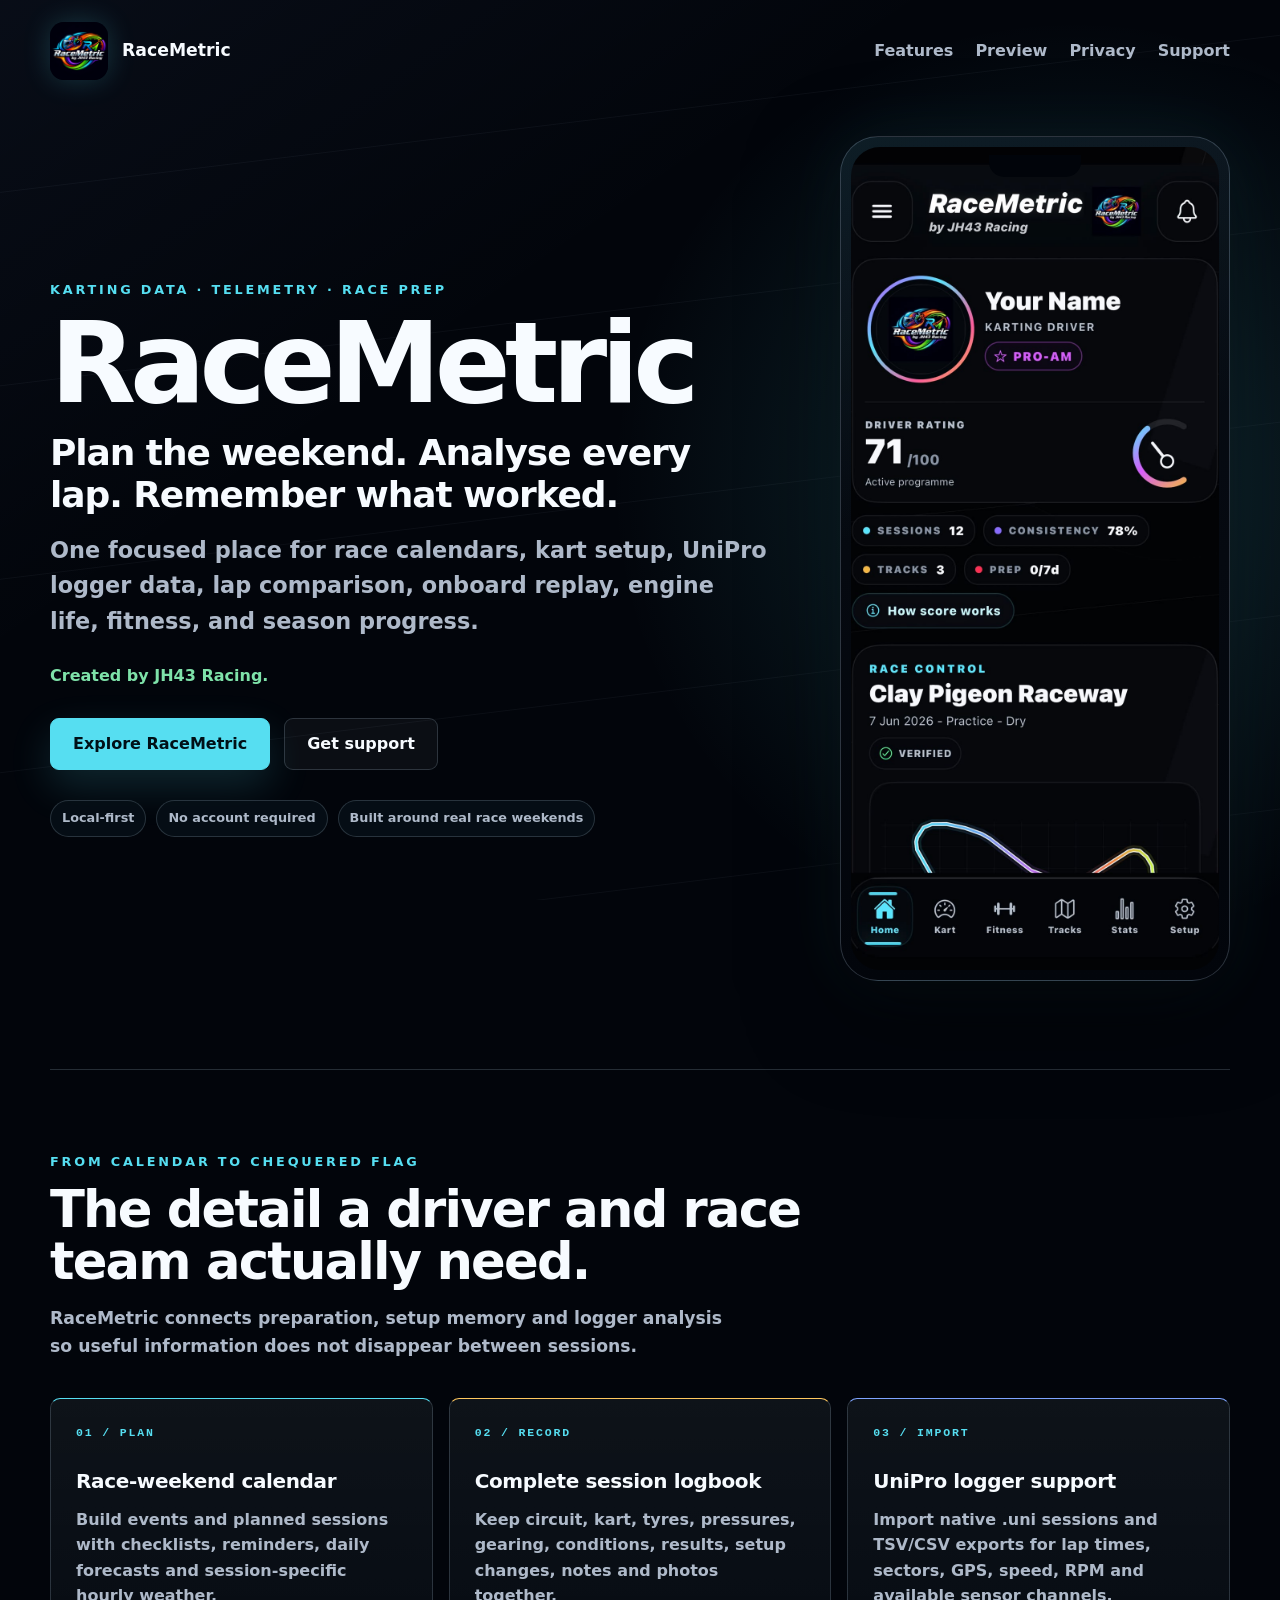
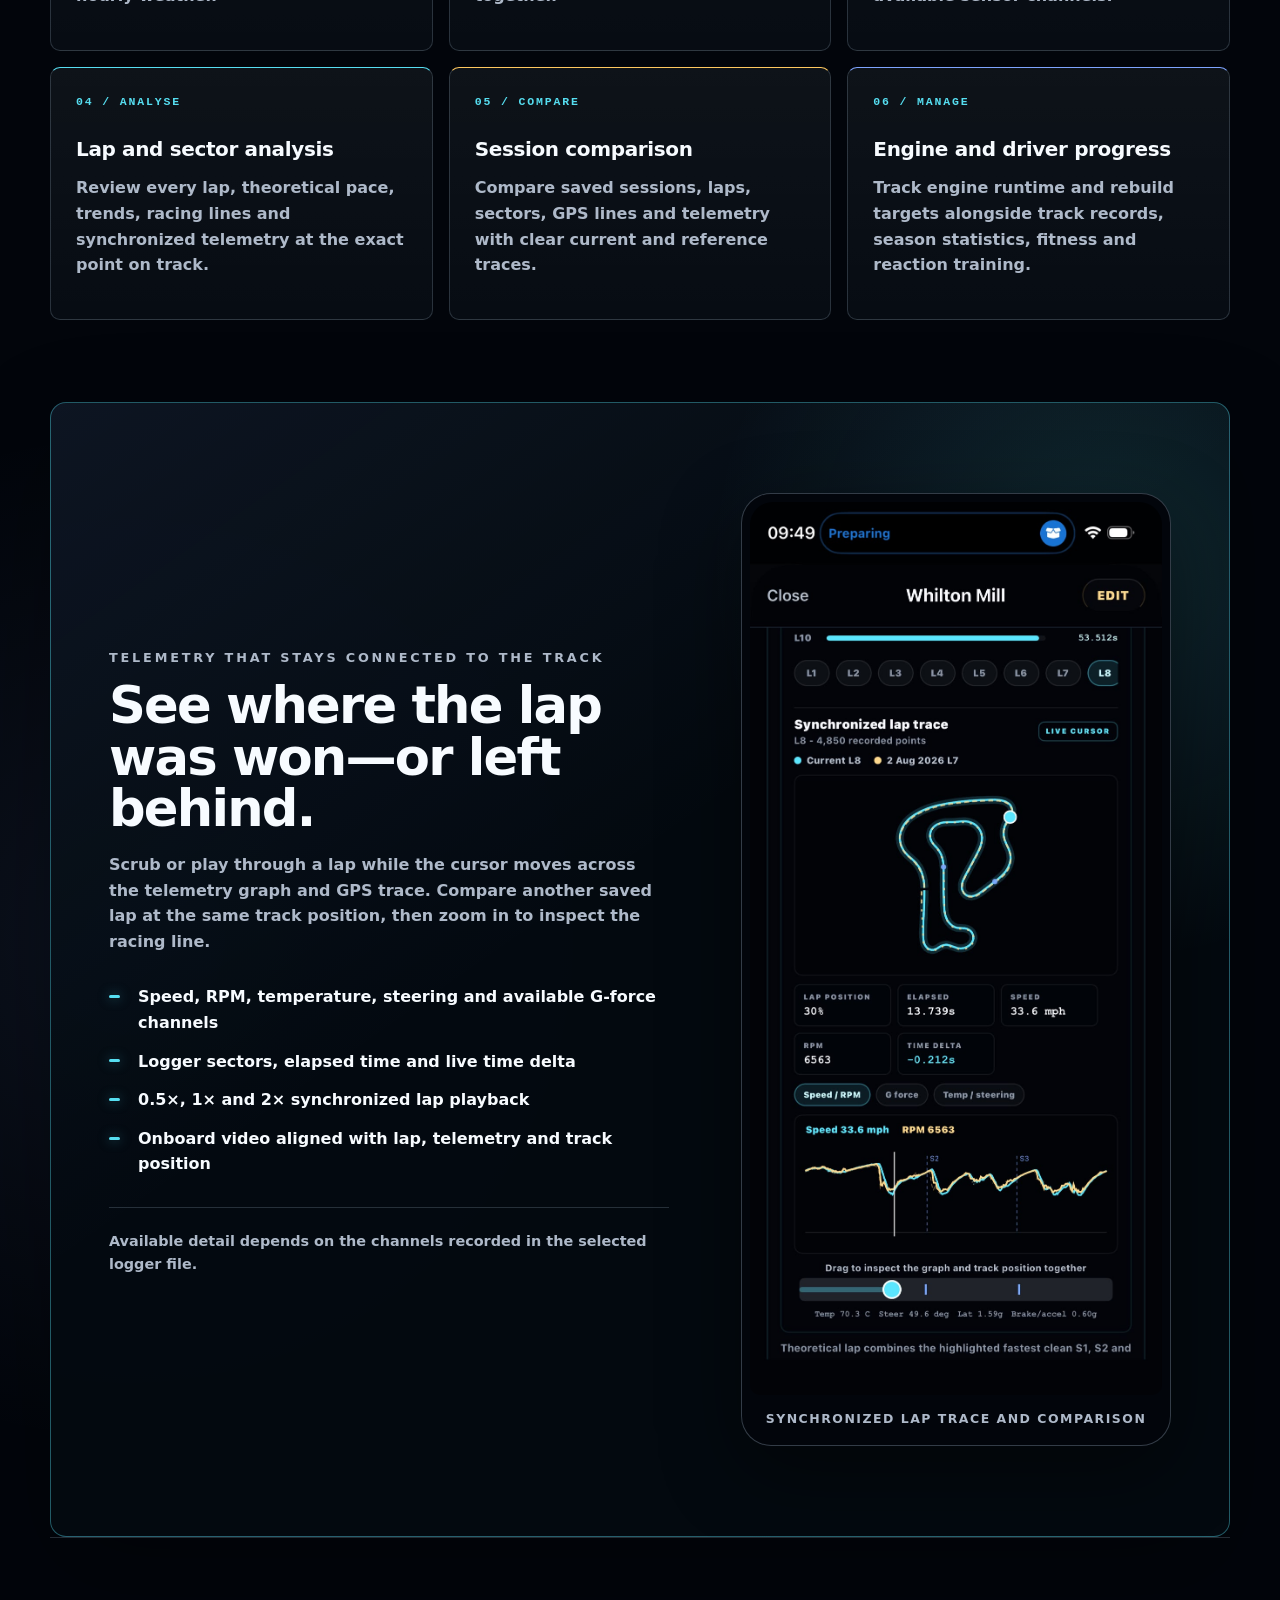
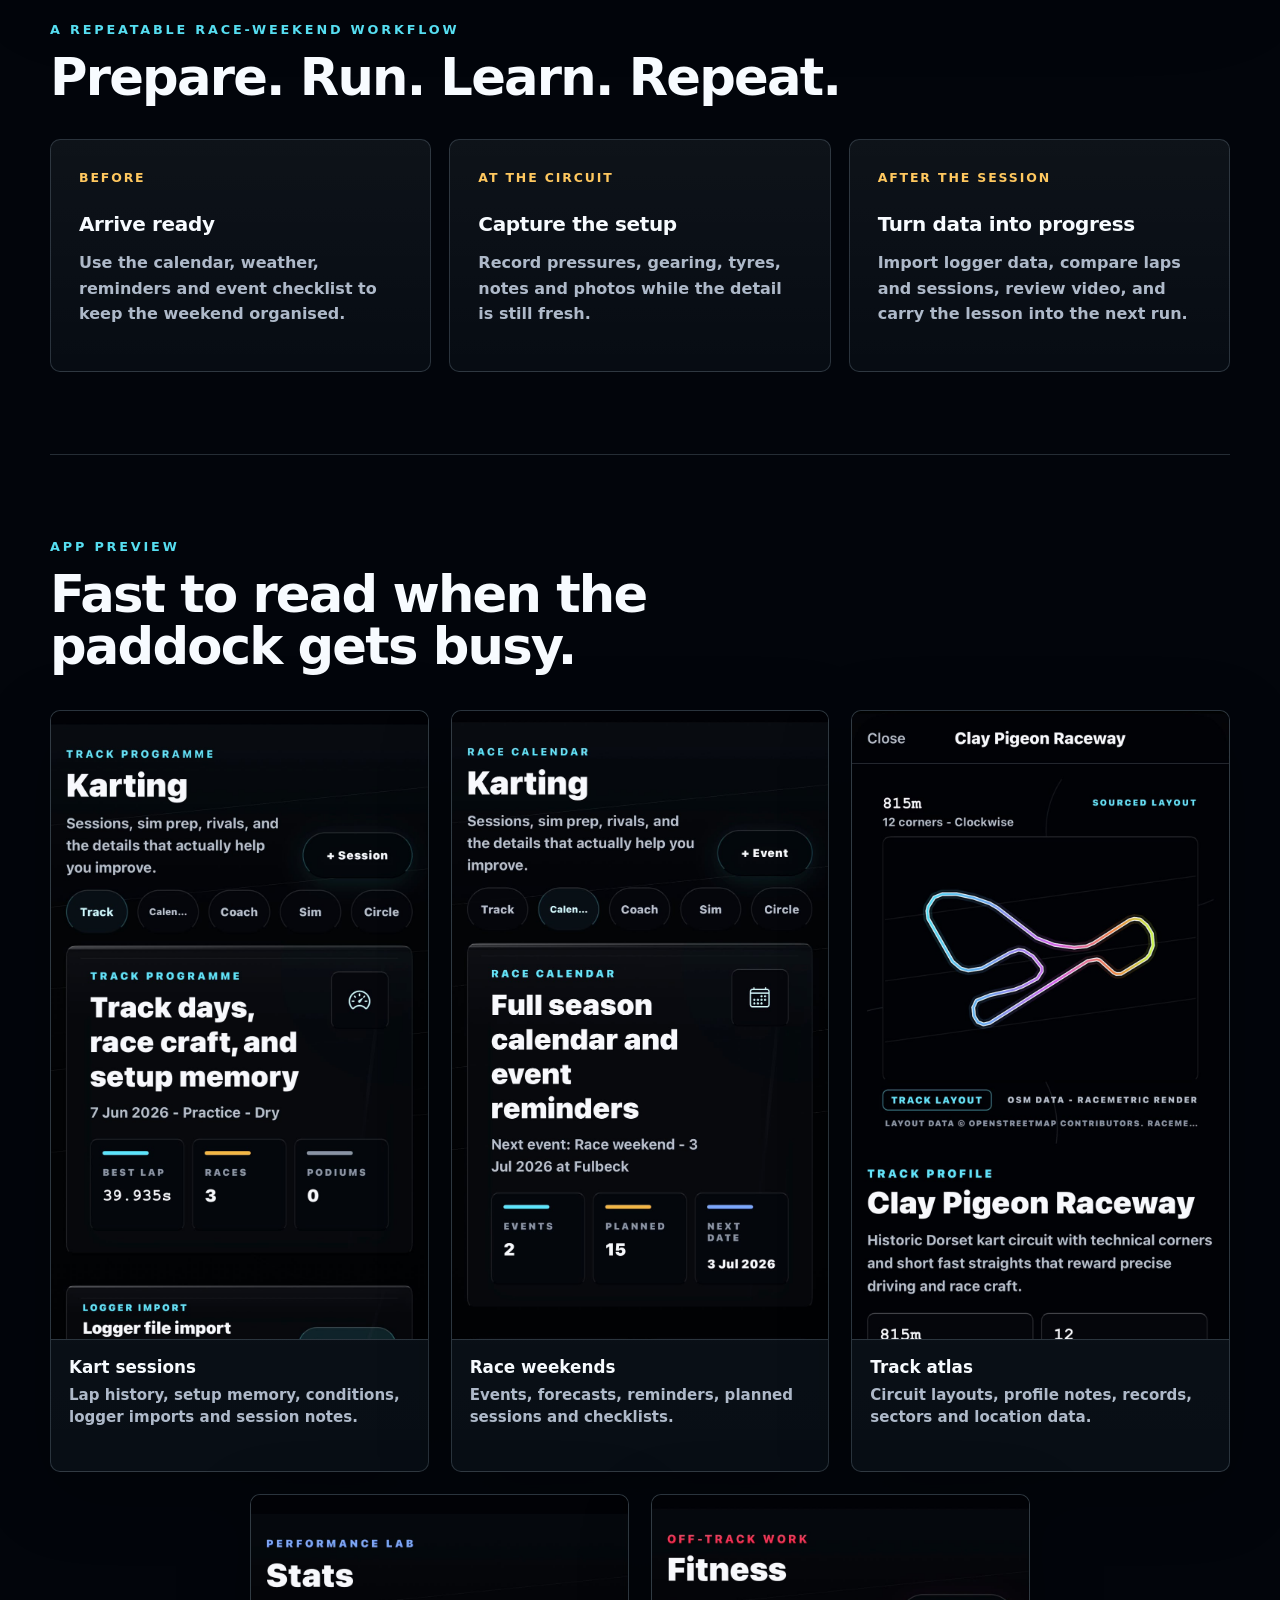
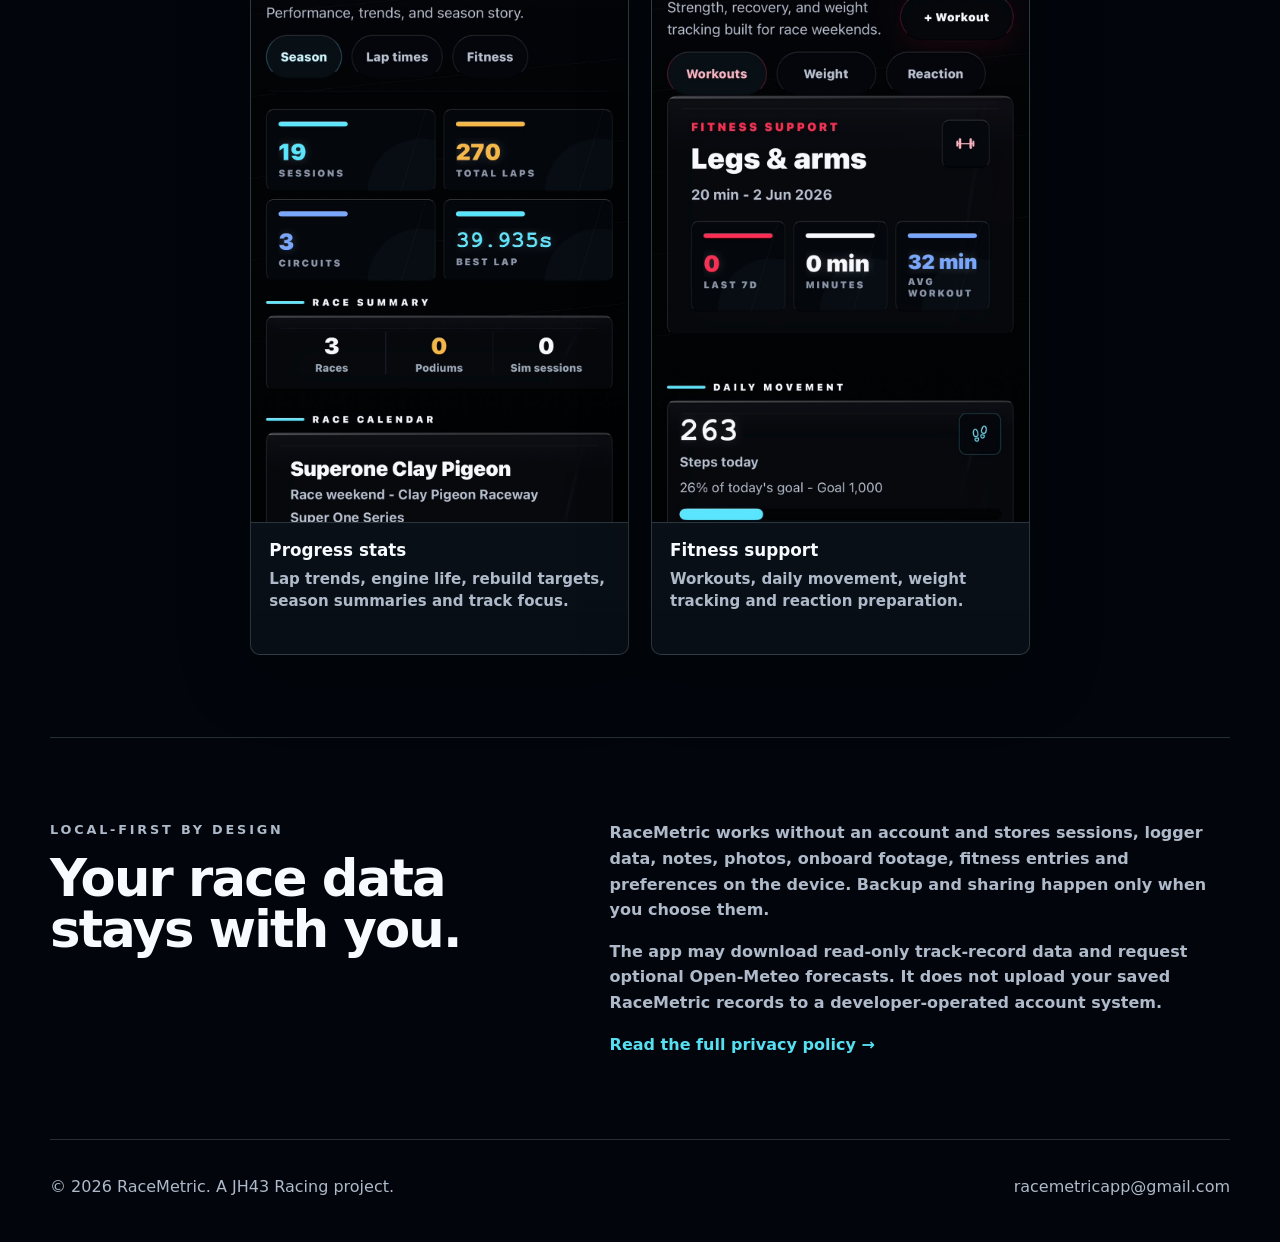
==== index.html @ 8fb219c3 "Refresh site for telemetry and race-weekend features" ====
<!doctype html>
<html lang="en">
  <head>
    <meta charset="utf-8" />
    <meta name="viewport" content="width=device-width, initial-scale=1" />
    <meta name="theme-color" content="#02050b" />
    <meta
      name="description"
      content="RaceMetric is a local-first karting app for race-weekend planning, UniPro logger imports, lap and sector analysis, telemetry comparison, onboard video, setup notes, engine life, fitness, and driver progress."
    />
    <link rel="canonical" href="https://racemetric.co.uk/" />
    <meta property="og:type" content="website" />
    <meta property="og:site_name" content="RaceMetric" />
    <meta property="og:title" content="RaceMetric | Karting data, telemetry and race prep" />
    <meta
      property="og:description"
      content="Plan the weekend, analyse every lap, and remember the setup that worked."
    />
    <meta property="og:url" content="https://racemetric.co.uk/" />
    <meta property="og:image" content="https://racemetric.co.uk/assets/racemetric-icon.png" />
    <title>RaceMetric | Karting data, telemetry and race prep</title>
    <link rel="stylesheet" href="styles.css" />
    <link rel="icon" href="assets/racemetric-icon.png" />
  </head>
  <body>
    <a class="skip-link" href="#main-content">Skip to content</a>

    <header class="site-header">
      <a class="brand" href="index.html" aria-label="RaceMetric home">
        <img src="assets/racemetric-icon.png" alt="" />
        <span>RaceMetric</span>
      </a>
      <nav aria-label="Main navigation">
        <a href="#features">Features</a>
        <a href="#app-preview">Preview</a>
        <a href="privacy.html">Privacy</a>
        <a href="support.html">Support</a>
      </nav>
    </header>

    <main id="main-content">
      <section class="hero">
        <div class="hero-copy">
          <p class="eyebrow">Karting data · telemetry · race prep</p>
          <h1>RaceMetric</h1>
          <p class="hero-statement">Plan the weekend. Analyse every lap. Remember what worked.</p>
          <p class="lead">
            One focused place for race calendars, kart setup, UniPro logger data,
            lap comparison, onboard replay, engine life, fitness, and season progress.
          </p>
          <p class="maker">Created by JH43 Racing.</p>
          <div class="actions">
            <a class="button primary" href="#features">Explore RaceMetric</a>
            <a class="button secondary" href="support.html">Get support</a>
          </div>
          <div class="hero-proof" aria-label="RaceMetric highlights">
            <span>Local-first</span>
            <span>No account required</span>
            <span>Built around real race weekends</span>
          </div>
        </div>
        <figure class="hero-phone" aria-label="RaceMetric app preview">
          <img
            src="assets/screenshots/home-dashboard.png"
            alt="RaceMetric home dashboard showing driver rating, preparation status, and latest session"
          />
        </figure>
      </section>

      <section class="content-band" id="features">
        <div class="section-heading">
          <p class="eyebrow">From calendar to chequered flag</p>
          <h2>The detail a driver and race team actually need.</h2>
          <p class="section-intro">
            RaceMetric connects preparation, setup memory and logger analysis so useful information
            does not disappear between sessions.
          </p>
        </div>
        <div class="feature-grid">
          <article>
            <p class="feature-number">01 / PLAN</p>
            <h3>Race-weekend calendar</h3>
            <p>Build events and planned sessions with checklists, reminders, daily forecasts and session-specific hourly weather.</p>
          </article>
          <article>
            <p class="feature-number">02 / RECORD</p>
            <h3>Complete session logbook</h3>
            <p>Keep circuit, kart, tyres, pressures, gearing, conditions, results, setup changes, notes and photos together.</p>
          </article>
          <article>
            <p class="feature-number">03 / IMPORT</p>
            <h3>UniPro logger support</h3>
            <p>Import native .uni sessions and TSV/CSV exports for lap times, sectors, GPS, speed, RPM and available sensor channels.</p>
          </article>
          <article>
            <p class="feature-number">04 / ANALYSE</p>
            <h3>Lap and sector analysis</h3>
            <p>Review every lap, theoretical pace, trends, racing lines and synchronized telemetry at the exact point on track.</p>
          </article>
          <article>
            <p class="feature-number">05 / COMPARE</p>
            <h3>Session comparison</h3>
            <p>Compare saved sessions, laps, sectors, GPS lines and telemetry with clear current and reference traces.</p>
          </article>
          <article>
            <p class="feature-number">06 / MANAGE</p>
            <h3>Engine and driver progress</h3>
            <p>Track engine runtime and rebuild targets alongside track records, season statistics, fitness and reaction training.</p>
          </article>
        </div>
      </section>

      <section class="analysis-band" aria-labelledby="analysis-title">
        <div class="analysis-copy">
          <p class="eyebrow">Telemetry that stays connected to the track</p>
          <h2 id="analysis-title">See where the lap was won—or left behind.</h2>
          <p>
            Scrub or play through a lap while the cursor moves across the telemetry graph and GPS trace.
            Compare another saved lap at the same track position, then zoom in to inspect the racing line.
          </p>
          <ul class="check-list">
            <li>Speed, RPM, temperature, steering and available G-force channels</li>
            <li>Logger sectors, elapsed time and live time delta</li>
            <li>0.5×, 1× and 2× synchronized lap playback</li>
            <li>Onboard video aligned with lap, telemetry and track position</li>
          </ul>
          <p class="availability-note">Available detail depends on the channels recorded in the selected logger file.</p>
        </div>
        <figure class="analysis-screen">
          <img
            src="assets/screenshots/session-telemetry.png"
            alt="RaceMetric synchronized lap comparison showing GPS racing lines, live track cursors, speed, RPM and time delta"
            loading="lazy"
          />
          <figcaption>Synchronized lap trace and comparison</figcaption>
        </figure>
      </section>

      <section class="workflow-band" aria-labelledby="workflow-title">
        <div class="section-heading">
          <p class="eyebrow">A repeatable race-weekend workflow</p>
          <h2 id="workflow-title">Prepare. Run. Learn. Repeat.</h2>
        </div>
        <div class="workflow-grid">
          <article>
            <span>Before</span>
            <h3>Arrive ready</h3>
            <p>Use the calendar, weather, reminders and event checklist to keep the weekend organised.</p>
          </article>
          <article>
            <span>At the circuit</span>
            <h3>Capture the setup</h3>
            <p>Record pressures, gearing, tyres, notes and photos while the detail is still fresh.</p>
          </article>
          <article>
            <span>After the session</span>
            <h3>Turn data into progress</h3>
            <p>Import logger data, compare laps and sessions, review video, and carry the lesson into the next run.</p>
          </article>
        </div>
      </section>

      <section class="screens-band" id="app-preview" aria-labelledby="screens-title">
        <div class="section-heading">
          <p class="eyebrow">App preview</p>
          <h2 id="screens-title">Fast to read when the paddock gets busy.</h2>
        </div>
        <div class="screen-gallery">
          <figure class="screen-card">
            <img
              src="assets/screenshots/karting-track-programme.png"
              alt="Karting session dashboard with best lap, race count, podiums, and logger import"
              loading="lazy"
            />
            <figcaption>
              <b>Kart sessions</b>
              <span>Lap history, setup memory, conditions, logger imports and session notes.</span>
            </figcaption>
          </figure>
          <figure class="screen-card">
            <img
              src="assets/screenshots/race-calendar.png"
              alt="Race calendar dashboard with event reminders, weather and planned sessions"
              loading="lazy"
            />
            <figcaption>
              <b>Race weekends</b>
              <span>Events, forecasts, reminders, planned sessions and checklists.</span>
            </figcaption>
          </figure>
          <figure class="screen-card">
            <img
              src="assets/screenshots/track-profile-clay-pigeon.png"
              alt="Circuit profile with sourced track layout and track notes"
              loading="lazy"
            />
            <figcaption>
              <b>Track atlas</b>
              <span>Circuit layouts, profile notes, records, sectors and location data.</span>
            </figcaption>
          </figure>
          <figure class="screen-card">
            <img
              src="assets/screenshots/stats-lap-times.png"
              alt="Lap time statistics screen with trend chart and recent sessions"
              loading="lazy"
            />
            <figcaption>
              <b>Progress stats</b>
              <span>Lap trends, engine life, rebuild targets, season summaries and track focus.</span>
            </figcaption>
          </figure>
          <figure class="screen-card">
            <img
              src="assets/screenshots/fitness-workouts.png"
              alt="Fitness dashboard with workout summary, daily movement, and training log"
              loading="lazy"
            />
            <figcaption>
              <b>Fitness support</b>
              <span>Workouts, daily movement, weight tracking and reaction preparation.</span>
            </figcaption>
          </figure>
        </div>
      </section>

      <section class="plain-section local-first">
        <div>
          <p class="eyebrow">Local-first by design</p>
          <h2>Your race data stays with you.</h2>
        </div>
        <div>
          <p>
            RaceMetric works without an account and stores sessions, logger data, notes, photos,
            onboard footage, fitness entries and preferences on the device. Backup and sharing happen only when you choose them.
          </p>
          <p>
            The app may download read-only track-record data and request optional Open-Meteo forecasts.
            It does not upload your saved RaceMetric records to a developer-operated account system.
          </p>
          <a class="text-link" href="privacy.html">Read the full privacy policy →</a>
        </div>
      </section>
    </main>

    <footer class="site-footer">
      <span>&copy; 2026 RaceMetric. A JH43 Racing project.</span>
      <span><a href="mailto:racemetricapp@gmail.com">racemetricapp@gmail.com</a></span>
    </footer>
  </body>
</html>
---- styles.css ----
:root {
  color-scheme: dark;
  --bg: #02050b;
  --panel: #071018;
  --panel-2: #0b1420;
  --line: rgba(180, 202, 225, 0.2);
  --line-strong: rgba(86, 222, 241, 0.38);
  --text: #f7fbff;
  --muted: #aeb9c9;
  --cyan: #56def1;
  --blue: #7ea4ff;
  --amber: #ffc85f;
  --green: #7ee2a9;
  --page: min(1180px, calc(100% - 40px));
}

* {
  box-sizing: border-box;
}

html {
  scroll-behavior: smooth;
}

body {
  margin: 0;
  min-height: 100vh;
  background:
    radial-gradient(circle at 84% 8%, rgba(86, 222, 241, 0.16), transparent 29rem),
    radial-gradient(circle at 10% 42%, rgba(126, 164, 255, 0.08), transparent 32rem),
    linear-gradient(145deg, rgba(126, 164, 255, 0.05), transparent 34rem),
    var(--bg);
  color: var(--text);
  font-family: Inter, ui-sans-serif, system-ui, -apple-system, BlinkMacSystemFont, "Segoe UI", sans-serif;
  line-height: 1.6;
}

body::before {
  position: fixed;
  inset: 0;
  z-index: -1;
  background: repeating-linear-gradient(
    173deg,
    transparent 0,
    transparent 190px,
    rgba(174, 185, 201, 0.055) 191px,
    transparent 192px
  );
  content: "";
  pointer-events: none;
}

a {
  color: inherit;
}

img {
  max-width: 100%;
}

.skip-link {
  position: fixed;
  top: 12px;
  left: 12px;
  z-index: 20;
  padding: 10px 14px;
  border-radius: 6px;
  background: var(--cyan);
  color: #001017;
  font-weight: 900;
  text-decoration: none;
  transform: translateY(-160%);
}

.skip-link:focus {
  transform: translateY(0);
}

.site-header,
.site-footer {
  width: var(--page);
  margin: 0 auto;
  display: flex;
  align-items: center;
  justify-content: space-between;
  gap: 20px;
}

.site-header {
  padding: 22px 0;
}

.site-footer {
  padding: 34px 0 42px;
  color: var(--muted);
  border-top: 1px solid var(--line);
}

.brand {
  display: inline-flex;
  align-items: center;
  gap: 14px;
  text-decoration: none;
  font-size: 1.08rem;
  font-weight: 900;
}

.brand img {
  width: 58px;
  height: 58px;
  border-radius: 14px;
  box-shadow: 0 0 28px rgba(86, 222, 241, 0.2);
}

nav {
  display: flex;
  align-items: center;
  gap: 22px;
  color: var(--muted);
  font-weight: 800;
}

nav a,
.site-footer a {
  text-decoration: none;
}

nav a:hover,
.site-footer a:hover,
.text-link:hover {
  color: var(--cyan);
}

a:focus-visible,
button:focus-visible {
  outline: 3px solid var(--amber);
  outline-offset: 4px;
}

.hero {
  width: var(--page);
  min-height: calc(100vh - 124px);
  margin: 0 auto;
  display: grid;
  grid-template-columns: minmax(0, 1fr) minmax(320px, 390px);
  gap: 64px;
  align-items: center;
  padding: 34px 0 88px;
}

.hero-copy {
  max-width: 730px;
}

.eyebrow {
  margin: 0 0 12px;
  color: var(--cyan);
  font-size: 0.8rem;
  font-weight: 900;
  letter-spacing: 0.22em;
  text-transform: uppercase;
}

h1,
h2,
h3,
p {
  margin-top: 0;
}

h1 {
  margin-bottom: 18px;
  font-size: clamp(4rem, 9vw, 7rem);
  line-height: 0.9;
  letter-spacing: -0.055em;
}

h2 {
  margin-bottom: 18px;
  font-size: clamp(2rem, 4vw, 3.4rem);
  line-height: 1;
  letter-spacing: -0.035em;
}

h3 {
  margin-bottom: 10px;
  font-size: 1.25rem;
  letter-spacing: -0.018em;
}

.hero-statement {
  max-width: 700px;
  margin-bottom: 16px;
  color: var(--text);
  font-size: clamp(1.5rem, 3vw, 2.25rem);
  font-weight: 900;
  line-height: 1.18;
  letter-spacing: -0.03em;
}

.lead,
.section-intro {
  color: var(--muted);
  font-weight: 700;
}

.lead {
  max-width: 720px;
  font-size: clamp(1.1rem, 2vw, 1.4rem);
}

.section-intro {
  max-width: 700px;
  font-size: 1.08rem;
}

.maker {
  color: var(--green);
  font-weight: 900;
}

.actions {
  display: flex;
  flex-wrap: wrap;
  gap: 14px;
  margin-top: 30px;
}

.button {
  display: inline-flex;
  align-items: center;
  justify-content: center;
  min-height: 52px;
  padding: 0 22px;
  border: 1px solid var(--line);
  border-radius: 9px;
  font-weight: 900;
  text-decoration: none;
  transition: transform 150ms ease, border-color 150ms ease, background 150ms ease;
}

.button:hover {
  transform: translateY(-2px);
}

.button.primary {
  border-color: var(--cyan);
  background: var(--cyan);
  color: #001017;
  box-shadow: 0 16px 42px rgba(86, 222, 241, 0.16);
}

.button.secondary {
  background: rgba(255, 255, 255, 0.04);
  color: var(--text);
}

.hero-proof {
  display: flex;
  flex-wrap: wrap;
  gap: 10px;
  margin-top: 30px;
}

.hero-proof span {
  padding: 7px 11px;
  border: 1px solid var(--line);
  border-radius: 999px;
  background: rgba(7, 16, 24, 0.82);
  color: var(--muted);
  font-size: 0.8rem;
  font-weight: 850;
}

.hero-phone {
  position: relative;
  width: 100%;
  margin: 0;
  aspect-ratio: 9 / 19.5;
  overflow: hidden;
  border: 1px solid rgba(180, 202, 225, 0.24);
  border-radius: 38px;
  background:
    linear-gradient(160deg, rgba(86, 222, 241, 0.08), transparent 42%),
    linear-gradient(180deg, #080d15, #02050b);
  padding: 10px;
  box-shadow: 0 30px 90px rgba(0, 0, 0, 0.5), 0 0 70px rgba(86, 222, 241, 0.08);
}

.hero-phone::before {
  position: absolute;
  top: 18px;
  left: 50%;
  z-index: 2;
  width: 92px;
  height: 22px;
  border-radius: 0 0 15px 15px;
  background: #01040a;
  content: "";
  transform: translateX(-50%);
}

.hero-phone img {
  width: 100%;
  height: 100%;
  display: block;
  border-radius: 29px;
  object-fit: cover;
  object-position: top center;
}

.content-band,
.analysis-band,
.workflow-band,
.plain-section,
.policy-page,
.screens-band {
  width: var(--page);
  margin: 0 auto;
}

.content-band,
.workflow-band,
.screens-band {
  padding: 82px 0;
  border-top: 1px solid var(--line);
}

.section-heading {
  max-width: 820px;
}

.feature-grid {
  display: grid;
  grid-template-columns: repeat(3, minmax(0, 1fr));
  gap: 16px;
  margin-top: 38px;
}

.feature-grid article,
.workflow-grid article {
  border: 1px solid var(--line);
  border-radius: 10px;
  background:
    linear-gradient(180deg, rgba(255, 255, 255, 0.045), rgba(255, 255, 255, 0.014)),
    rgba(4, 10, 17, 0.86);
}

.feature-grid article {
  min-height: 240px;
  padding: 25px;
}

.feature-grid article:nth-child(3n + 1) {
  border-top-color: var(--cyan);
}

.feature-grid article:nth-child(3n + 2) {
  border-top-color: var(--amber);
}

.feature-grid article:nth-child(3n) {
  border-top-color: var(--blue);
}

.feature-number {
  margin-bottom: 22px;
  color: var(--cyan);
  font-family: ui-monospace, SFMono-Regular, Menlo, Consolas, monospace;
  font-size: 0.72rem;
  font-weight: 900;
  letter-spacing: 0.16em;
}

.feature-grid p:not(.feature-number),
.plain-section p,
.text-section p,
.text-section li,
.workflow-grid p,
.analysis-copy > p {
  color: var(--muted);
  font-weight: 650;
}

.analysis-band {
  display: grid;
  grid-template-columns: minmax(0, 1fr) minmax(320px, 430px);
  gap: 72px;
  align-items: center;
  padding: 90px 58px;
  border: 1px solid var(--line-strong);
  border-radius: 16px;
  background:
    radial-gradient(circle at 90% 14%, rgba(86, 222, 241, 0.14), transparent 25rem),
    linear-gradient(145deg, rgba(126, 164, 255, 0.08), transparent 45%),
    rgba(4, 10, 17, 0.93);
  box-shadow: 0 35px 100px rgba(0, 0, 0, 0.3);
}

.analysis-copy h2 {
  max-width: 650px;
}

.check-list {
  display: grid;
  gap: 13px;
  margin: 30px 0;
  padding: 0;
  list-style: none;
}

.check-list li {
  position: relative;
  padding-left: 29px;
  color: var(--text);
  font-weight: 780;
}

.check-list li::before {
  position: absolute;
  top: 0.68em;
  left: 0;
  width: 11px;
  height: 3px;
  border-radius: 3px;
  background: var(--cyan);
  box-shadow: 0 0 12px rgba(86, 222, 241, 0.5);
  content: "";
}

.availability-note {
  padding-top: 22px;
  border-top: 1px solid var(--line);
  font-size: 0.9rem;
}

.analysis-screen {
  margin: 0;
  overflow: hidden;
  border: 1px solid rgba(180, 202, 225, 0.28);
  border-radius: 30px;
  background: #02050b;
  padding: 8px;
  box-shadow: 0 25px 80px rgba(0, 0, 0, 0.46);
}

.analysis-screen img {
  width: 100%;
  display: block;
  border-radius: 23px 23px 10px 10px;
}

.analysis-screen figcaption {
  padding: 14px 12px 8px;
  color: var(--muted);
  font-size: 0.78rem;
  font-weight: 850;
  letter-spacing: 0.12em;
  text-align: center;
  text-transform: uppercase;
}

.workflow-grid {
  display: grid;
  grid-template-columns: repeat(3, minmax(0, 1fr));
  gap: 18px;
  margin-top: 36px;
}

.workflow-grid article {
  padding: 28px;
}

.workflow-grid span {
  display: block;
  margin-bottom: 20px;
  color: var(--amber);
  font-size: 0.78rem;
  font-weight: 900;
  letter-spacing: 0.15em;
  text-transform: uppercase;
}

.screen-gallery {
  display: grid;
  grid-template-columns: repeat(6, minmax(0, 1fr));
  gap: 22px;
  margin-top: 38px;
}

.screen-card {
  grid-column: span 2;
  min-width: 0;
  margin: 0;
  overflow: hidden;
  border: 1px solid var(--line);
  border-radius: 10px;
  background:
    linear-gradient(180deg, rgba(255, 255, 255, 0.055), rgba(255, 255, 255, 0.018)),
    rgba(4, 10, 17, 0.9);
  box-shadow: 0 20px 70px rgba(0, 0, 0, 0.28);
}

.screen-card:nth-child(4) {
  grid-column: 2 / span 2;
}

.screen-card:nth-child(5) {
  grid-column: 4 / span 2;
}

.screen-card img {
  width: 100%;
  display: block;
  aspect-ratio: 9 / 15;
  object-fit: cover;
  object-position: top center;
}

.screen-card figcaption {
  min-height: 132px;
  padding: 18px;
  border-top: 1px solid var(--line);
}

.screen-card b,
.screen-card span {
  display: block;
}

.screen-card b {
  margin-bottom: 8px;
  color: var(--text);
  font-size: 1.05rem;
  line-height: 1.15;
}

.screen-card span {
  color: var(--muted);
  font-size: 0.94rem;
  font-weight: 650;
  line-height: 1.45;
}

.plain-section {
  display: grid;
  grid-template-columns: minmax(0, 0.9fr) minmax(0, 1.1fr);
  gap: 52px;
  align-items: start;
  padding: 82px 0;
  border-top: 1px solid var(--line);
}

.text-link {
  color: var(--cyan);
  font-weight: 900;
  text-decoration: none;
}

.policy-page {
  padding: 48px 0 78px;
}

.page-title {
  max-width: 850px;
  margin-bottom: 42px;
}

.policy-page h1 {
  font-size: clamp(3rem, 7vw, 5.8rem);
}

.text-section {
  max-width: 880px;
  padding: 30px 0;
  border-top: 1px solid var(--line);
}

.text-section h2 {
  font-size: clamp(1.8rem, 3vw, 2.5rem);
}

.text-section h3 {
  margin-top: 26px;
}

.text-section a {
  color: var(--cyan);
  font-weight: 900;
}

ul {
  padding-left: 1.3rem;
}

@media (max-width: 980px) {
  .hero,
  .analysis-band,
  .plain-section {
    grid-template-columns: 1fr;
  }

  .hero {
    min-height: auto;
    padding-top: 48px;
  }

  .hero-phone,
  .analysis-screen {
    width: min(410px, 100%);
    justify-self: center;
  }

  .analysis-band {
    gap: 42px;
    padding: 64px 44px;
  }

  .feature-grid {
    grid-template-columns: repeat(2, minmax(0, 1fr));
  }

  .screen-gallery {
    grid-template-columns: repeat(2, minmax(0, 1fr));
  }

  .screen-card,
  .screen-card:nth-child(4),
  .screen-card:nth-child(5) {
    grid-column: auto;
  }
}

@media (max-width: 760px) {
  .site-header {
    align-items: flex-start;
  }

  nav {
    flex-wrap: wrap;
    justify-content: flex-end;
    gap: 10px 16px;
  }

  .workflow-grid {
    grid-template-columns: 1fr;
  }
}

@media (max-width: 620px) {
  :root {
    --page: min(100% - 28px, 1120px);
  }

  .site-header,
  .site-footer,
  .actions {
    align-items: flex-start;
    flex-direction: column;
  }

  nav {
    width: 100%;
    justify-content: space-between;
    font-size: 0.9rem;
  }

  .hero {
    gap: 42px;
    padding-bottom: 64px;
  }

  h1 {
    font-size: clamp(3.6rem, 19vw, 5rem);
  }

  .hero-statement {
    font-size: 1.55rem;
  }

  .button {
    width: 100%;
  }

  .hero-proof {
    display: grid;
    align-items: start;
  }

  .hero-proof span {
    width: fit-content;
  }

  .content-band,
  .workflow-band,
  .screens-band,
  .plain-section {
    padding: 64px 0;
  }

  .analysis-band {
    width: 100%;
    padding: 62px 22px;
    border-right: 0;
    border-left: 0;
    border-radius: 0;
  }

  .feature-grid,
  .screen-gallery {
    grid-template-columns: 1fr;
  }

  .feature-grid article {
    min-height: 0;
  }

  .screen-card {
    max-width: 420px;
  }
}

@media (prefers-reduced-motion: reduce) {
  html {
    scroll-behavior: auto;
  }

  .button {
    transition: none;
  }
}
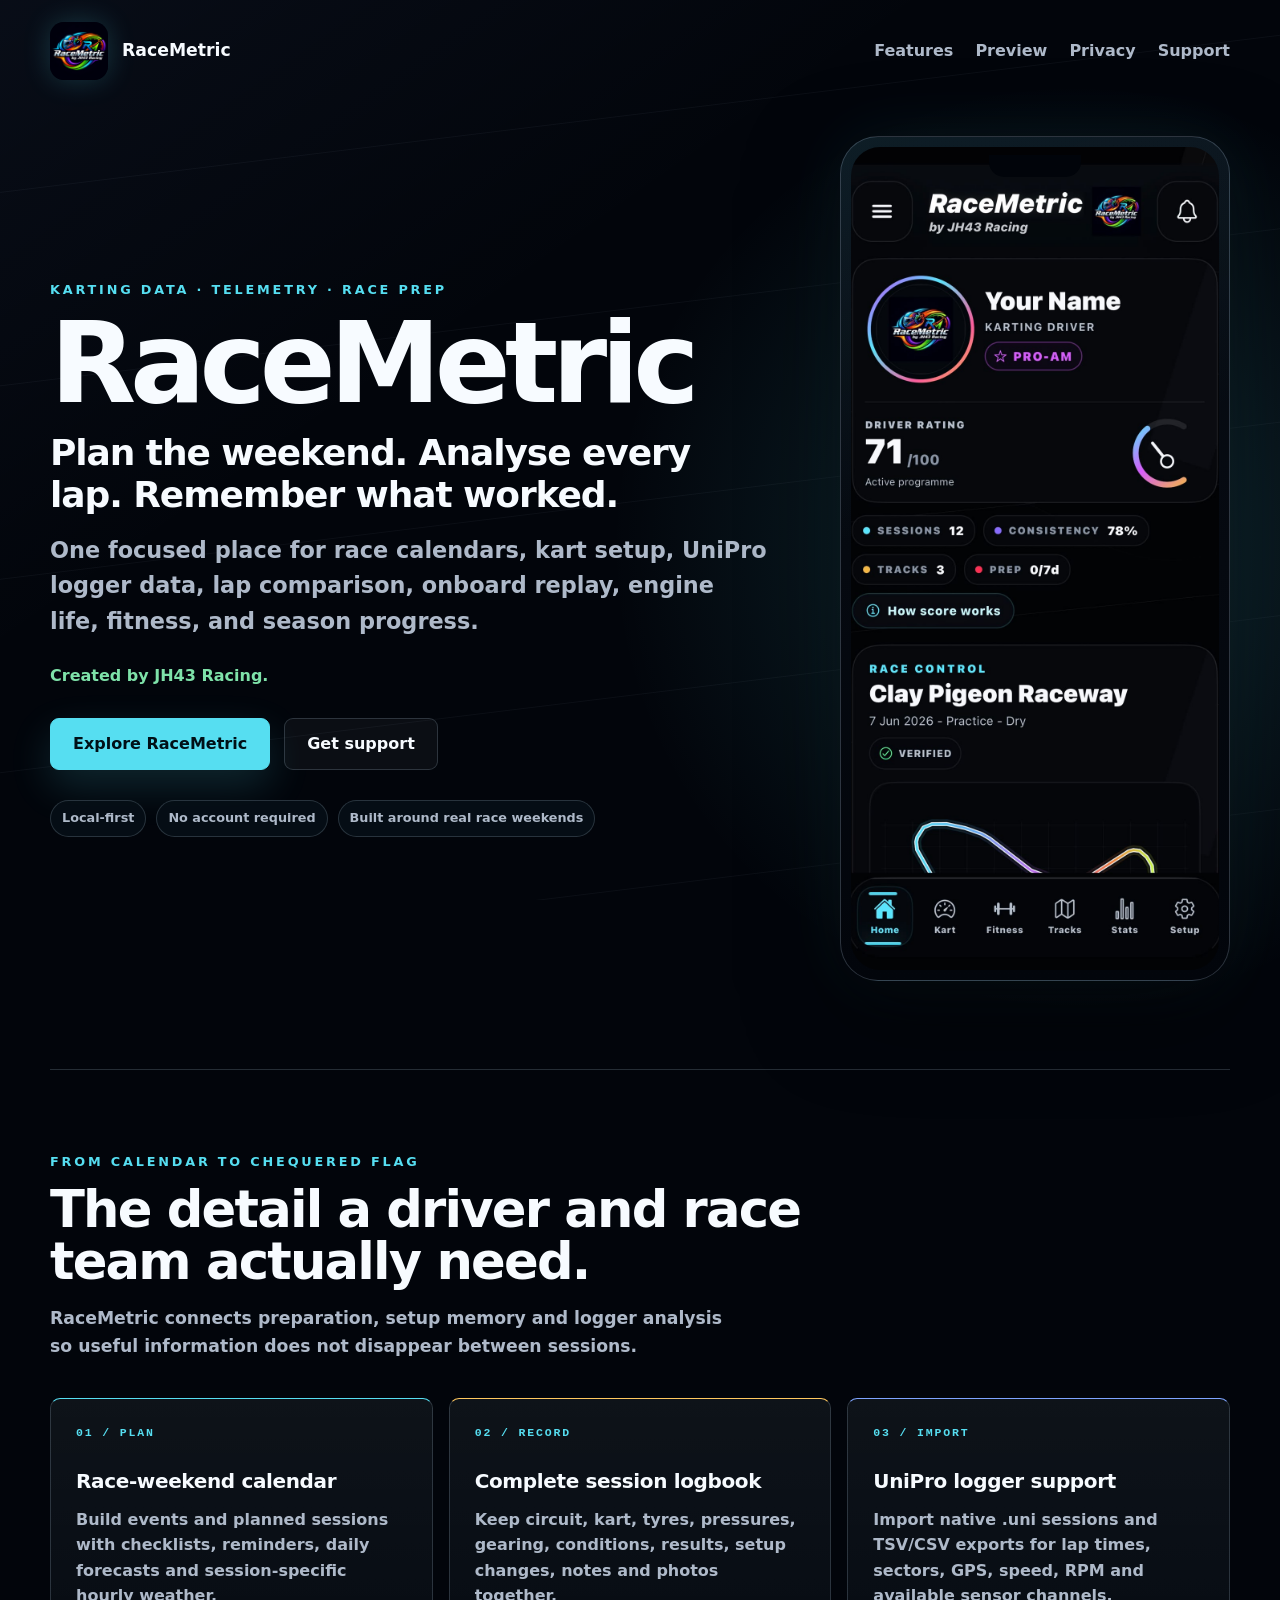
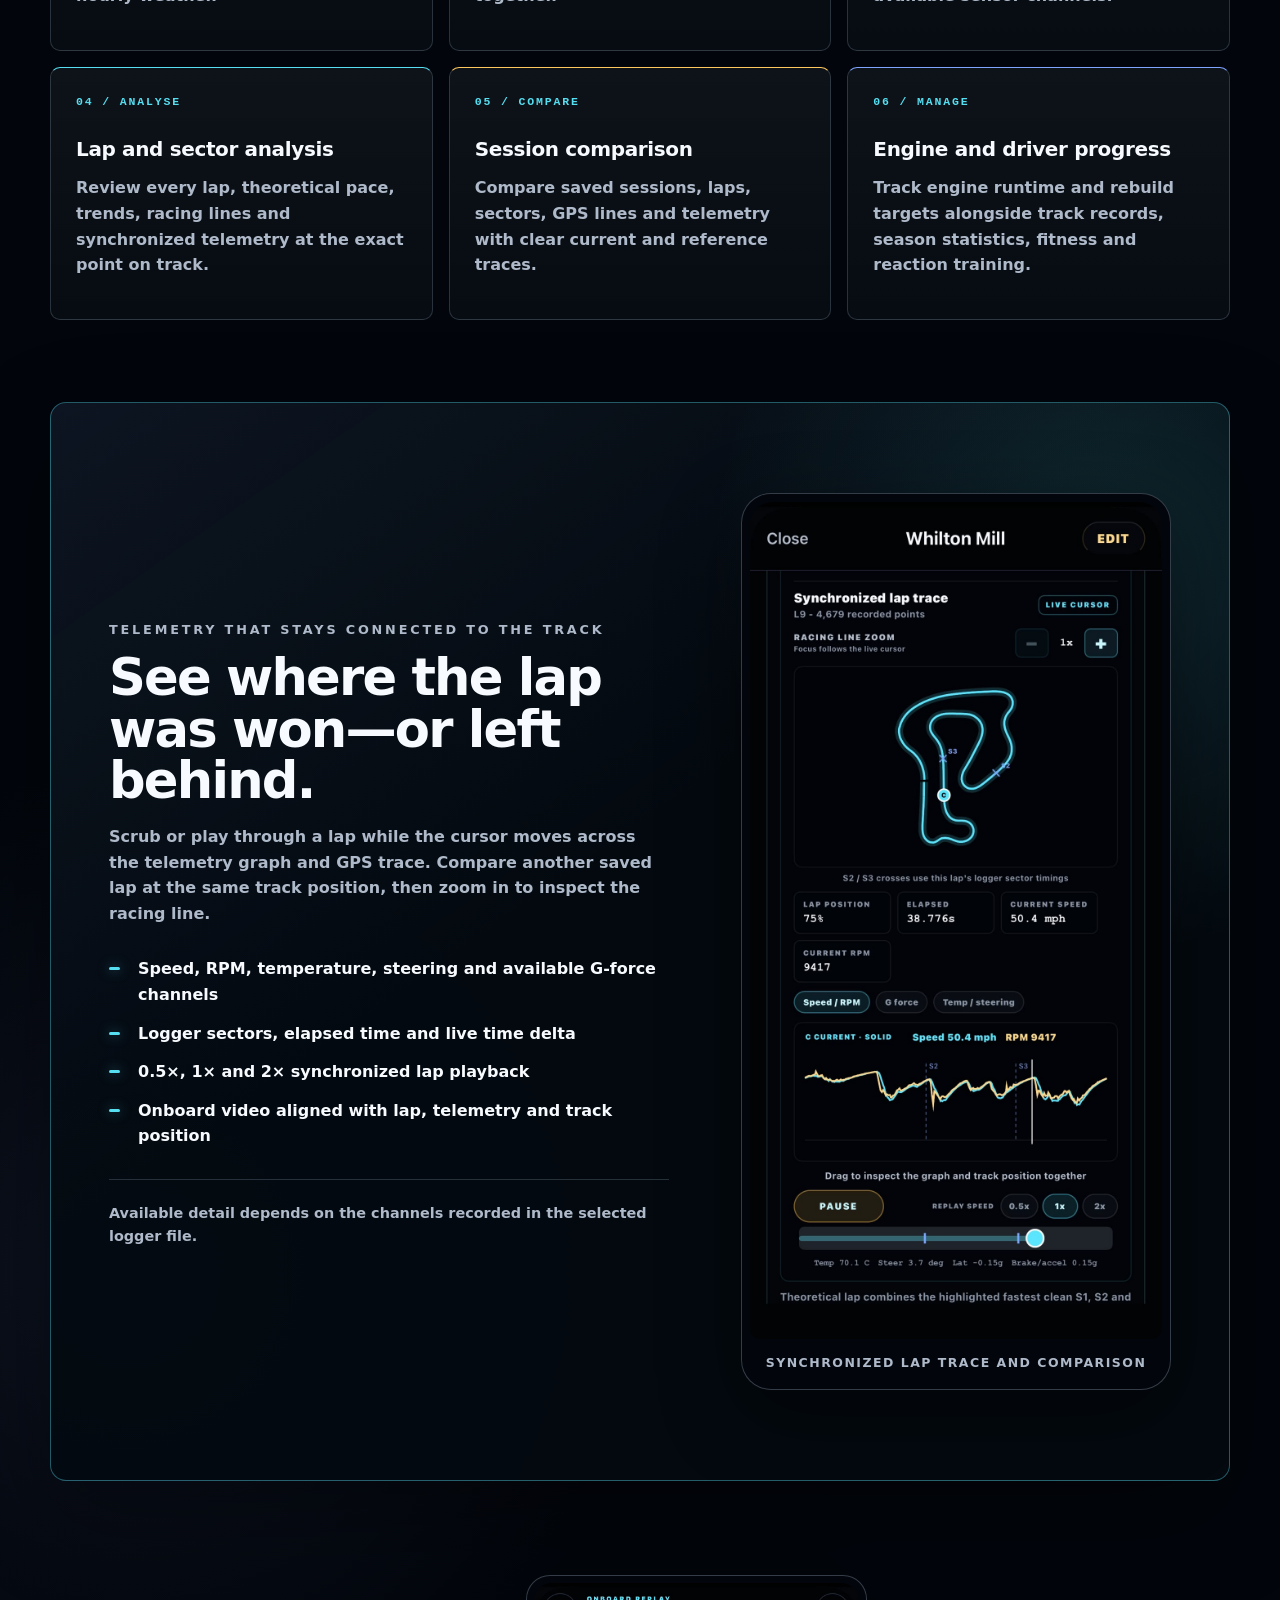
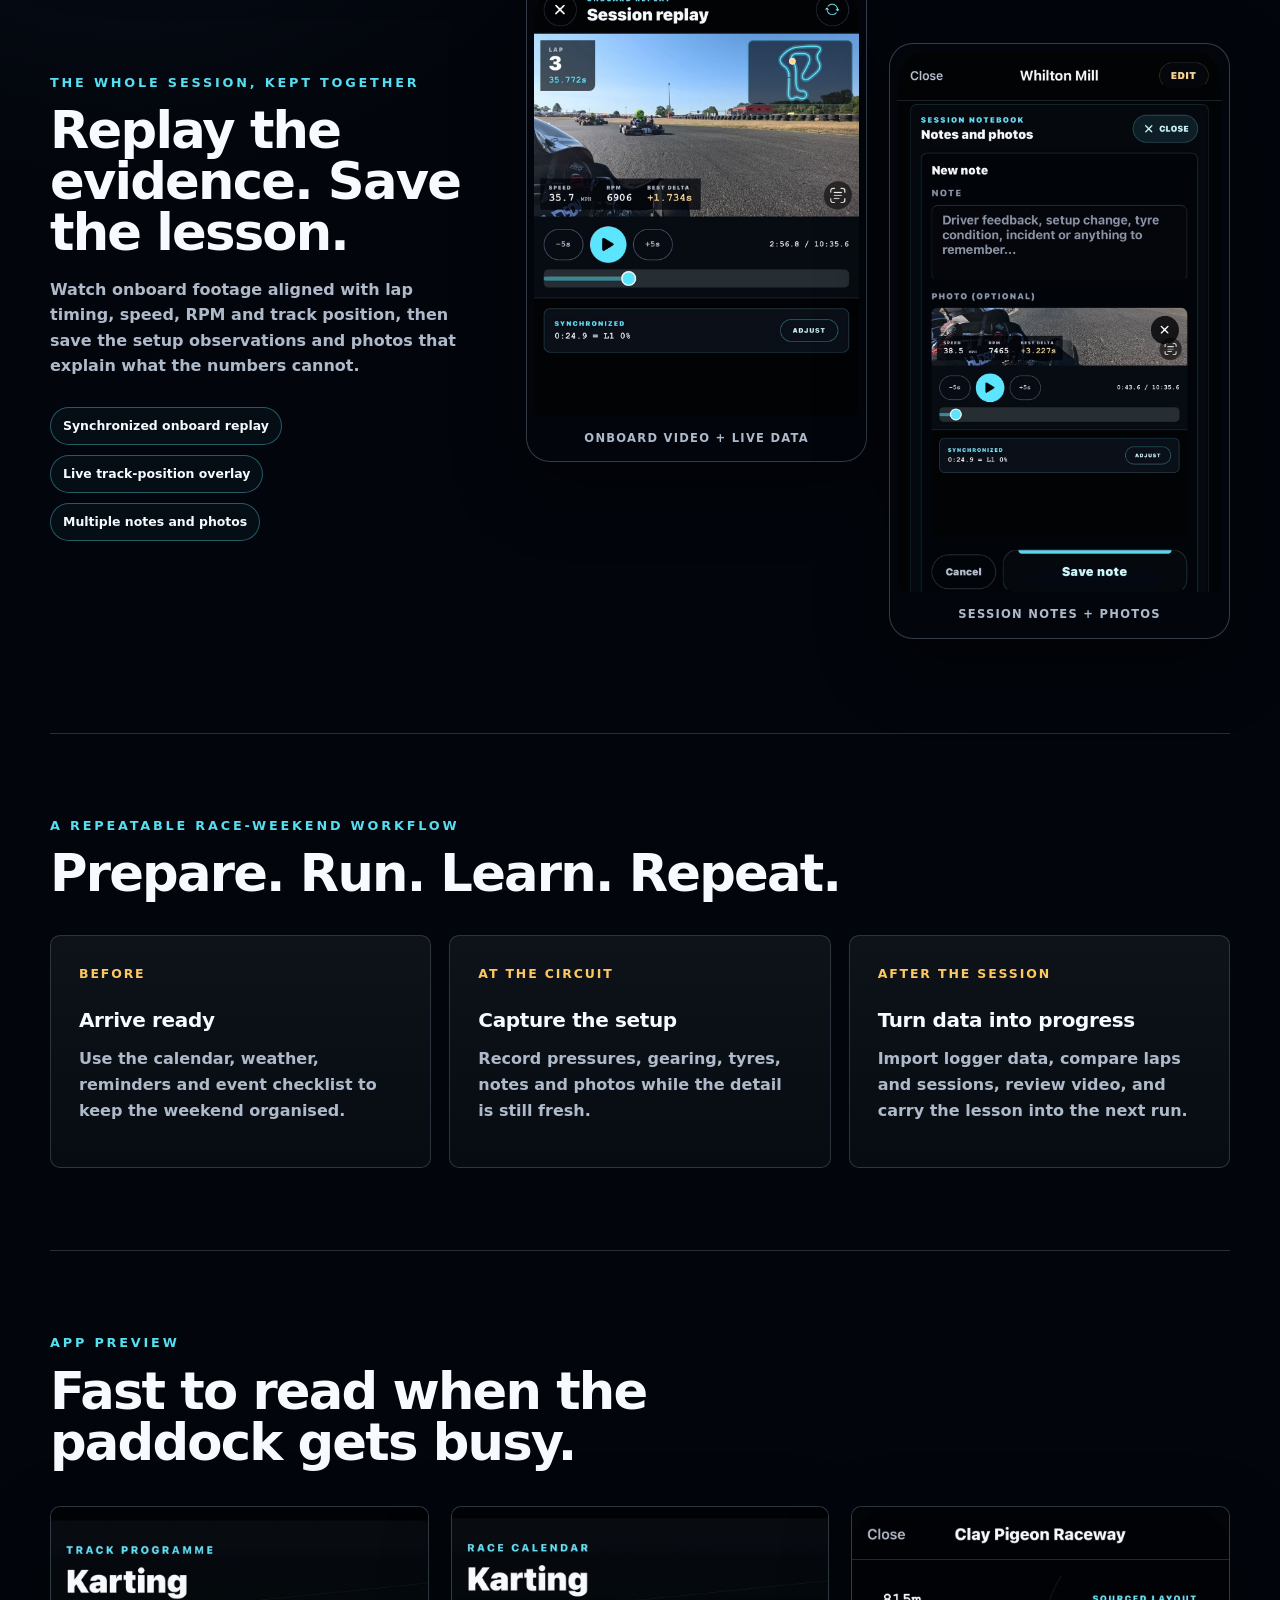
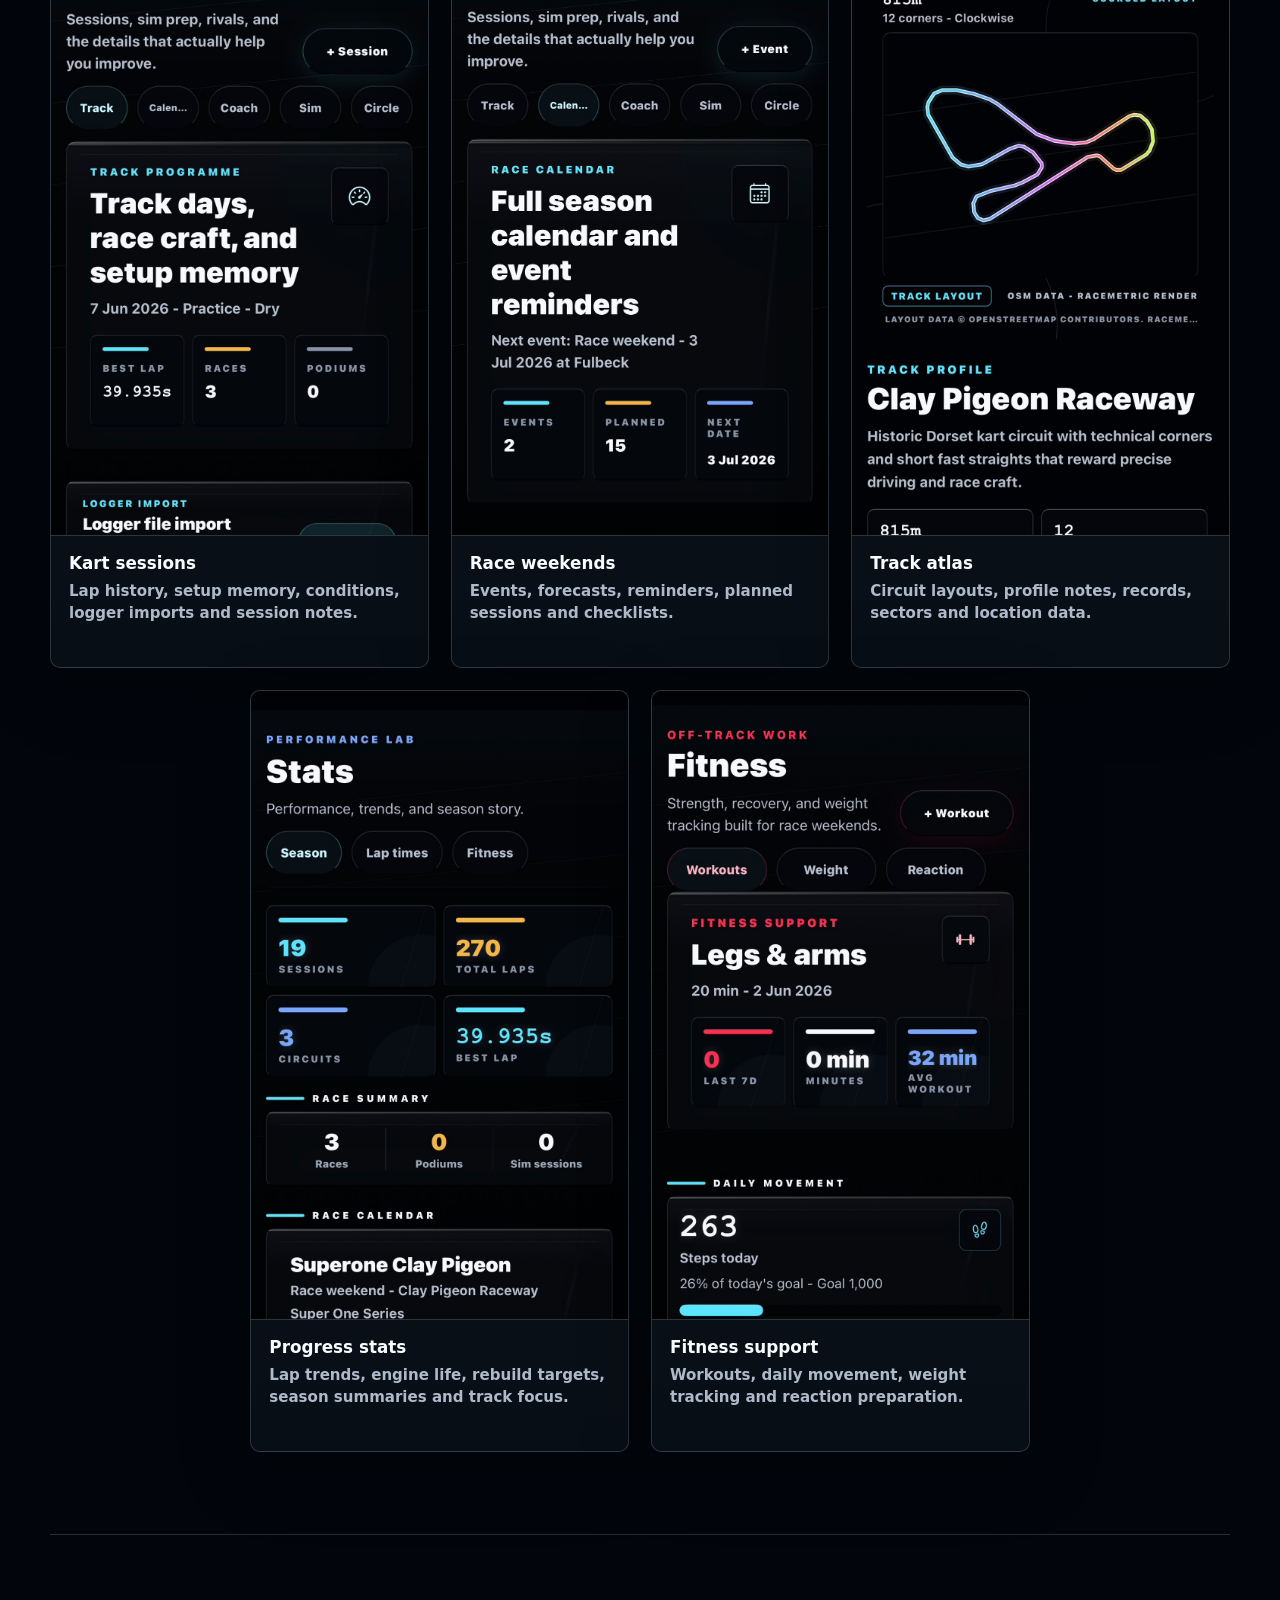
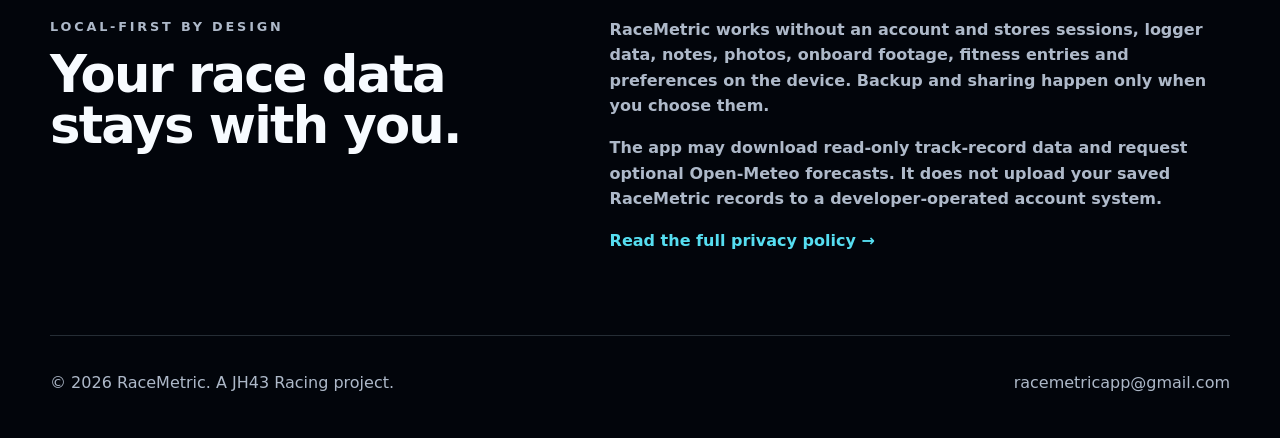
==== commit c76964d7: "Refresh telemetry and replay previews" ====
--- a/index.html
+++ b/index.html
@@ -136,6 +136,40 @@
         </figure>
       </section>
 
+      <section class="review-band" aria-labelledby="review-title">
+        <div class="review-copy">
+          <p class="eyebrow">The whole session, kept together</p>
+          <h2 id="review-title">Replay the evidence. Save the lesson.</h2>
+          <p>
+            Watch onboard footage aligned with lap timing, speed, RPM and track position,
+            then save the setup observations and photos that explain what the numbers cannot.
+          </p>
+          <div class="review-points" aria-label="Session review highlights">
+            <span>Synchronized onboard replay</span>
+            <span>Live track-position overlay</span>
+            <span>Multiple notes and photos</span>
+          </div>
+        </div>
+        <div class="review-screens" aria-label="RaceMetric session review previews">
+          <figure class="review-screen review-screen-replay">
+            <img
+              src="assets/screenshots/onboard-session-replay.png"
+              alt="RaceMetric onboard session replay showing video, lap time, track position, speed, RPM and best-lap delta"
+              loading="lazy"
+            />
+            <figcaption>Onboard video + live data</figcaption>
+          </figure>
+          <figure class="review-screen review-screen-offset">
+            <img
+              src="assets/screenshots/session-notebook.png"
+              alt="RaceMetric session notebook for adding driver feedback, setup notes and an optional photo"
+              loading="lazy"
+            />
+            <figcaption>Session notes + photos</figcaption>
+          </figure>
+        </div>
+      </section>
+
       <section class="workflow-band" aria-labelledby="workflow-title">
         <div class="section-heading">
           <p class="eyebrow">A repeatable race-weekend workflow</p>
--- a/styles.css
+++ b/styles.css
@@ -311,6 +311,7 @@
 
 .content-band,
 .analysis-band,
+.review-band,
 .workflow-band,
 .plain-section,
 .policy-page,
@@ -460,6 +461,85 @@
   text-transform: uppercase;
 }
 
+.review-band {
+  display: grid;
+  grid-template-columns: minmax(260px, 0.75fr) minmax(0, 1.25fr);
+  gap: 54px;
+  align-items: center;
+  padding: 94px 0;
+}
+
+.review-copy {
+  max-width: 470px;
+}
+
+.review-copy > p:not(.eyebrow) {
+  color: var(--muted);
+  font-weight: 650;
+}
+
+.review-points {
+  display: flex;
+  flex-wrap: wrap;
+  gap: 10px;
+  margin-top: 28px;
+}
+
+.review-points span {
+  padding: 8px 12px;
+  border: 1px solid var(--line-strong);
+  border-radius: 999px;
+  background: rgba(7, 16, 24, 0.82);
+  color: var(--text);
+  font-size: 0.78rem;
+  font-weight: 850;
+}
+
+.review-screens {
+  display: grid;
+  grid-template-columns: repeat(2, minmax(0, 1fr));
+  gap: 22px;
+  align-items: start;
+}
+
+.review-screen {
+  min-width: 0;
+  margin: 0;
+  overflow: hidden;
+  border: 1px solid rgba(180, 202, 225, 0.28);
+  border-radius: 24px;
+  background: #02050b;
+  padding: 7px;
+  box-shadow: 0 24px 70px rgba(0, 0, 0, 0.42);
+}
+
+.review-screen-offset {
+  margin-top: 68px;
+}
+
+.review-screen img {
+  width: 100%;
+  display: block;
+  aspect-ratio: 9 / 15;
+  border-radius: 18px 18px 7px 7px;
+  object-fit: cover;
+  object-position: top center;
+}
+
+.review-screen-replay img {
+  aspect-ratio: 3 / 4;
+}
+
+.review-screen figcaption {
+  padding: 13px 8px 7px;
+  color: var(--muted);
+  font-size: 0.72rem;
+  font-weight: 850;
+  letter-spacing: 0.11em;
+  text-align: center;
+  text-transform: uppercase;
+}
+
 .workflow-grid {
   display: grid;
   grid-template-columns: repeat(3, minmax(0, 1fr));
@@ -596,6 +676,7 @@
 @media (max-width: 980px) {
   .hero,
   .analysis-band,
+  .review-band,
   .plain-section {
     grid-template-columns: 1fr;
   }
@@ -614,6 +695,19 @@
   .analysis-band {
     gap: 42px;
     padding: 64px 44px;
+  }
+
+  .review-band {
+    gap: 44px;
+  }
+
+  .review-copy {
+    max-width: 720px;
+  }
+
+  .review-screens {
+    width: min(720px, 100%);
+    justify-self: center;
   }
 
   .feature-grid {
@@ -692,6 +786,7 @@
   }
 
   .content-band,
+  .review-band,
   .workflow-band,
   .screens-band,
   .plain-section {
@@ -706,6 +801,30 @@
     border-radius: 0;
   }
 
+  .review-screens {
+    width: min(320px, 100%);
+    grid-template-columns: 1fr;
+    gap: 18px;
+  }
+
+  .review-screen {
+    border-radius: 17px;
+    padding: 5px;
+  }
+
+  .review-screen-offset {
+    margin-top: 0;
+  }
+
+  .review-screen img {
+    border-radius: 12px 12px 5px 5px;
+  }
+
+  .review-screen figcaption {
+    font-size: 0.62rem;
+    letter-spacing: 0.08em;
+  }
+
   .feature-grid,
   .screen-gallery {
     grid-template-columns: 1fr;
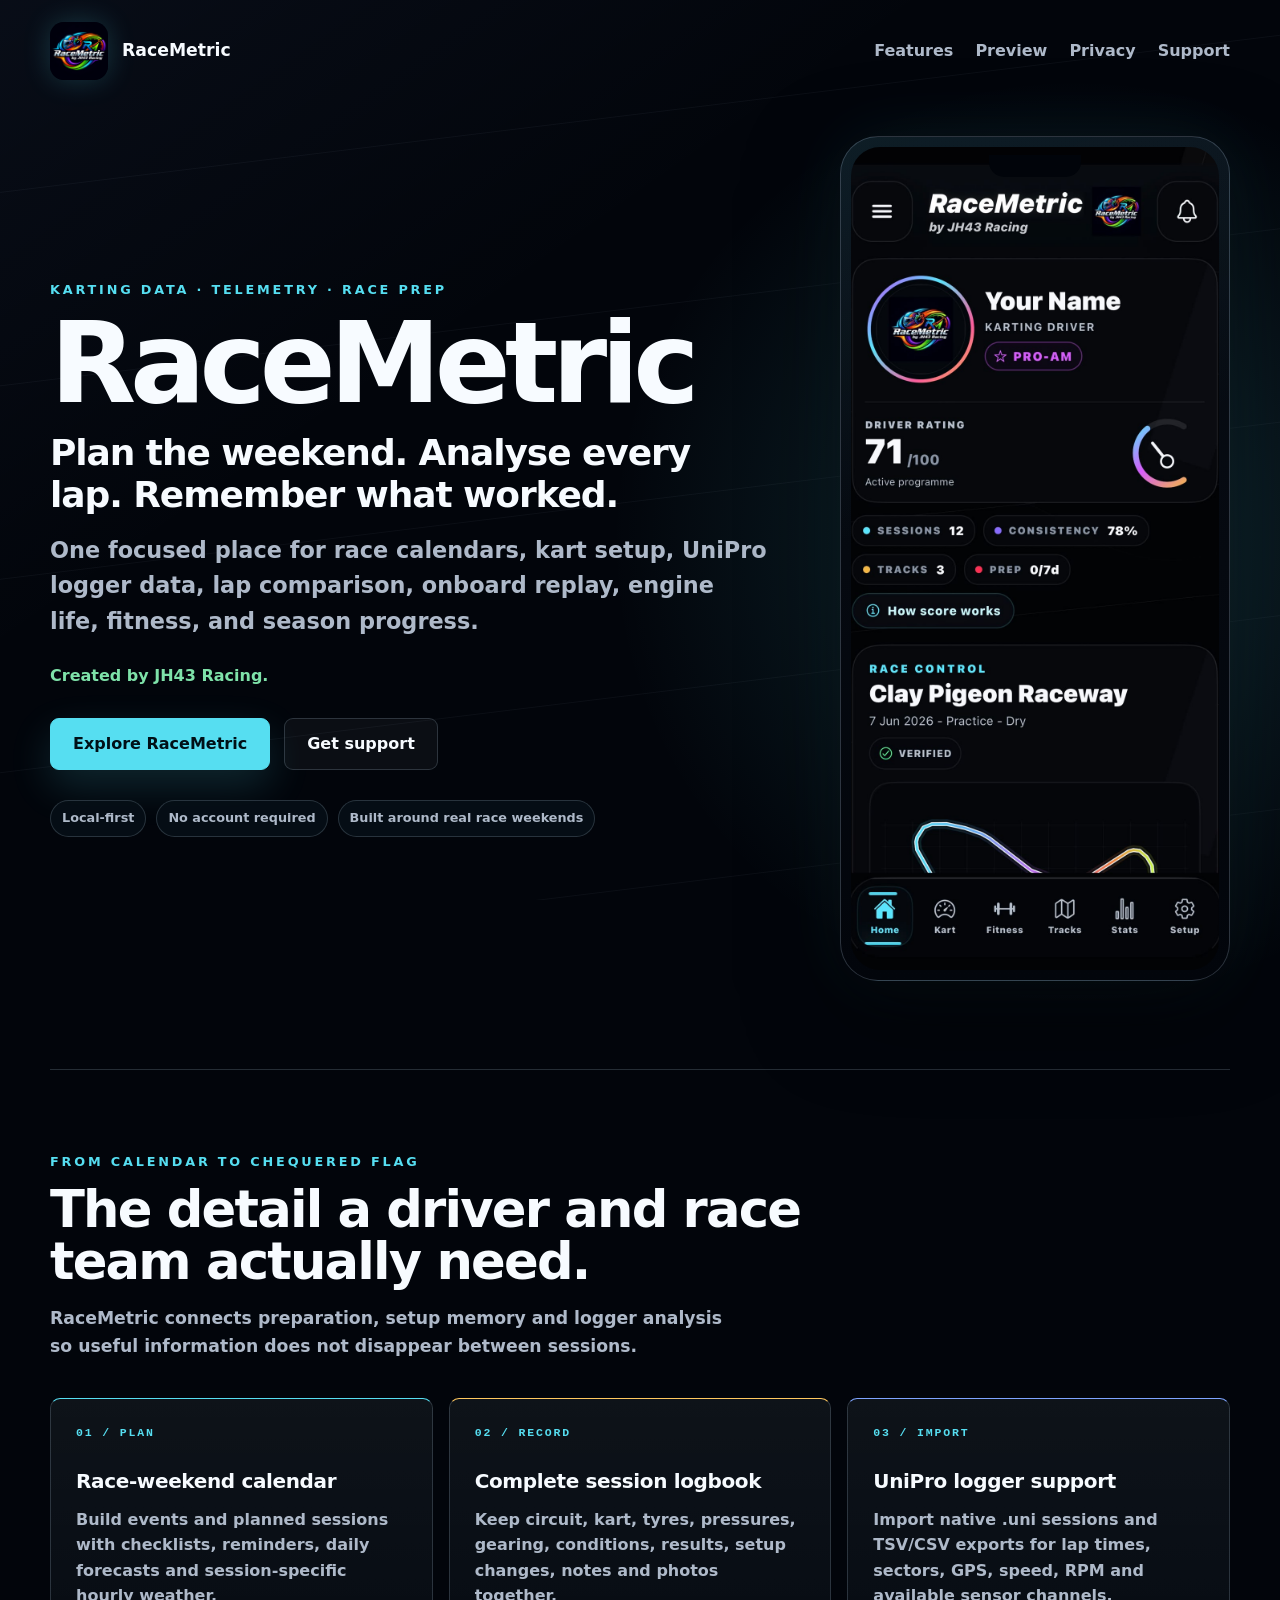
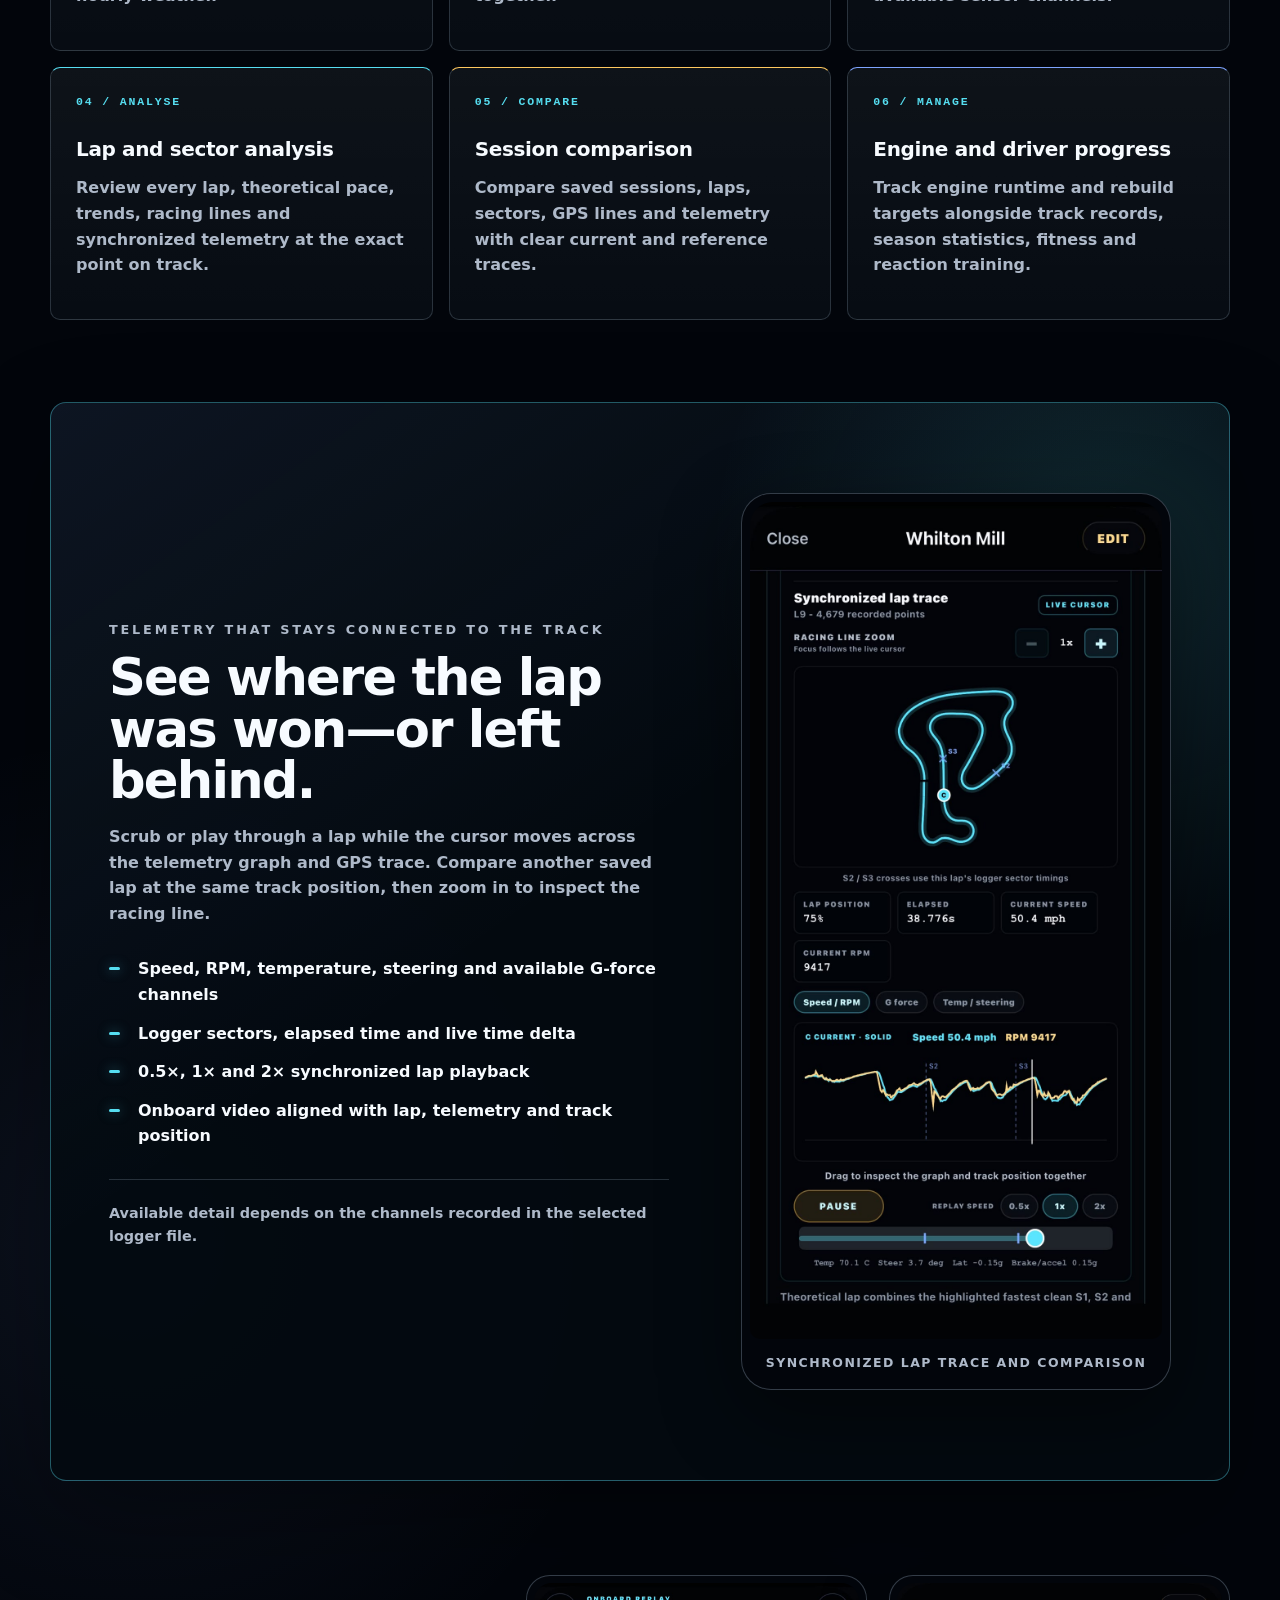
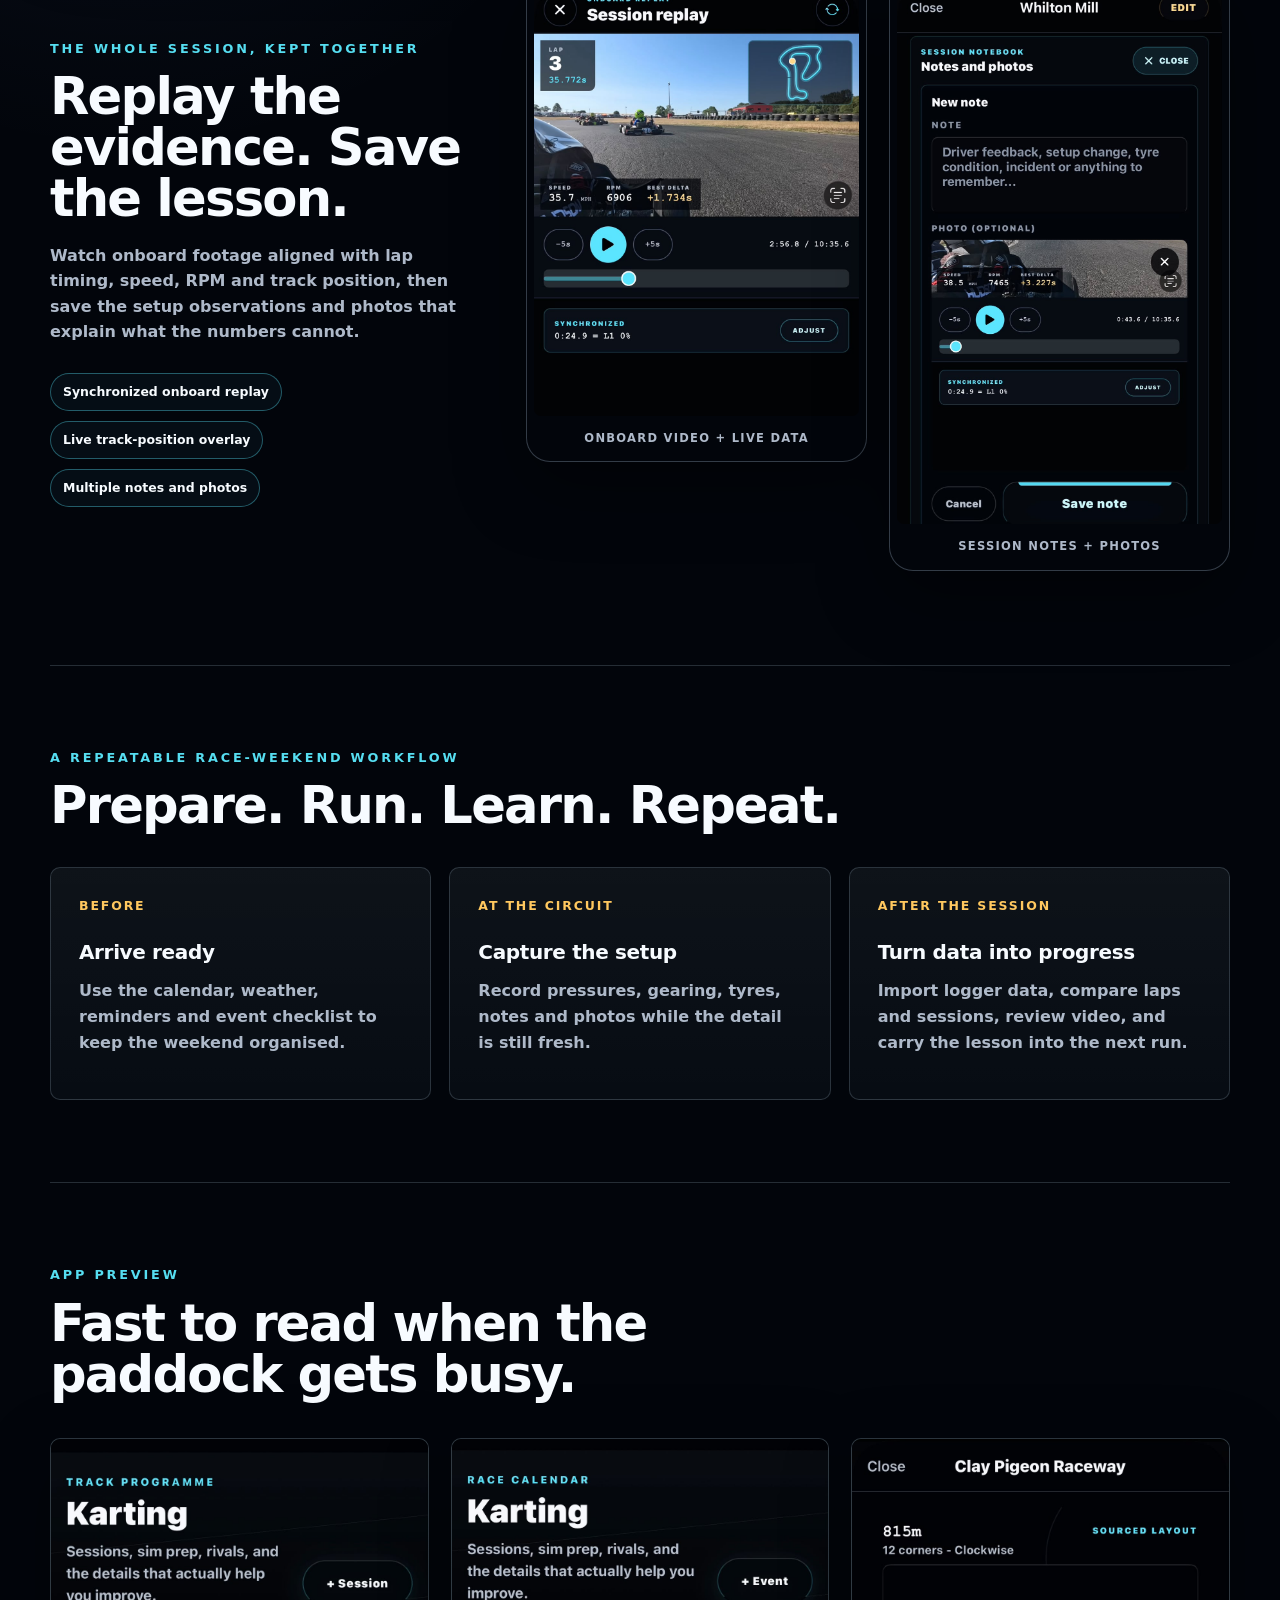
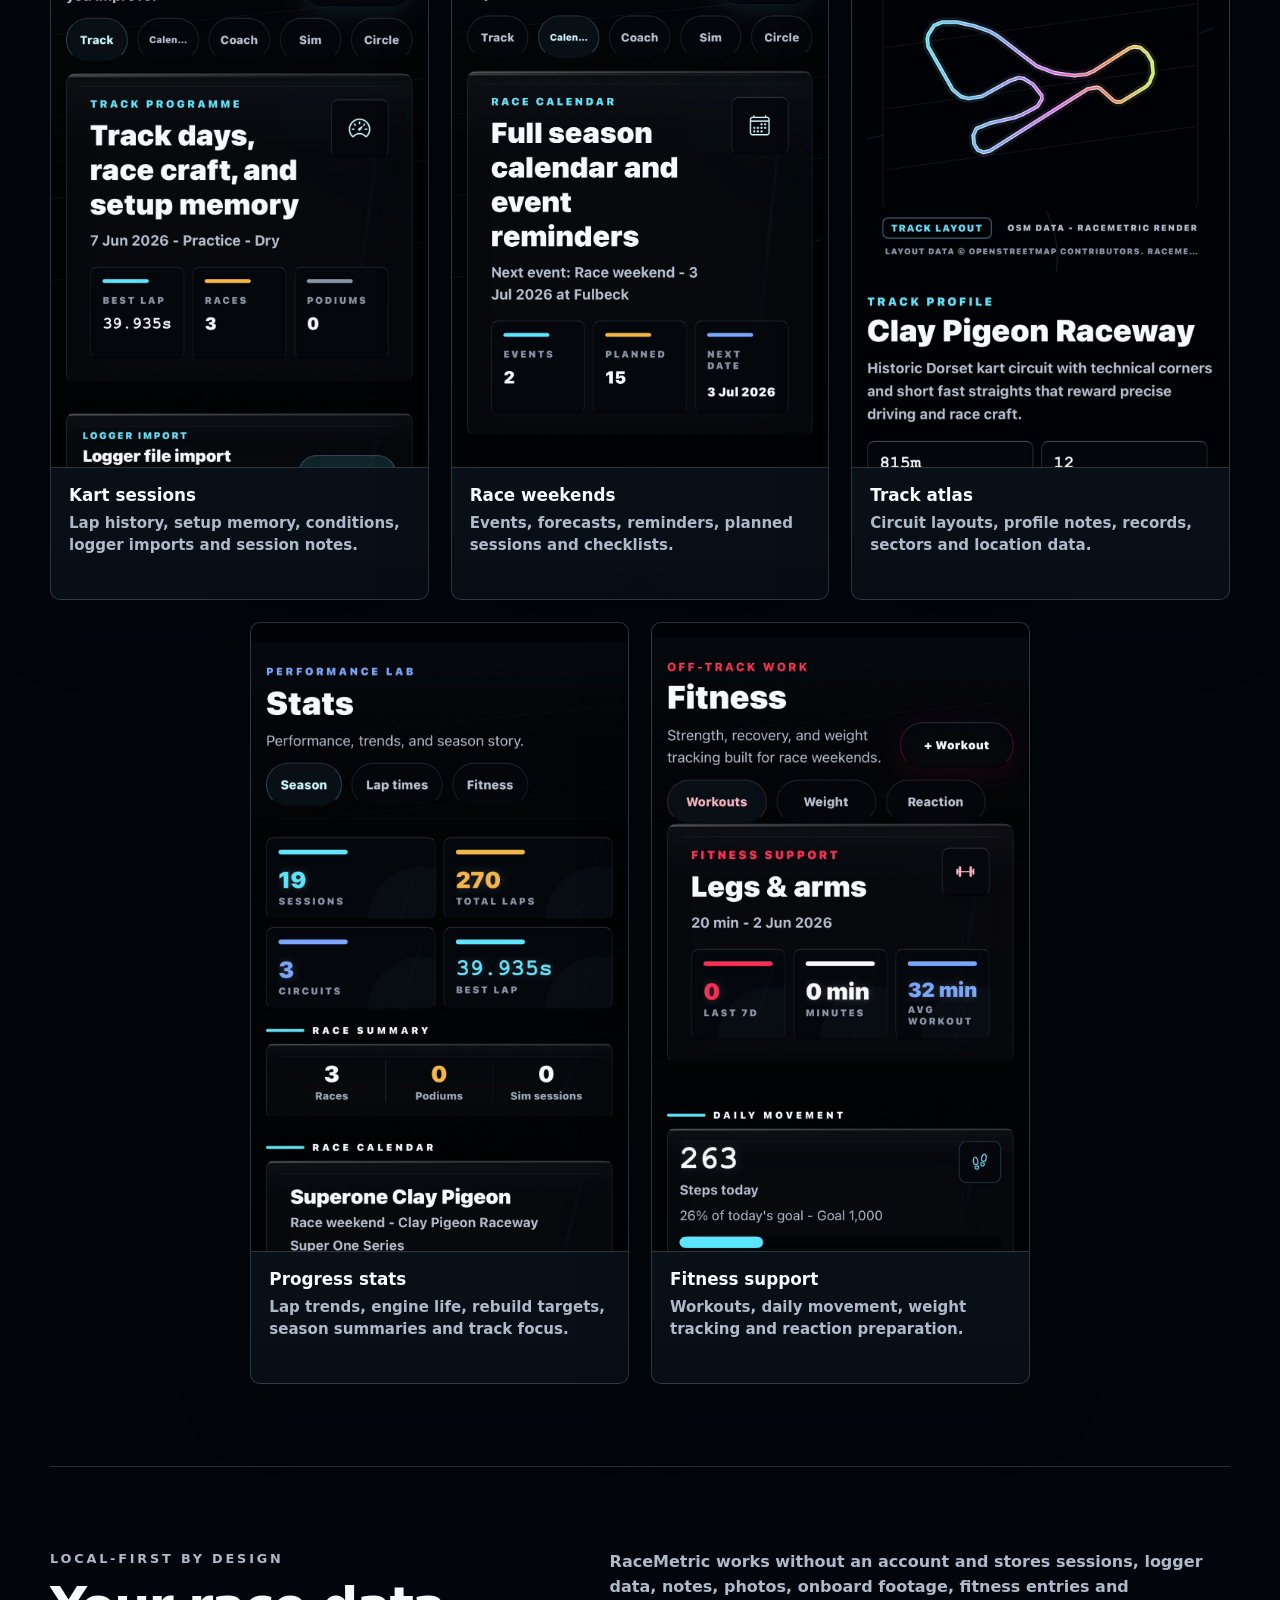
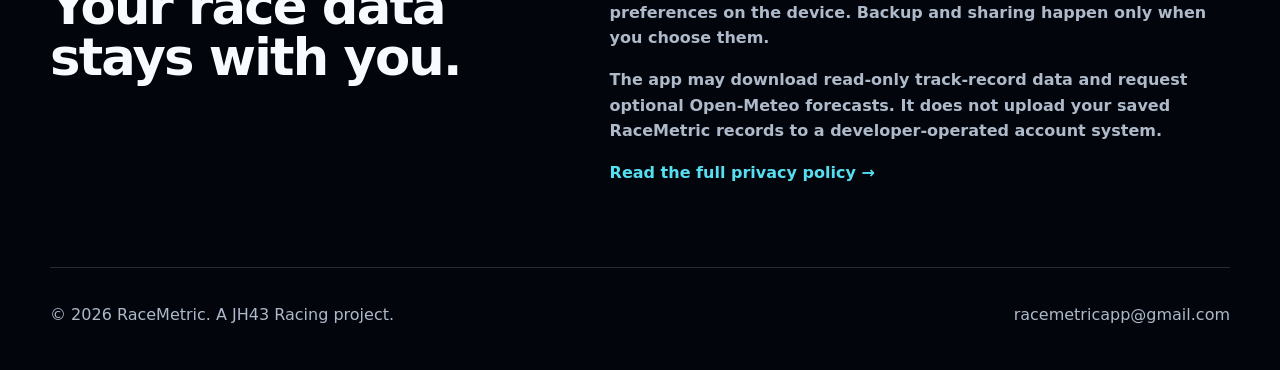
==== commit cbab6063: "Refresh website stylesheet cache" ====
--- a/index.html
+++ b/index.html
@@ -19,7 +19,7 @@
     <meta property="og:url" content="https://racemetric.co.uk/" />
     <meta property="og:image" content="https://racemetric.co.uk/assets/racemetric-icon.png" />
     <title>RaceMetric | Karting data, telemetry and race prep</title>
-    <link rel="stylesheet" href="styles.css" />
+    <link rel="stylesheet" href="styles.css?v=20260817-2" />
     <link rel="icon" href="assets/racemetric-icon.png" />
   </head>
   <body>
--- a/styles.css
+++ b/styles.css
@@ -514,7 +514,7 @@
 }
 
 .review-screen-offset {
-  margin-top: 68px;
+  margin-top: 0;
 }
 
 .review-screen img {
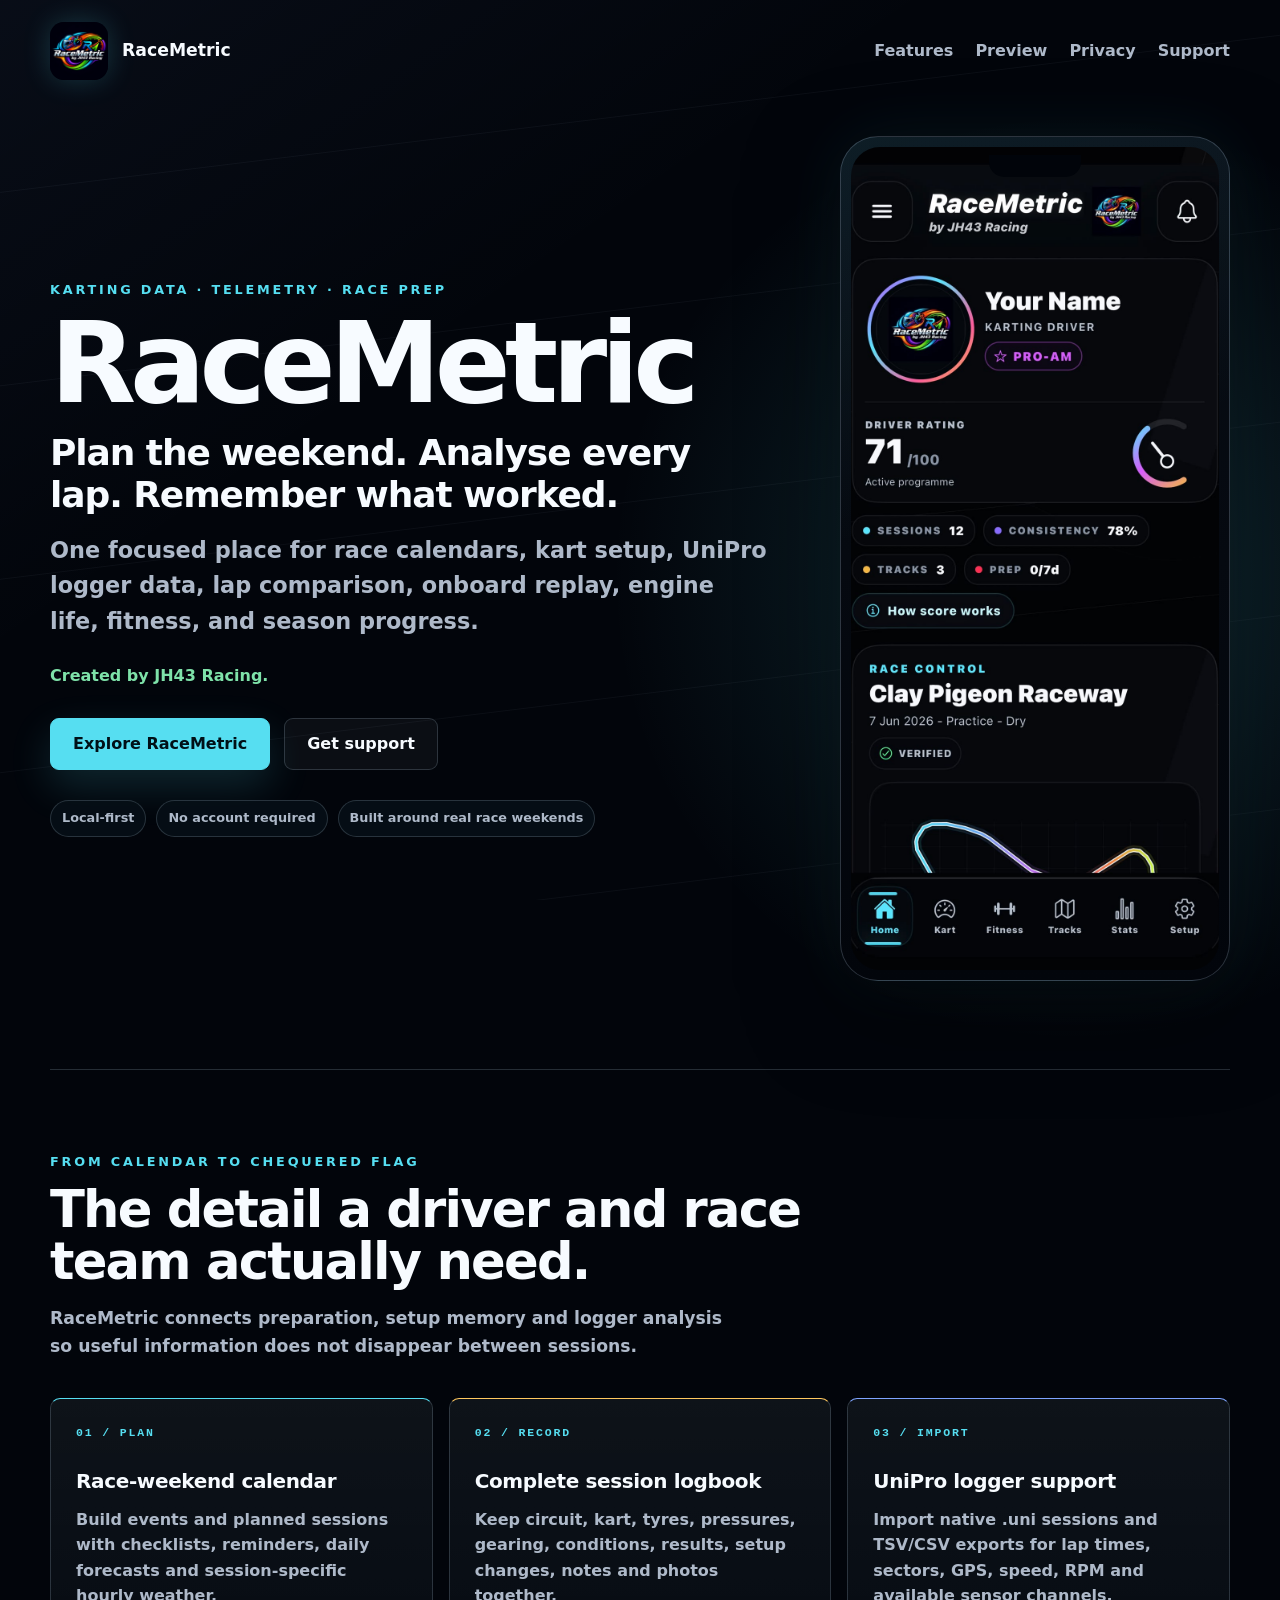
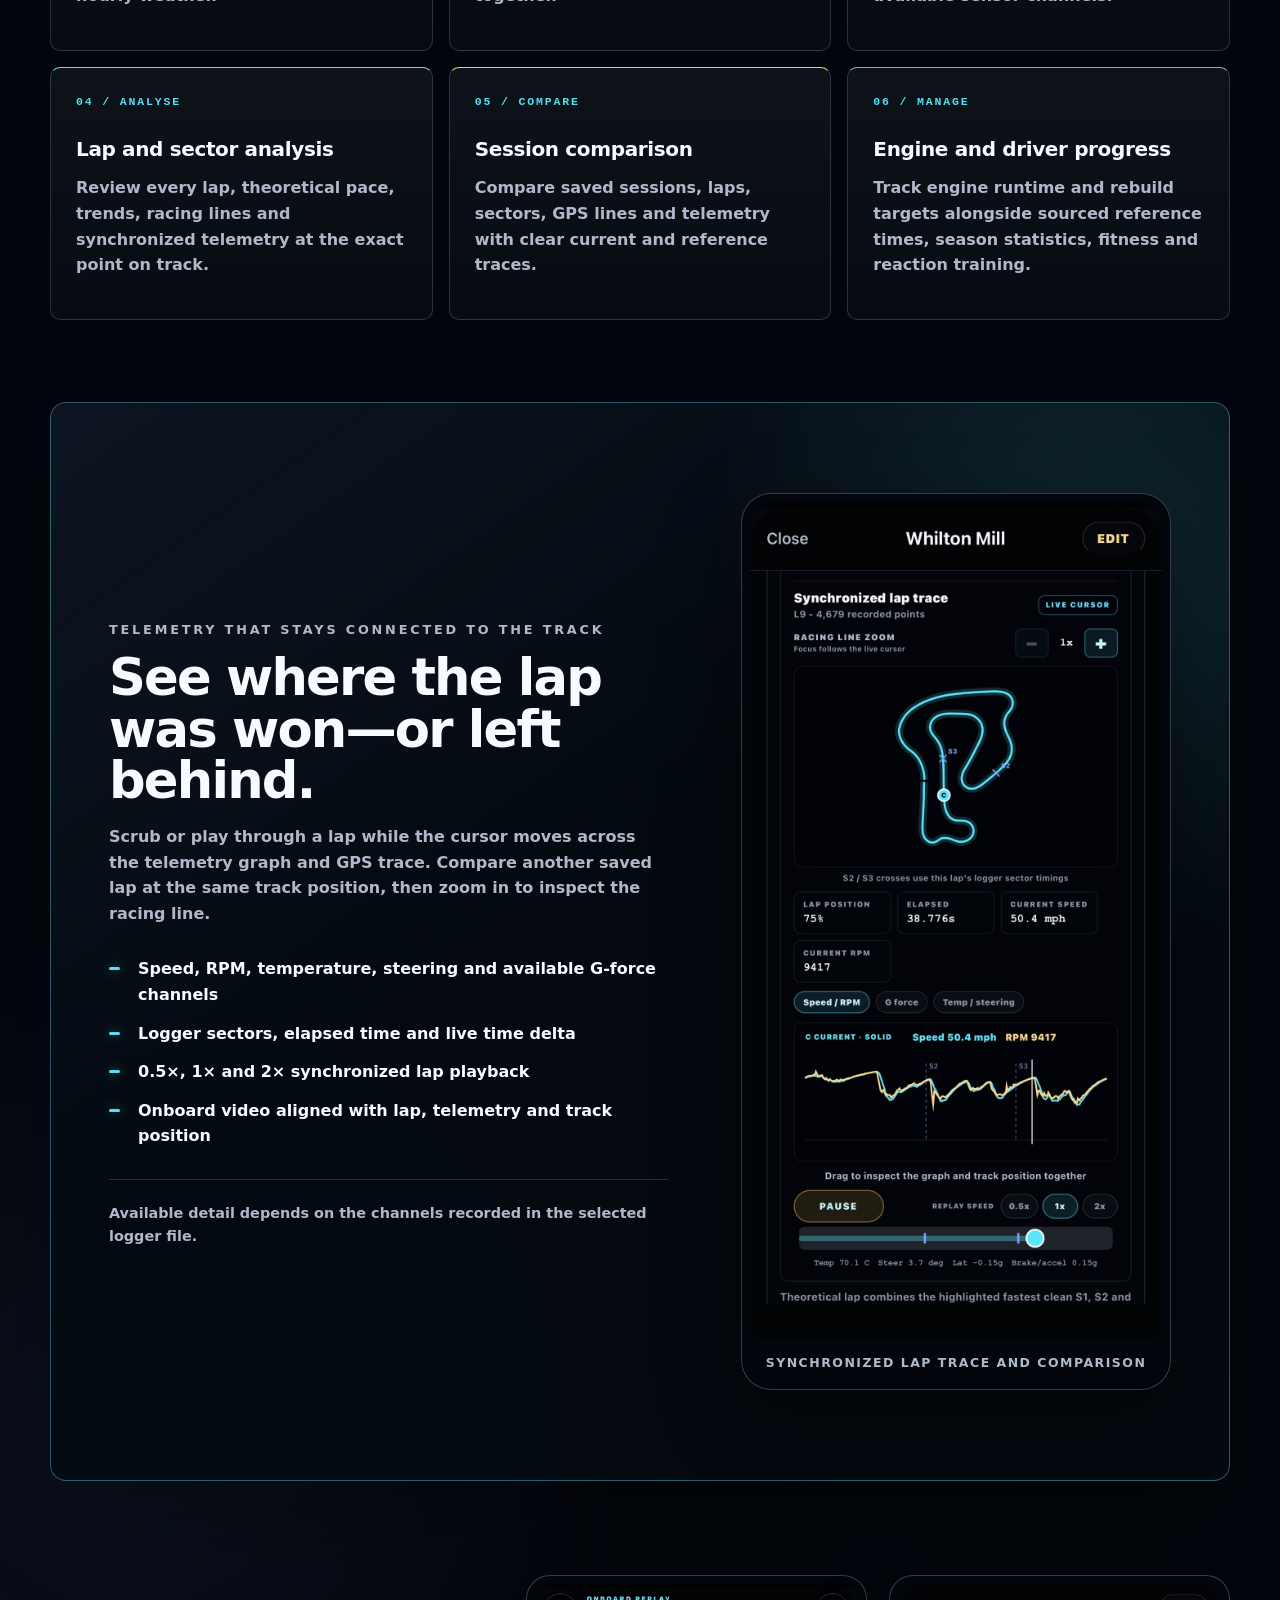
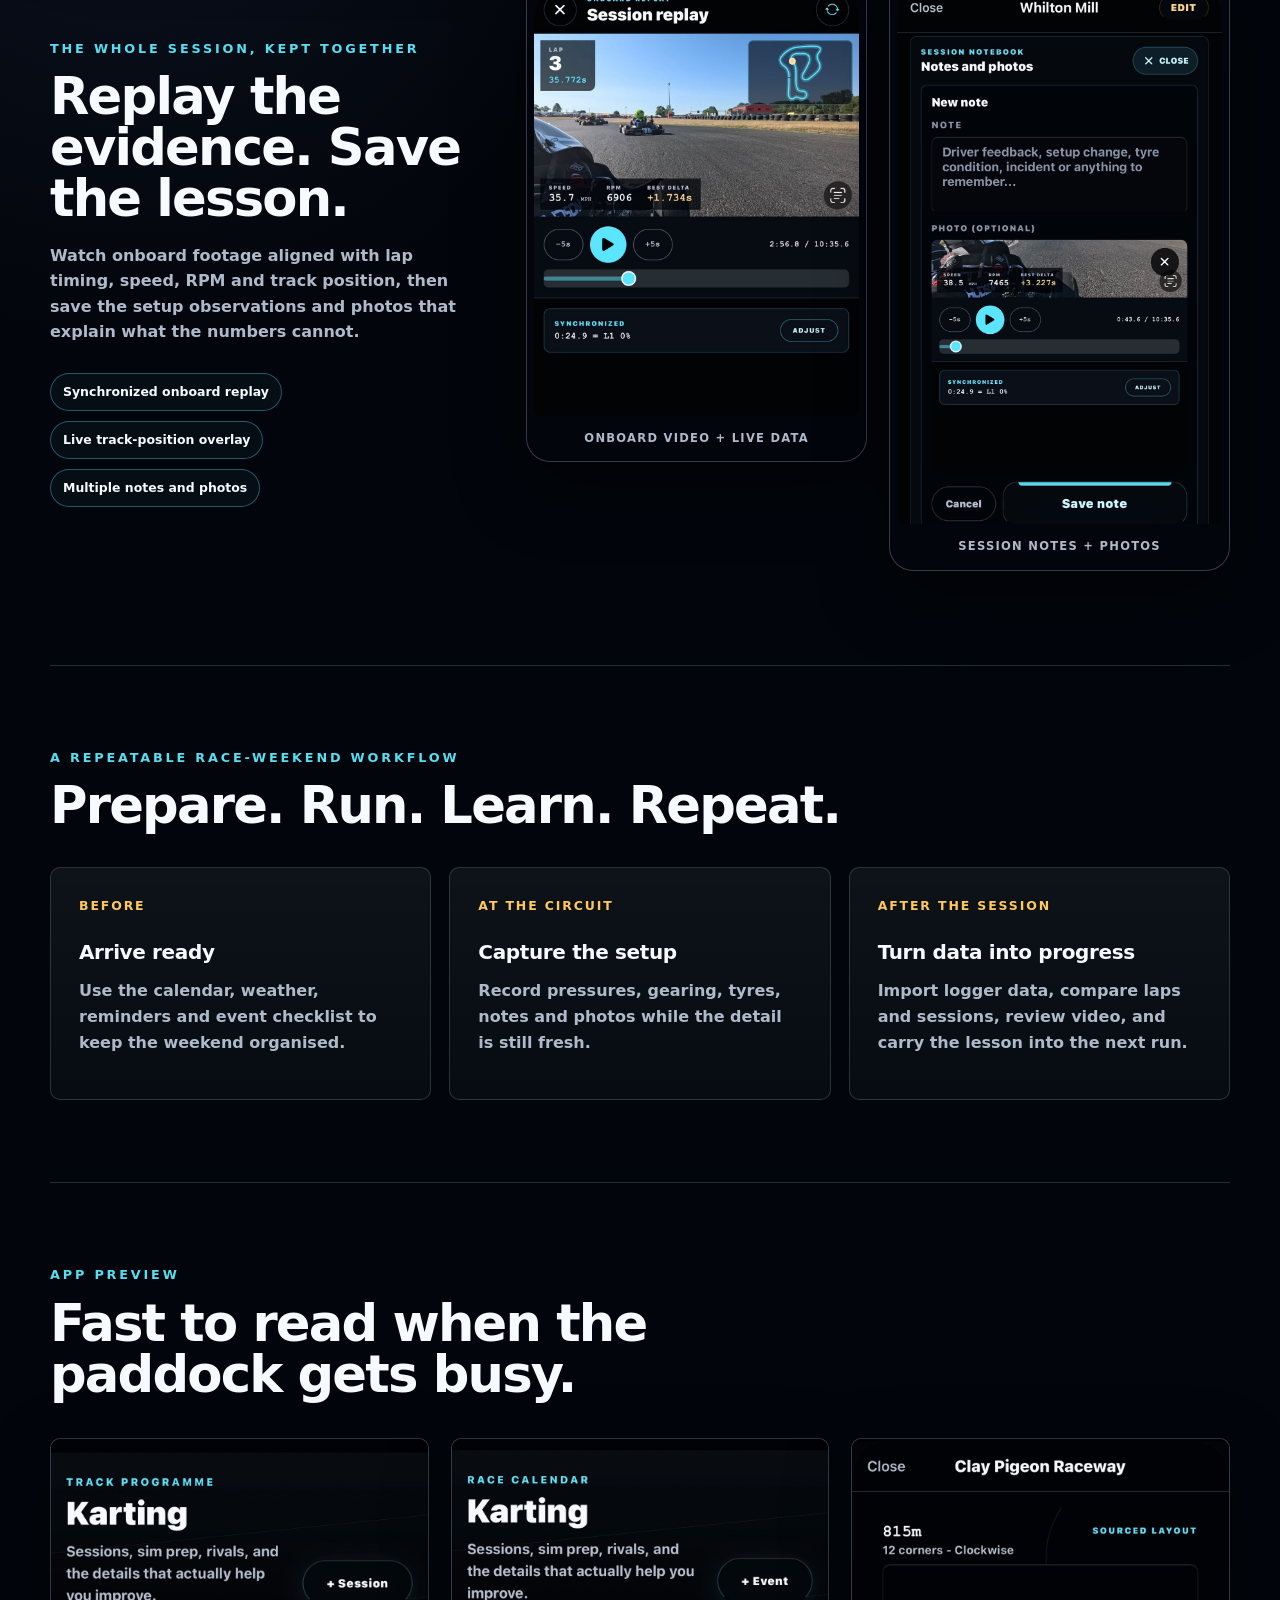
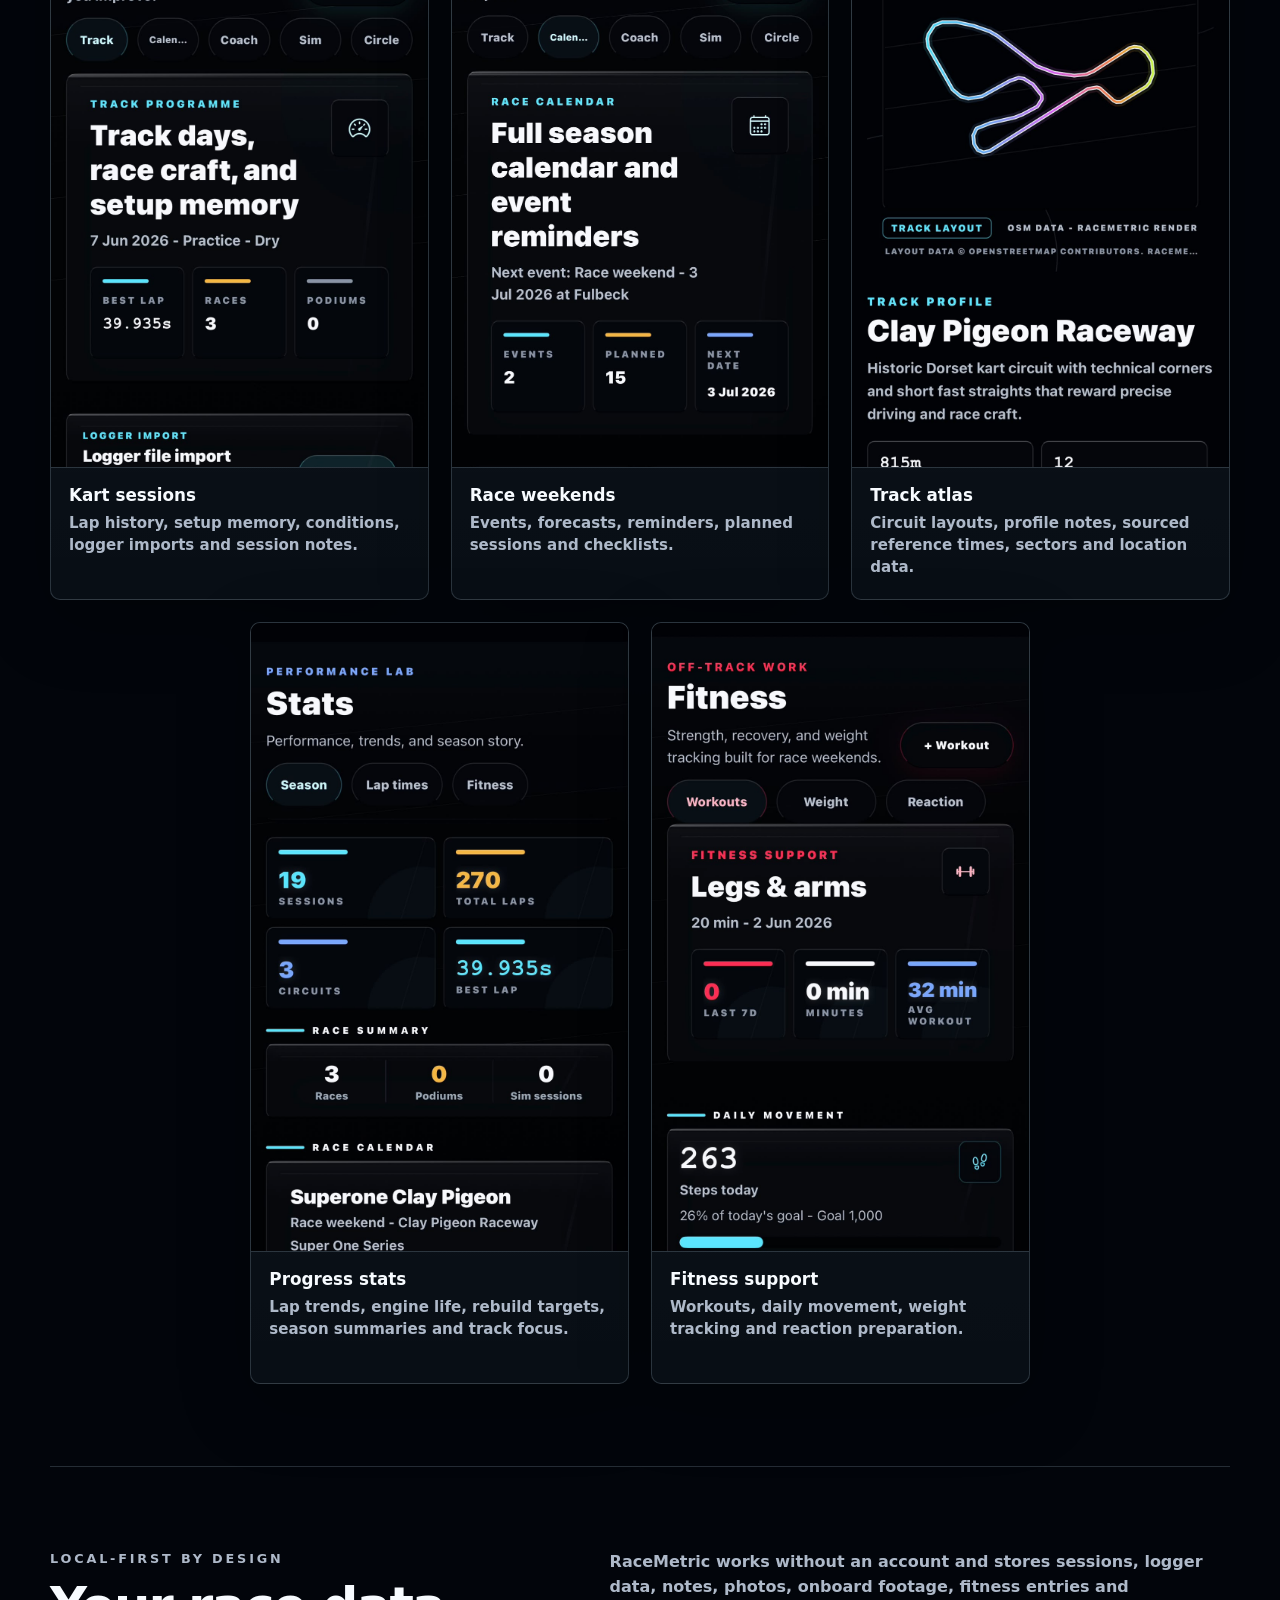
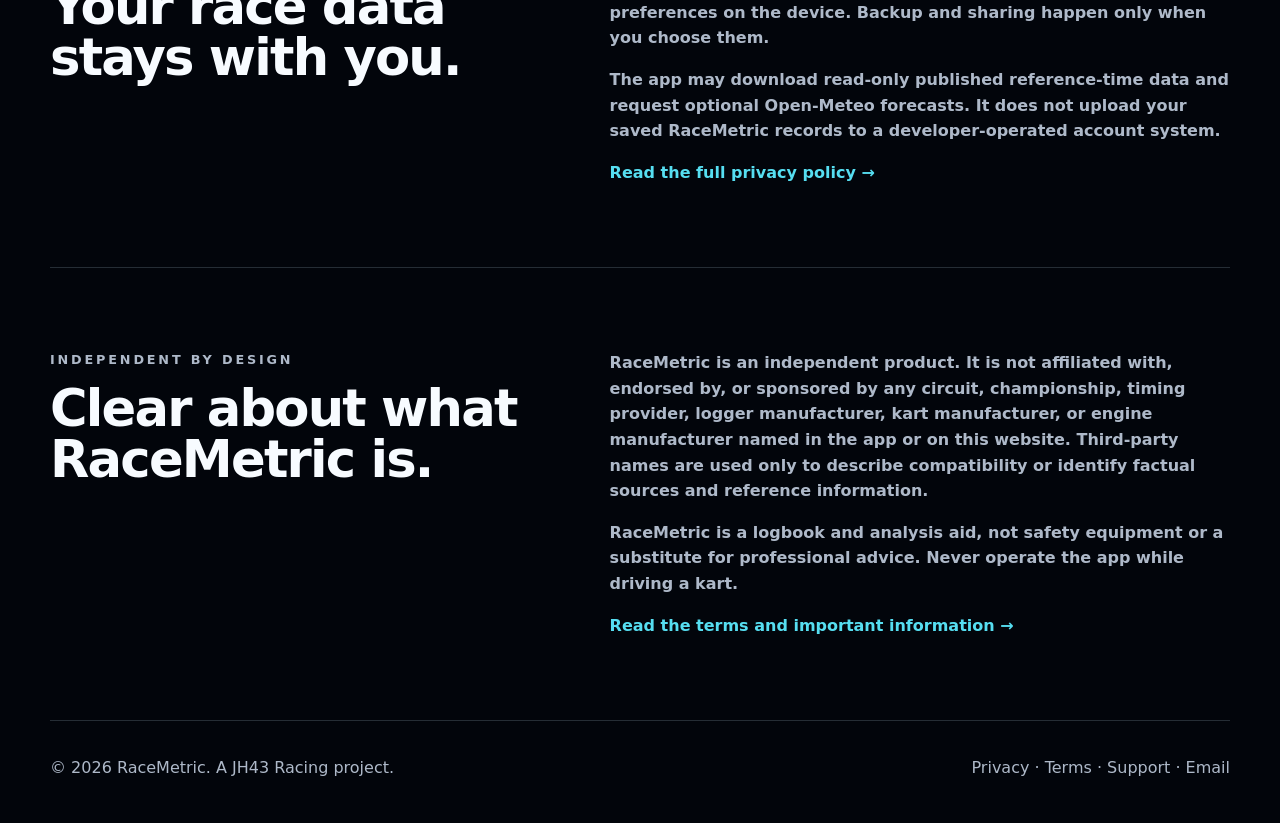
==== commit 9e773a24: "Add website compliance and safety pages" ====
--- a/index.html
+++ b/index.html
@@ -105,7 +105,7 @@
           <article>
             <p class="feature-number">06 / MANAGE</p>
             <h3>Engine and driver progress</h3>
-            <p>Track engine runtime and rebuild targets alongside track records, season statistics, fitness and reaction training.</p>
+            <p>Track engine runtime and rebuild targets alongside sourced reference times, season statistics, fitness and reaction training.</p>
           </article>
         </div>
       </section>
@@ -230,7 +230,7 @@
             />
             <figcaption>
               <b>Track atlas</b>
-              <span>Circuit layouts, profile notes, records, sectors and location data.</span>
+              <span>Circuit layouts, profile notes, sourced reference times, sectors and location data.</span>
             </figcaption>
           </figure>
           <figure class="screen-card">
@@ -269,17 +269,37 @@
             onboard footage, fitness entries and preferences on the device. Backup and sharing happen only when you choose them.
           </p>
           <p>
-            The app may download read-only track-record data and request optional Open-Meteo forecasts.
+            The app may download read-only published reference-time data and request optional Open-Meteo forecasts.
             It does not upload your saved RaceMetric records to a developer-operated account system.
           </p>
           <a class="text-link" href="privacy.html">Read the full privacy policy →</a>
+        </div>
+      </section>
+
+      <section class="plain-section independence-notice" aria-labelledby="independence-title">
+        <div>
+          <p class="eyebrow">Independent by design</p>
+          <h2 id="independence-title">Clear about what RaceMetric is.</h2>
+        </div>
+        <div>
+          <p>
+            RaceMetric is an independent product. It is not affiliated with, endorsed by, or sponsored by any
+            circuit, championship, timing provider, logger manufacturer, kart manufacturer, or engine manufacturer
+            named in the app or on this website. Third-party names are used only to describe compatibility or
+            identify factual sources and reference information.
+          </p>
+          <p>
+            RaceMetric is a logbook and analysis aid, not safety equipment or a substitute for professional advice.
+            Never operate the app while driving a kart.
+          </p>
+          <a class="text-link" href="terms.html">Read the terms and important information →</a>
         </div>
       </section>
     </main>
 
     <footer class="site-footer">
       <span>&copy; 2026 RaceMetric. A JH43 Racing project.</span>
-      <span><a href="mailto:racemetricapp@gmail.com">racemetricapp@gmail.com</a></span>
+      <span><a href="privacy.html">Privacy</a> · <a href="terms.html">Terms</a> · <a href="support.html">Support</a> · <a href="mailto:racemetricapp@gmail.com">Email</a></span>
     </footer>
   </body>
 </html>
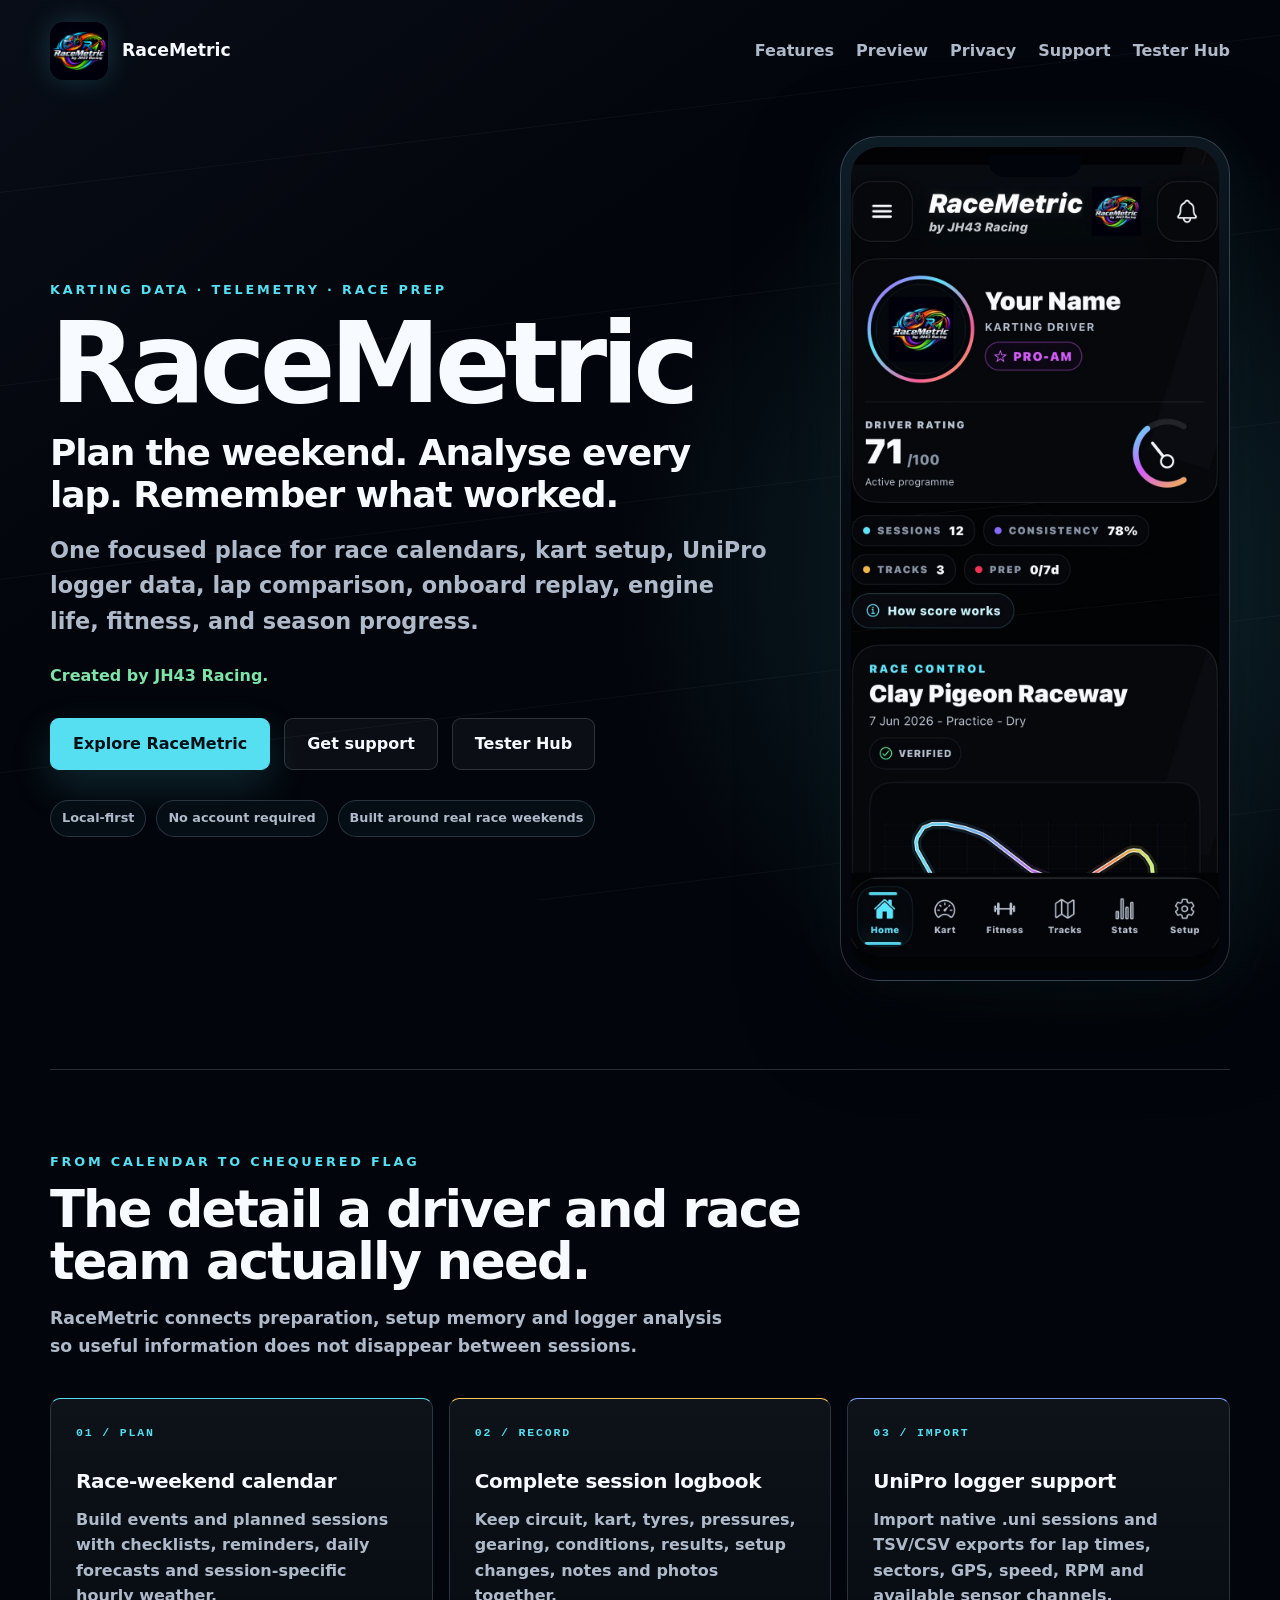
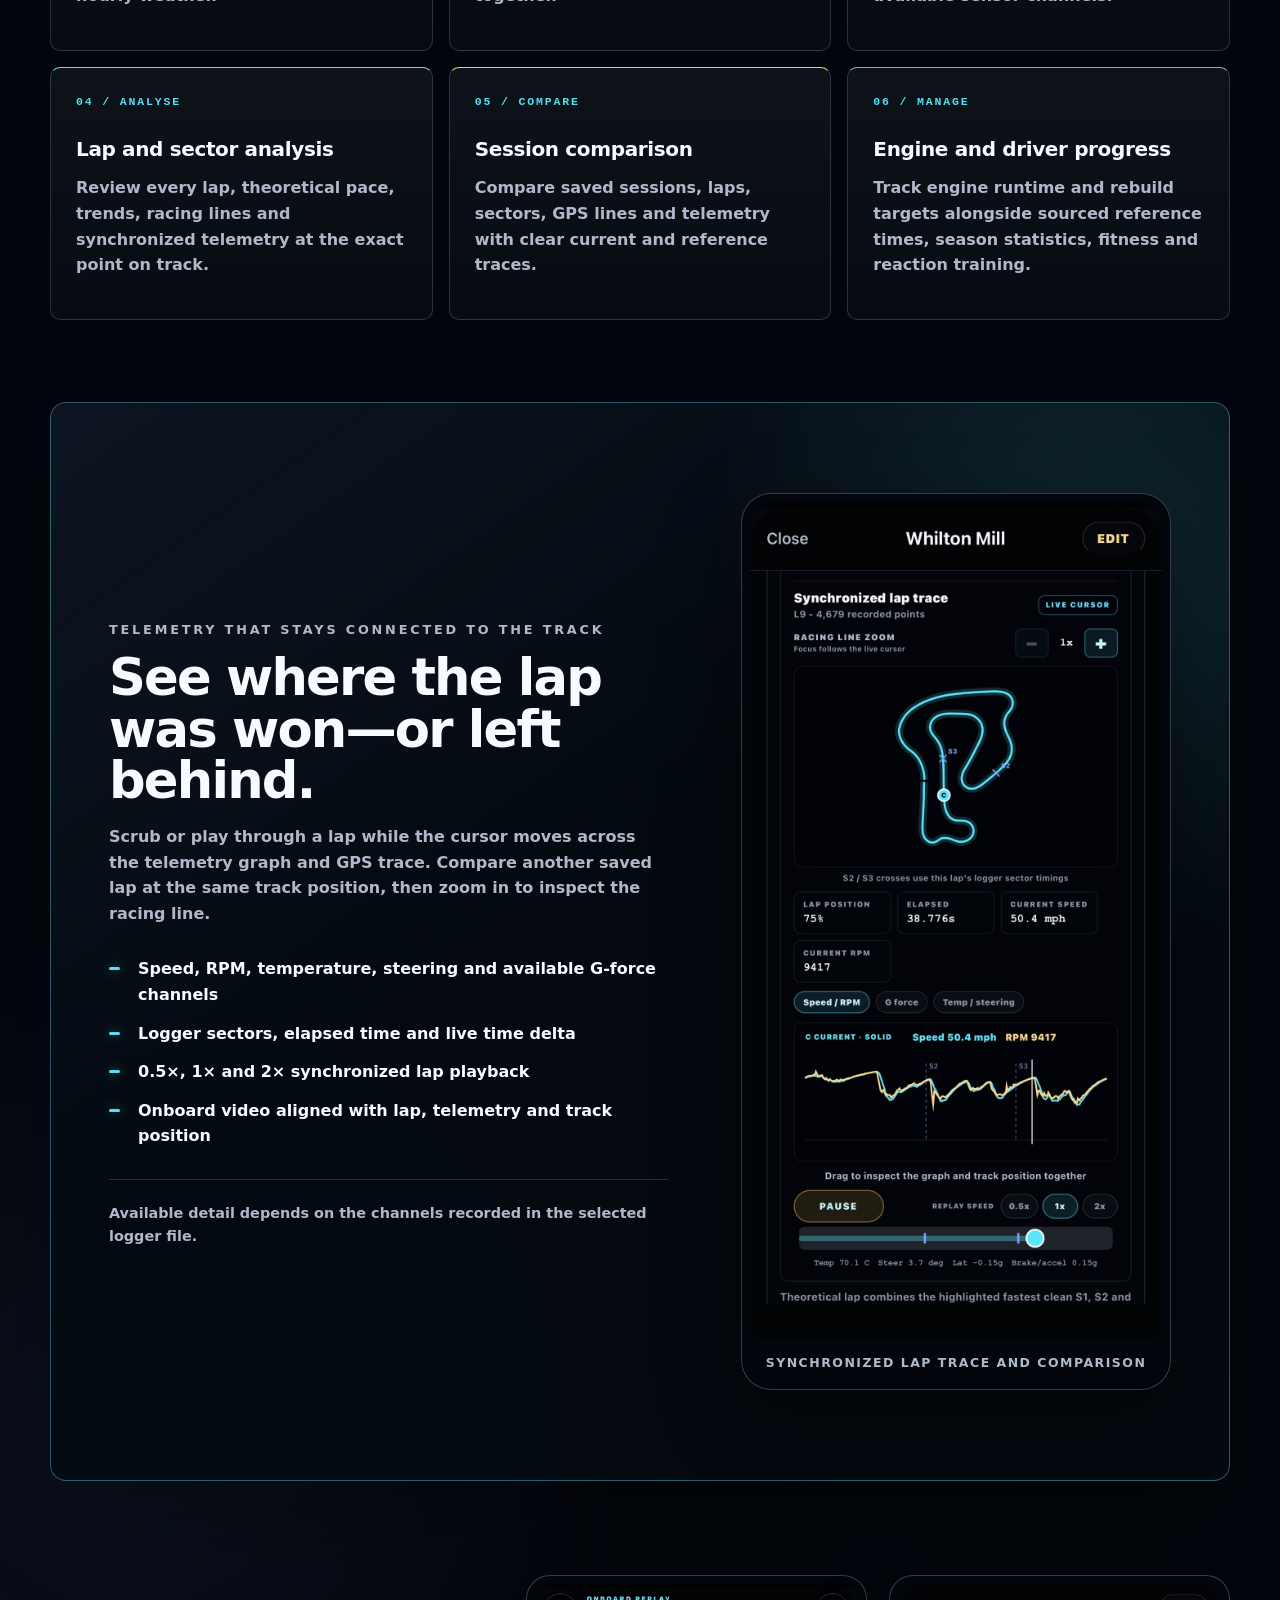
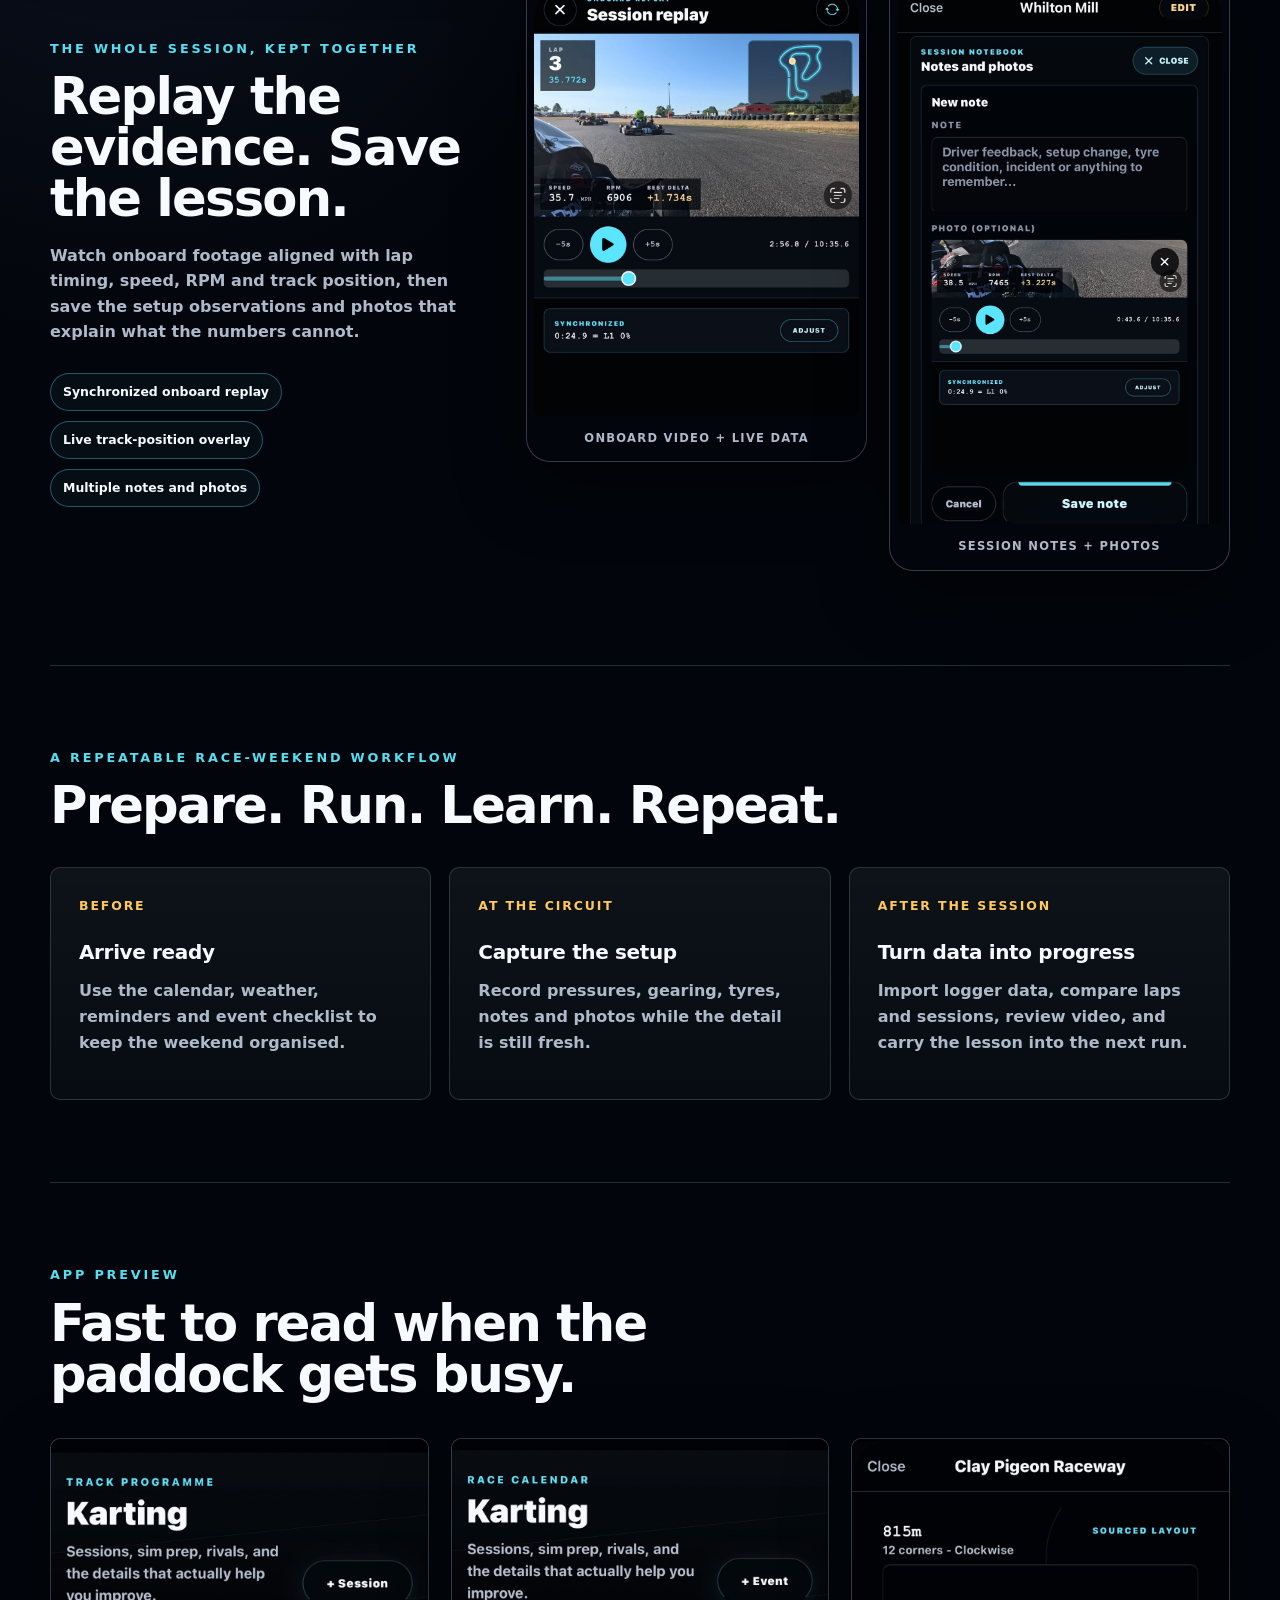
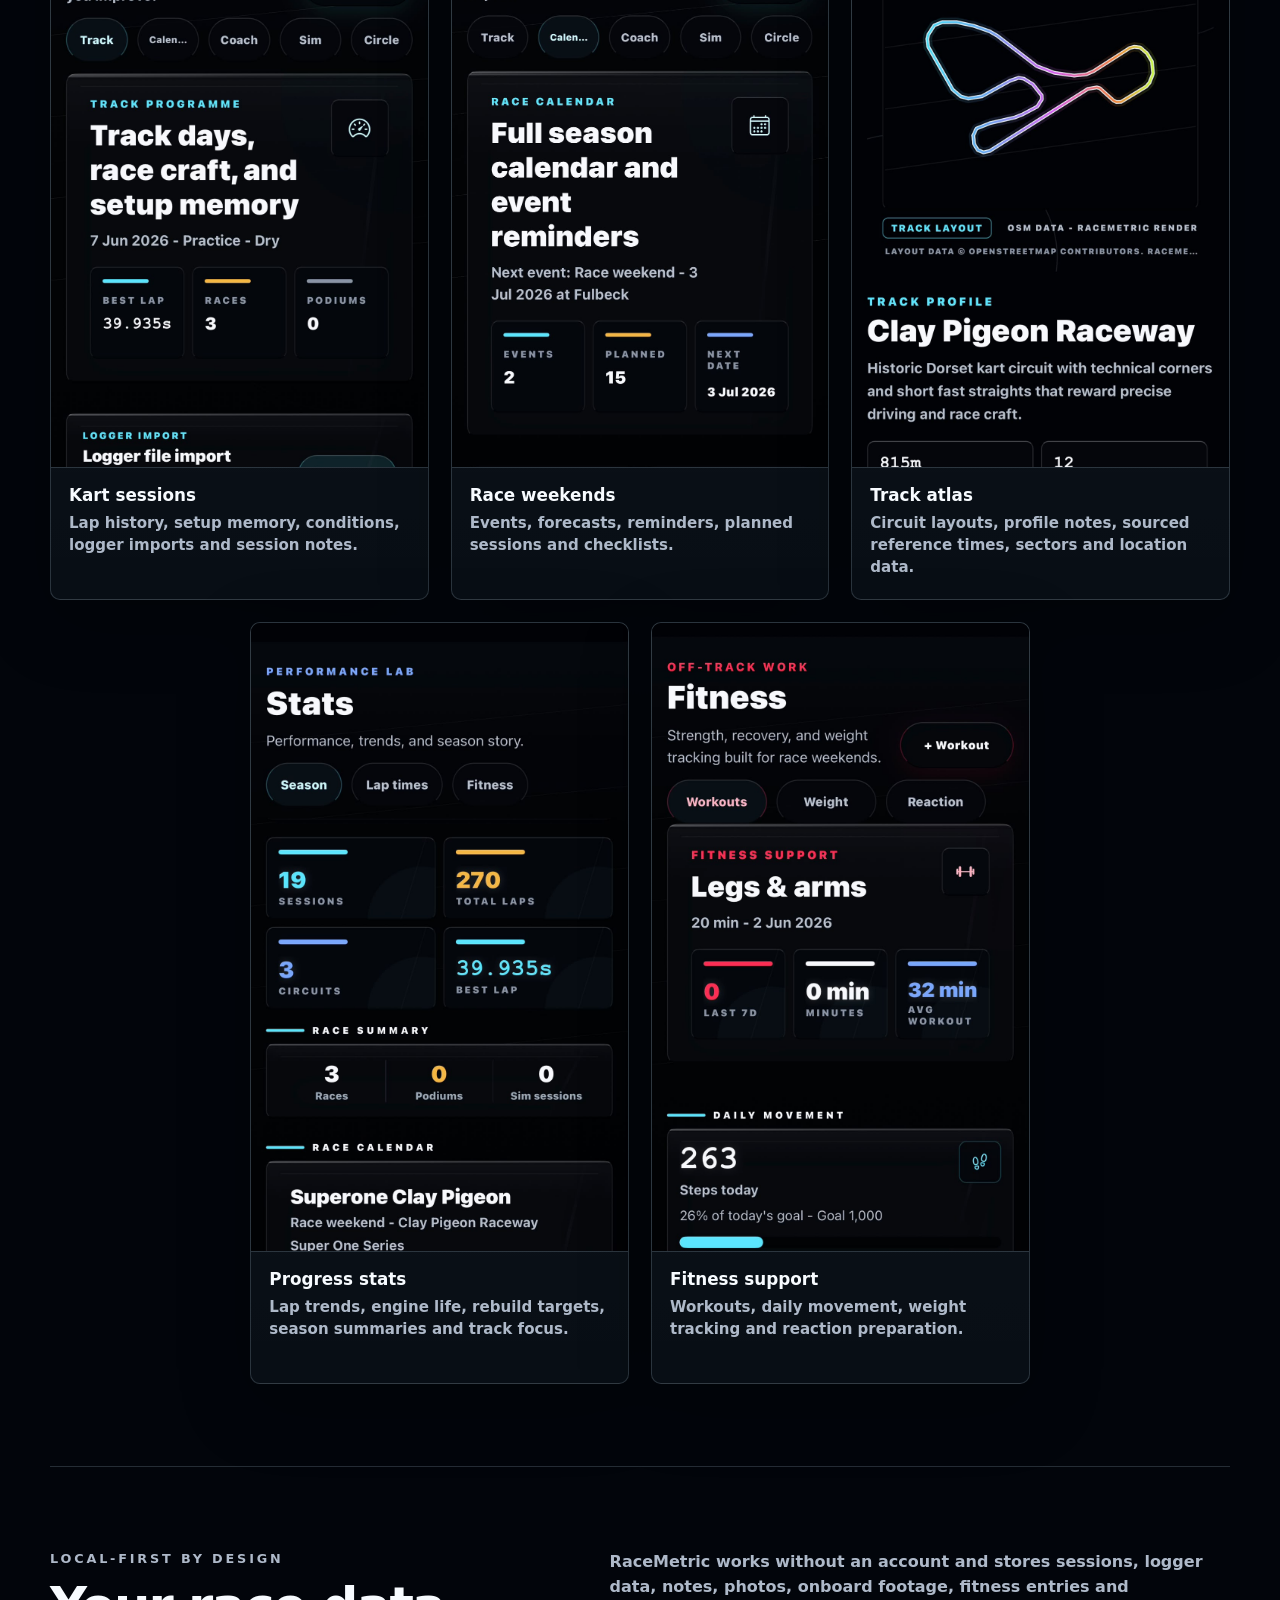
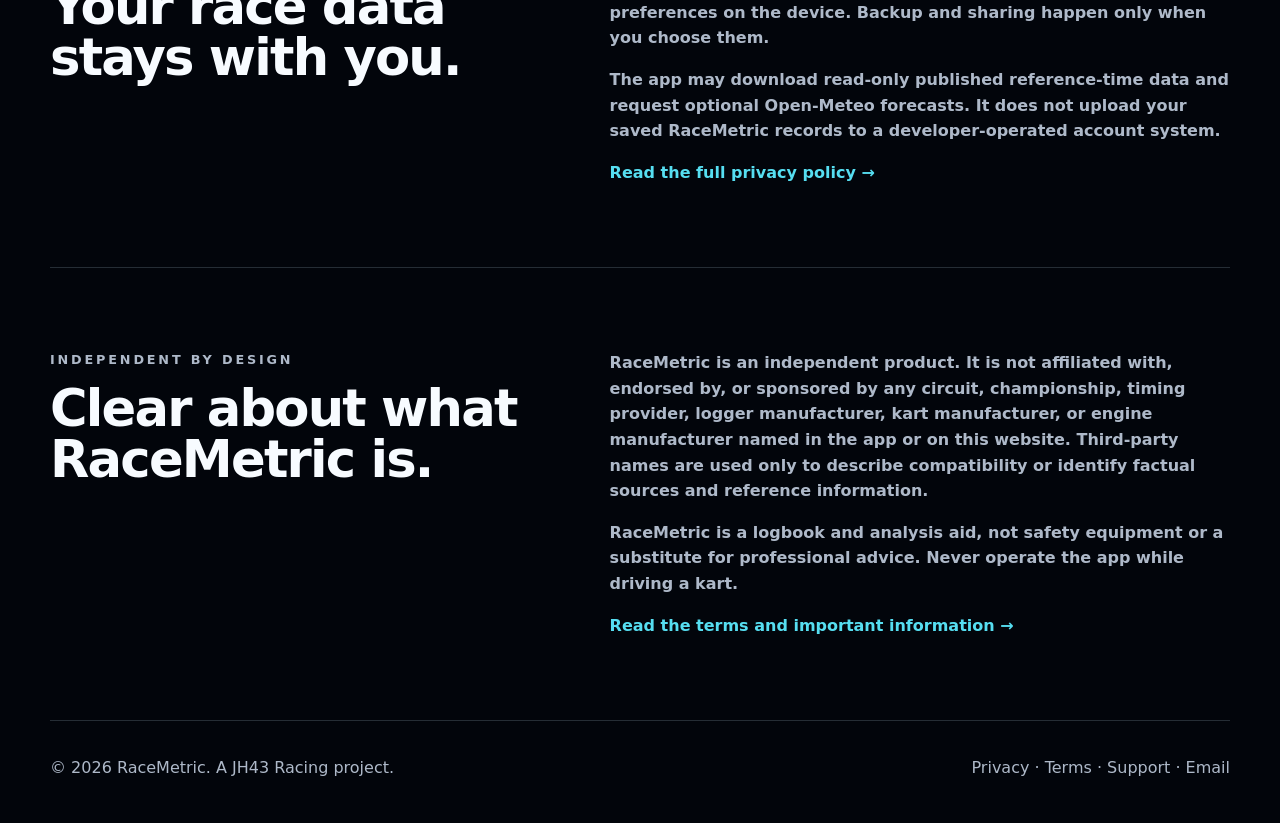
==== commit 0e4f7520: "Add links to the private RaceMetric Tester Hub" ====
--- a/index.html
+++ b/index.html
@@ -35,6 +35,7 @@
         <a href="#app-preview">Preview</a>
         <a href="privacy.html">Privacy</a>
         <a href="support.html">Support</a>
+        <a href="https://racemetric-beta-hub.paulhud.chatgpt.site/" aria-label="Tester Hub — invited beta testers">Tester Hub</a>
       </nav>
     </header>
 
@@ -52,6 +53,7 @@
           <div class="actions">
             <a class="button primary" href="#features">Explore RaceMetric</a>
             <a class="button secondary" href="support.html">Get support</a>
+            <a class="button secondary" href="https://racemetric-beta-hub.paulhud.chatgpt.site/" aria-label="Open the private RaceMetric Tester Hub">Tester Hub</a>
           </div>
           <div class="hero-proof" aria-label="RaceMetric highlights">
             <span>Local-first</span>
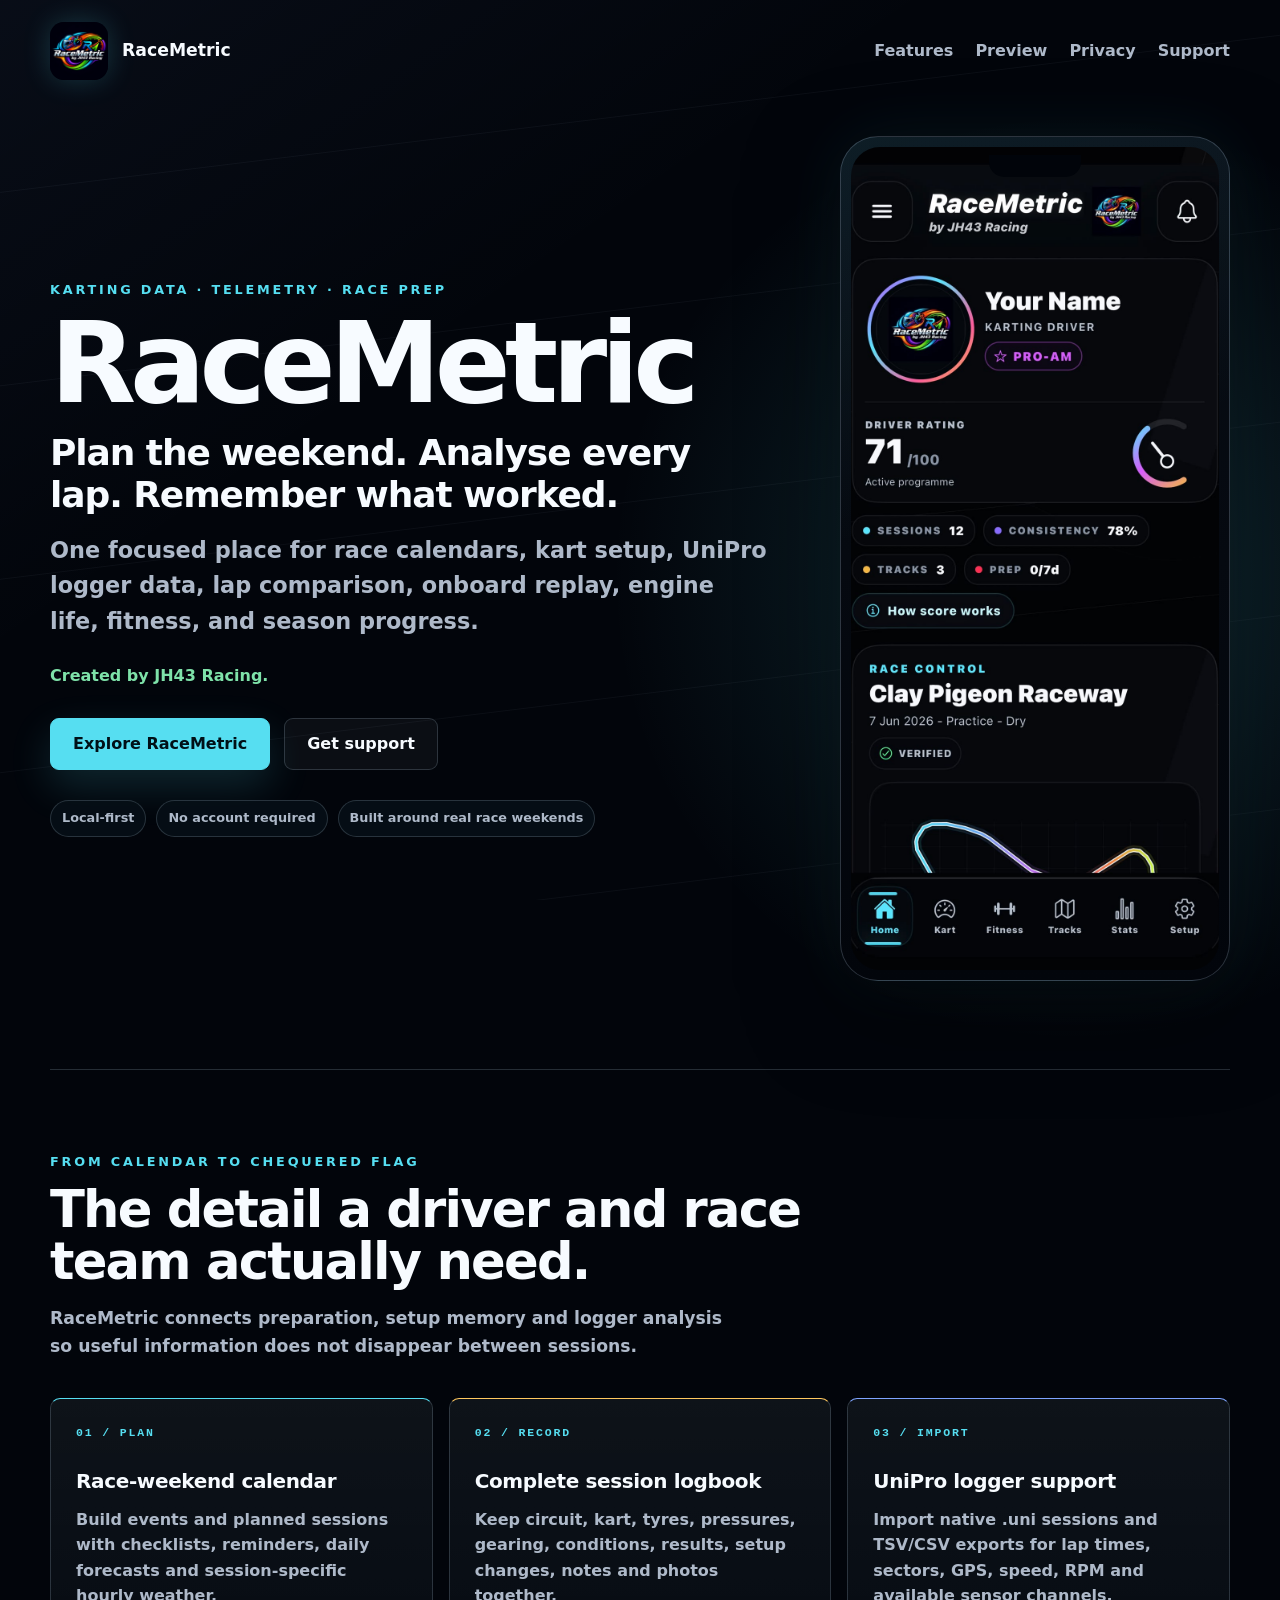
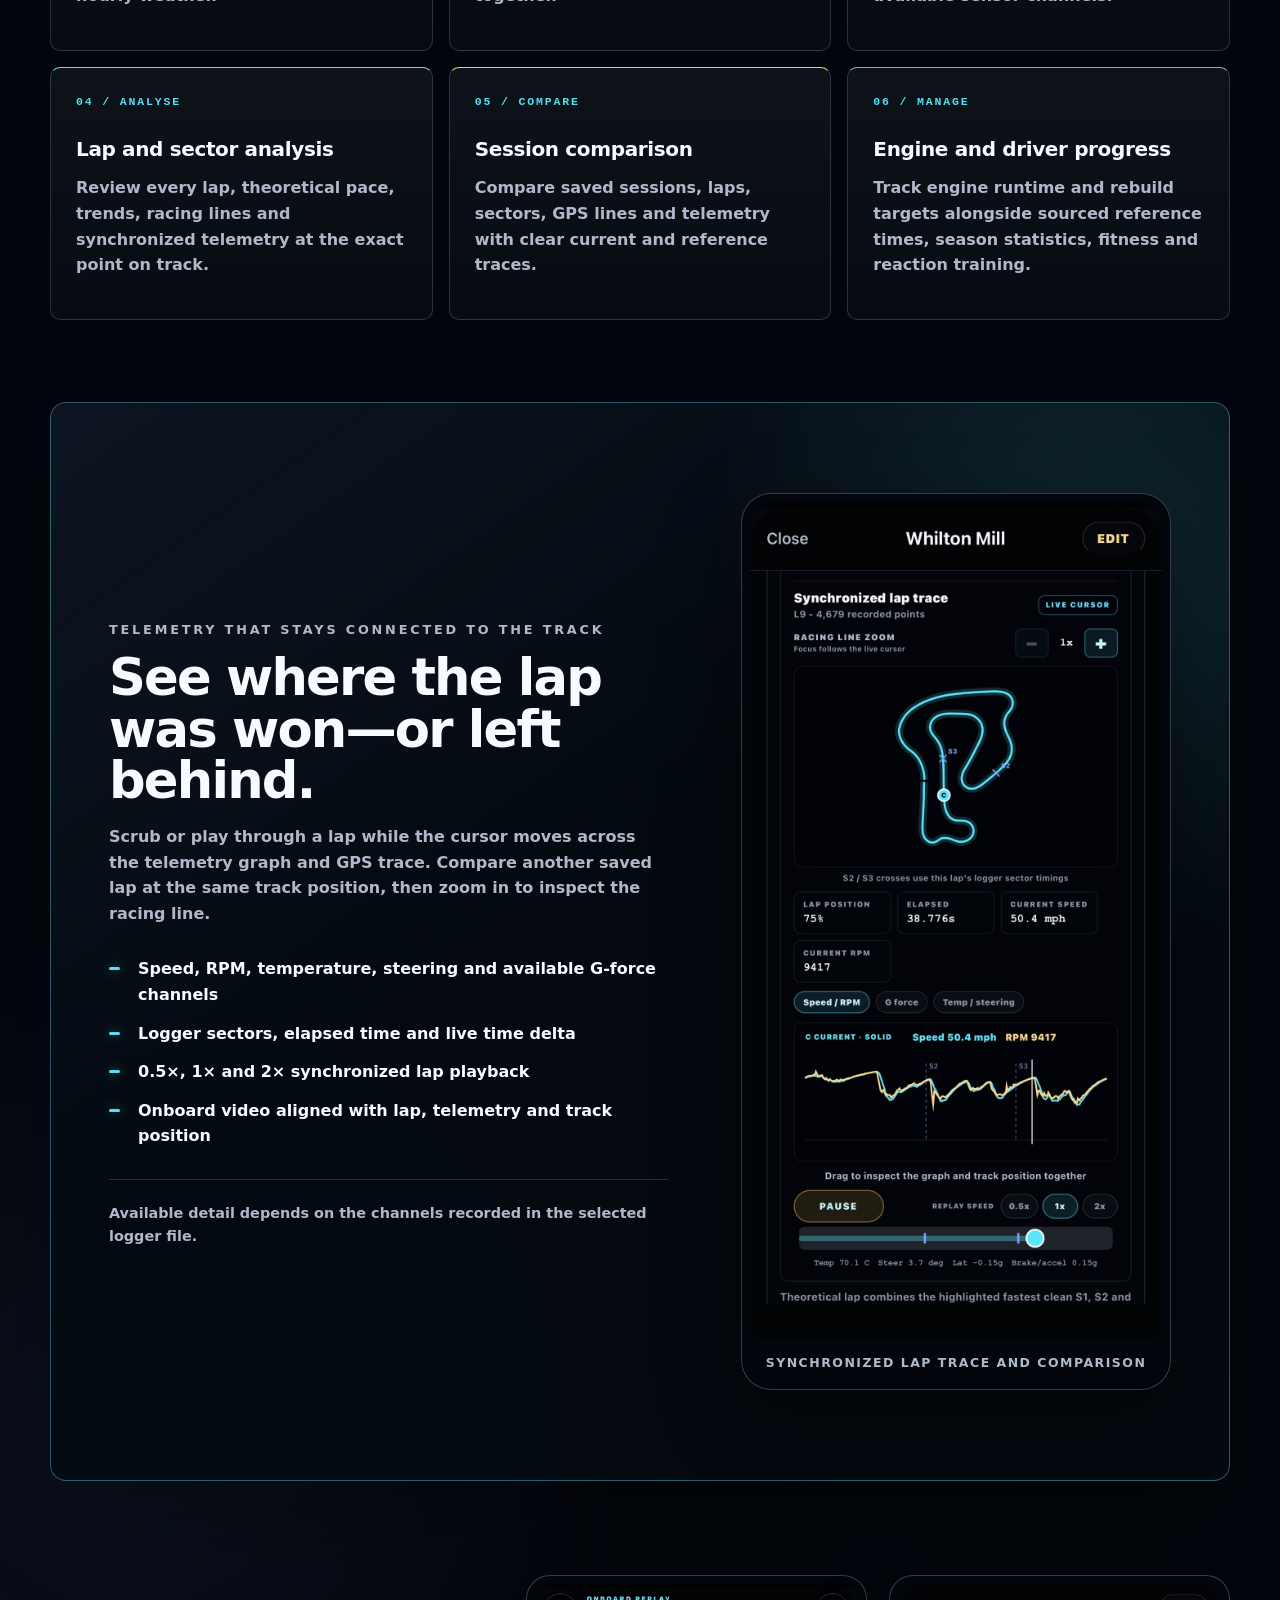
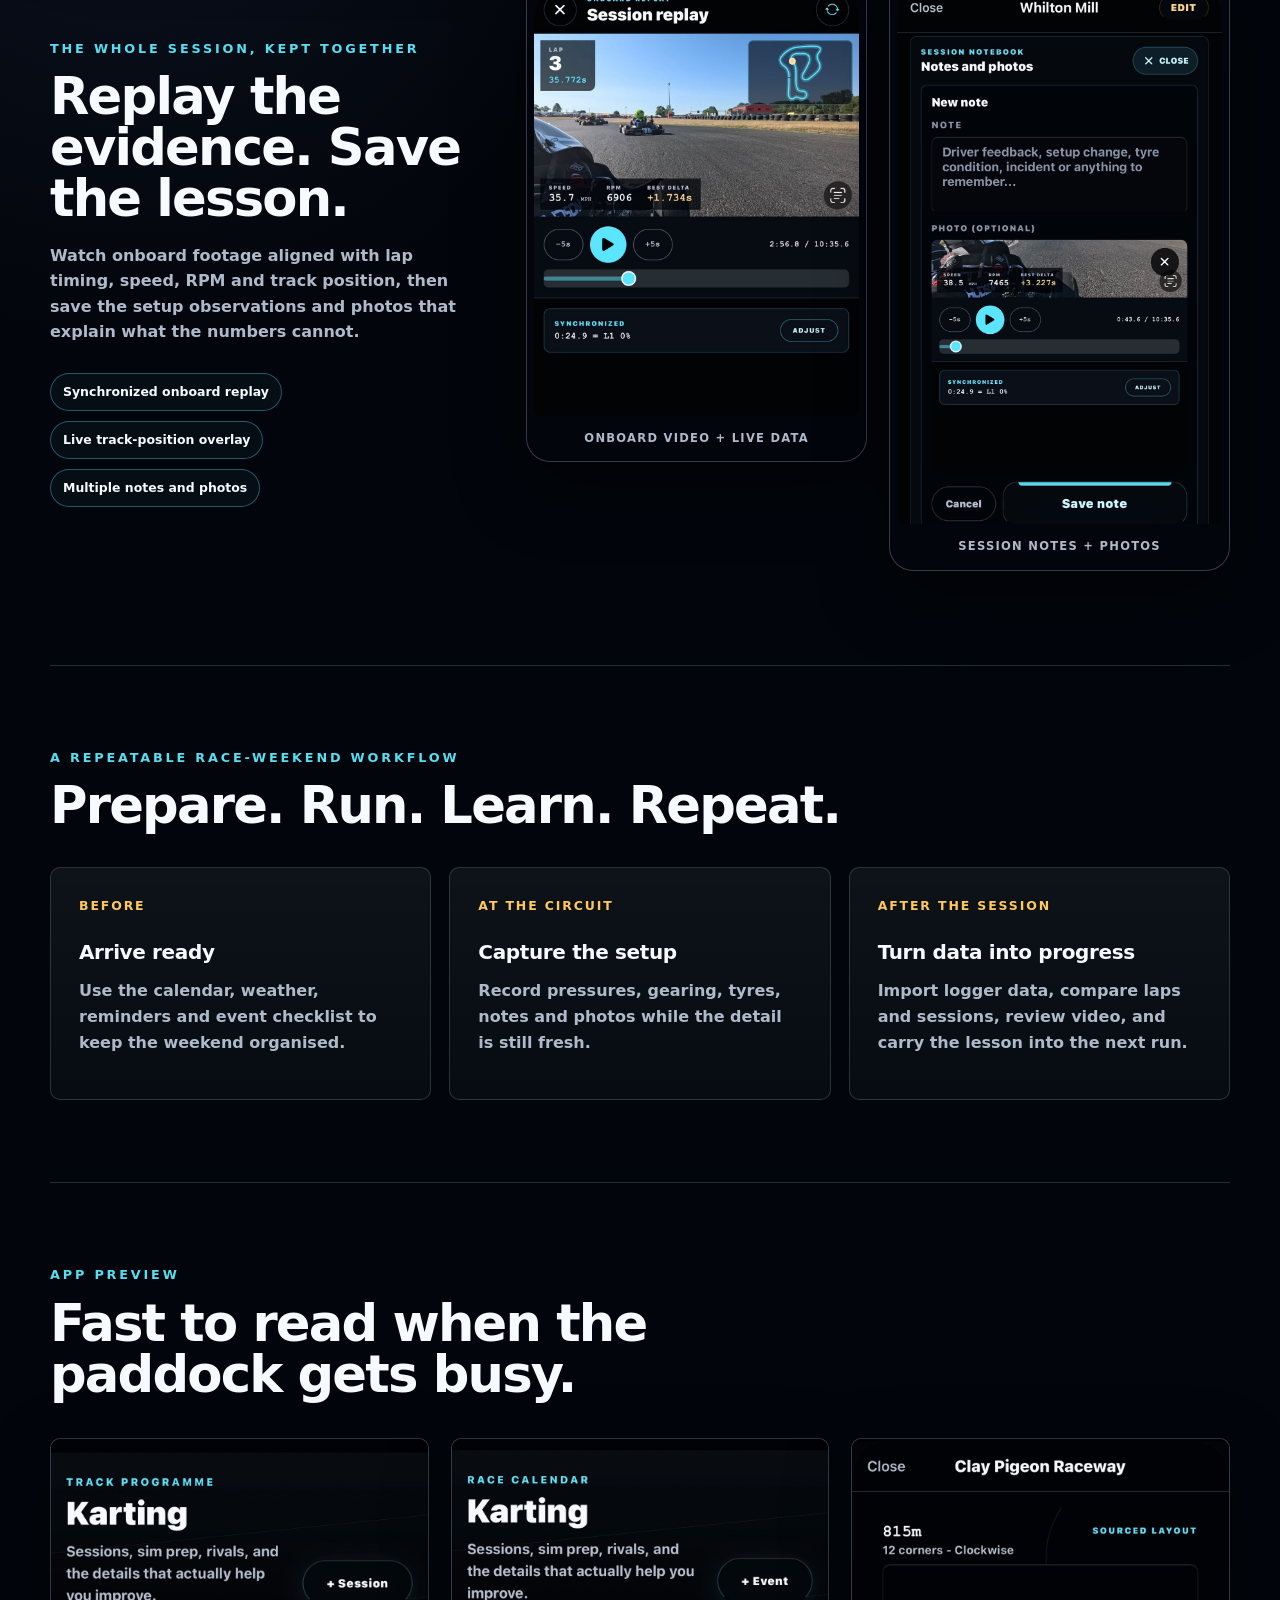
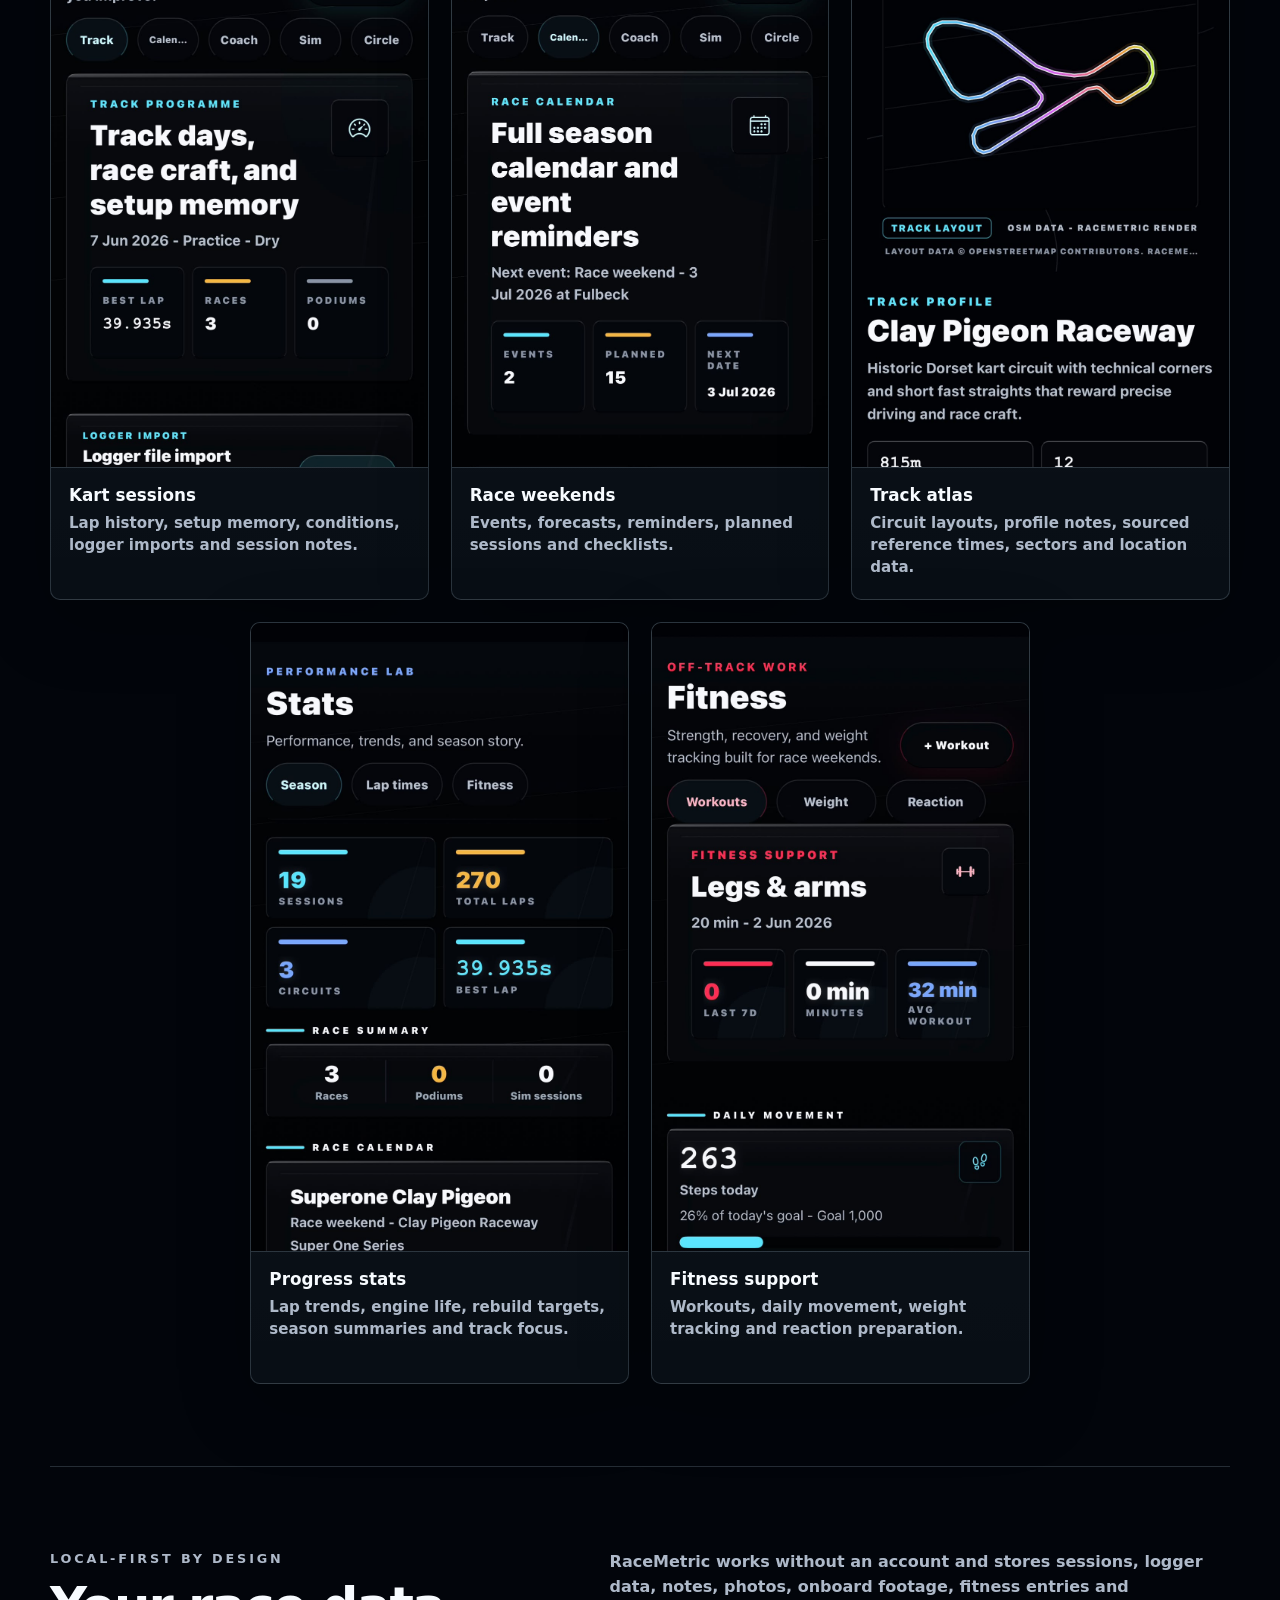
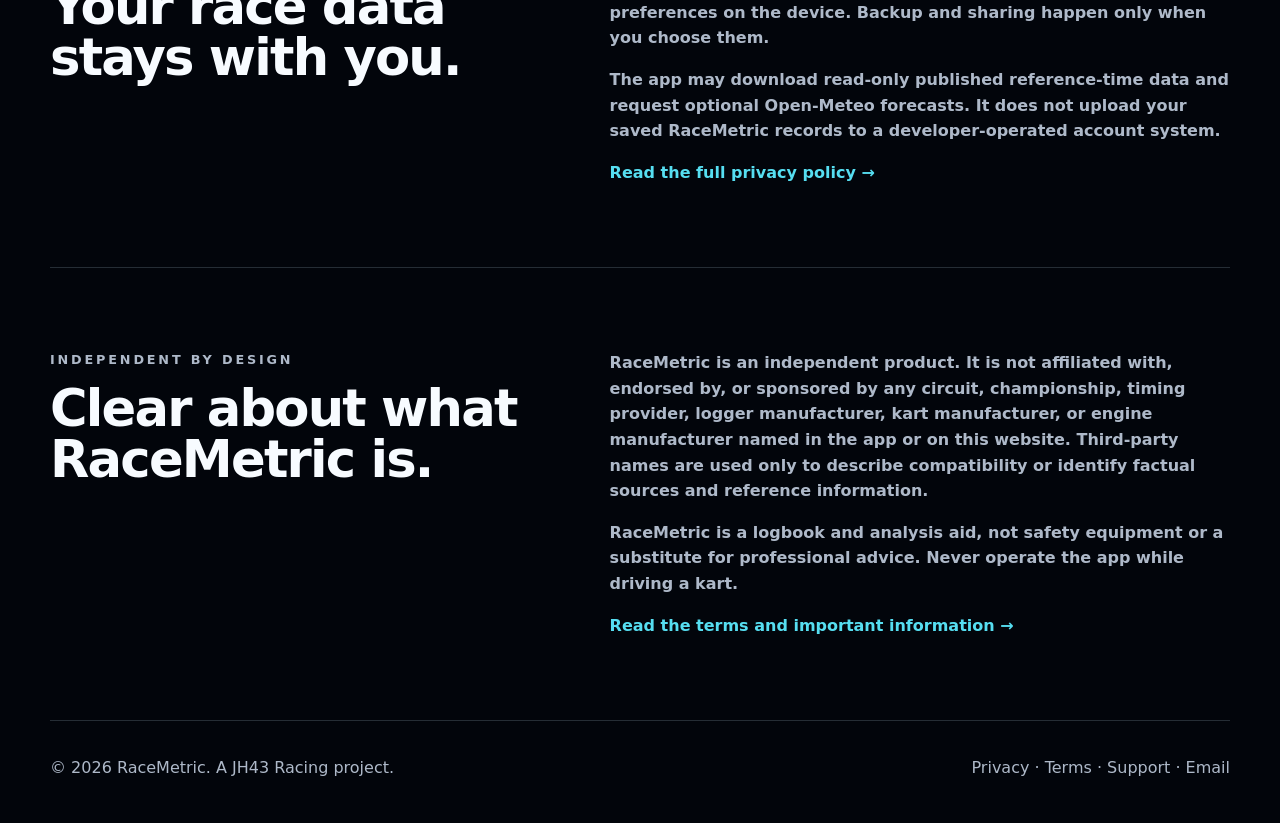
==== commit baba24d9: "Remove Tester Hub links while replacing ChatGPT-only sign-in" ====
--- a/index.html
+++ b/index.html
@@ -35,7 +35,6 @@
         <a href="#app-preview">Preview</a>
         <a href="privacy.html">Privacy</a>
         <a href="support.html">Support</a>
-        <a href="https://racemetric-beta-hub.paulhud.chatgpt.site/" aria-label="Tester Hub — invited beta testers">Tester Hub</a>
       </nav>
     </header>
 
@@ -53,7 +52,6 @@
           <div class="actions">
             <a class="button primary" href="#features">Explore RaceMetric</a>
             <a class="button secondary" href="support.html">Get support</a>
-            <a class="button secondary" href="https://racemetric-beta-hub.paulhud.chatgpt.site/" aria-label="Open the private RaceMetric Tester Hub">Tester Hub</a>
           </div>
           <div class="hero-proof" aria-label="RaceMetric highlights">
             <span>Local-first</span>
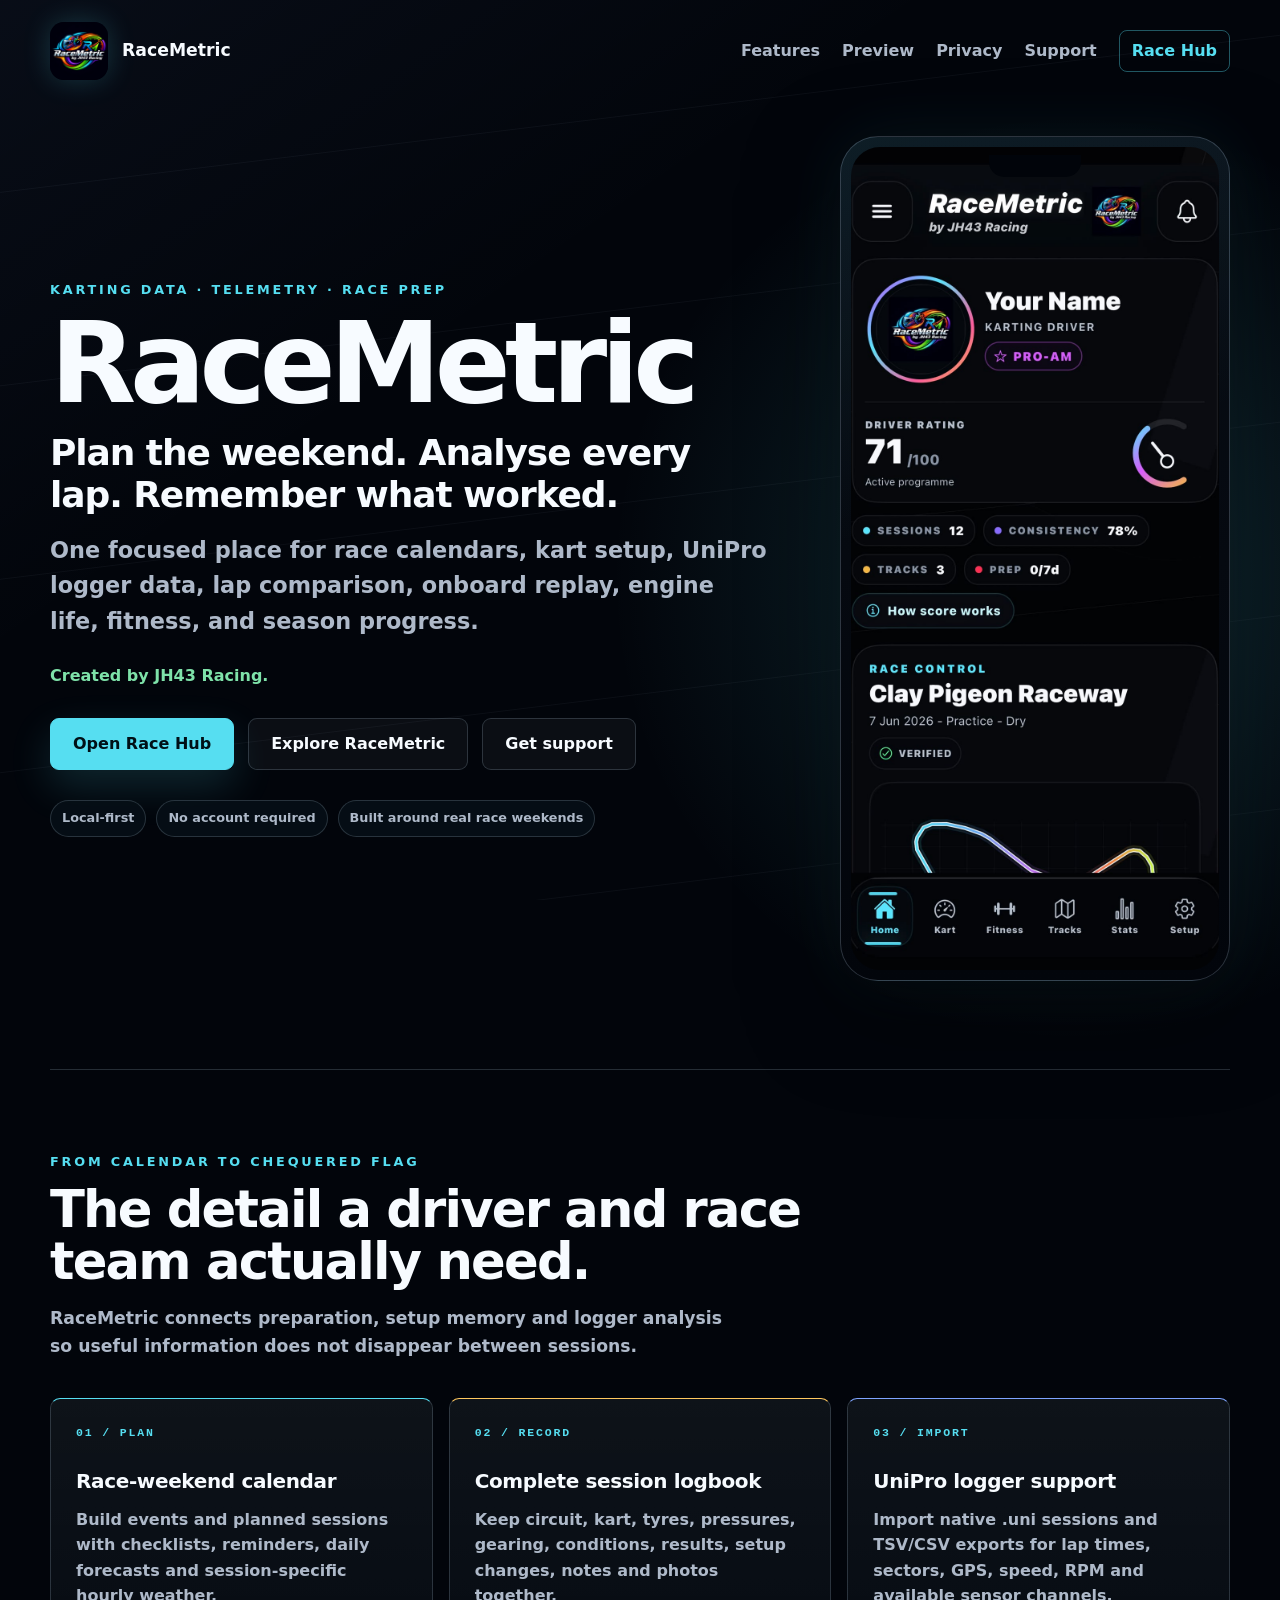
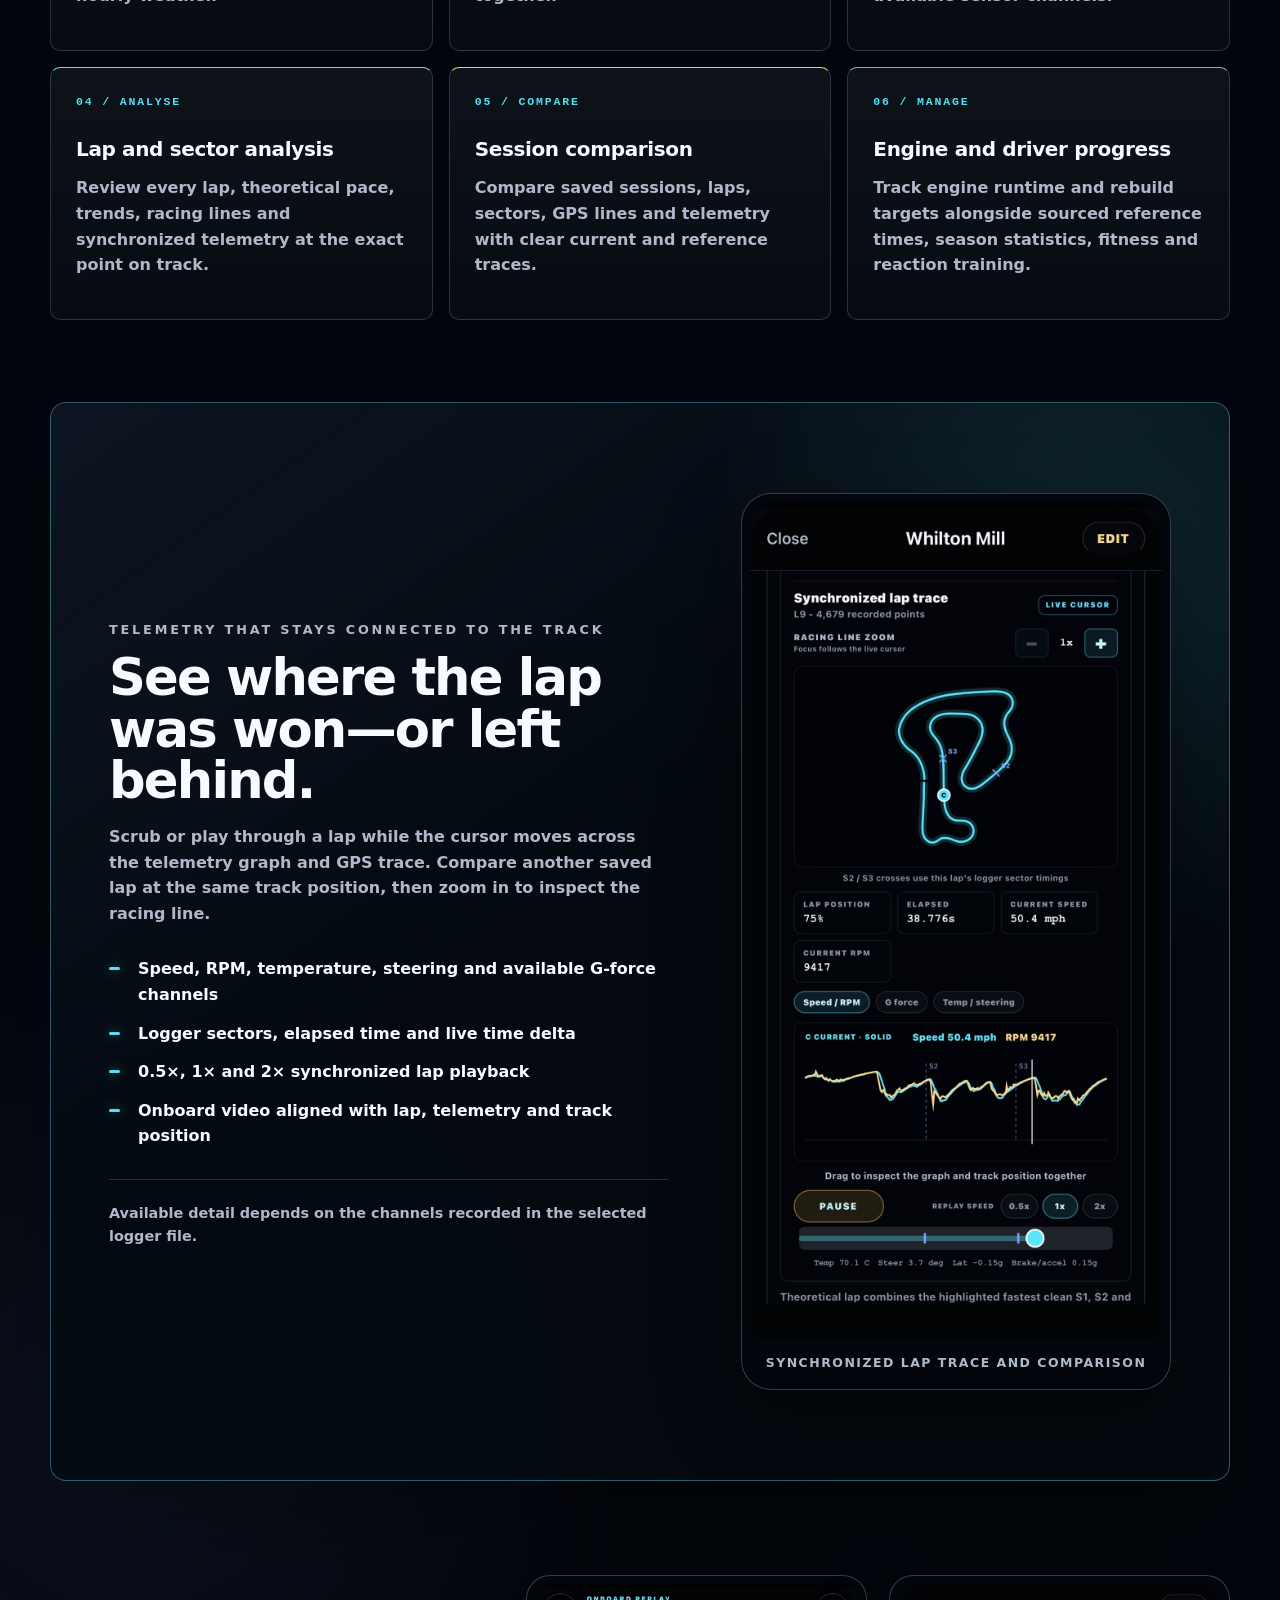
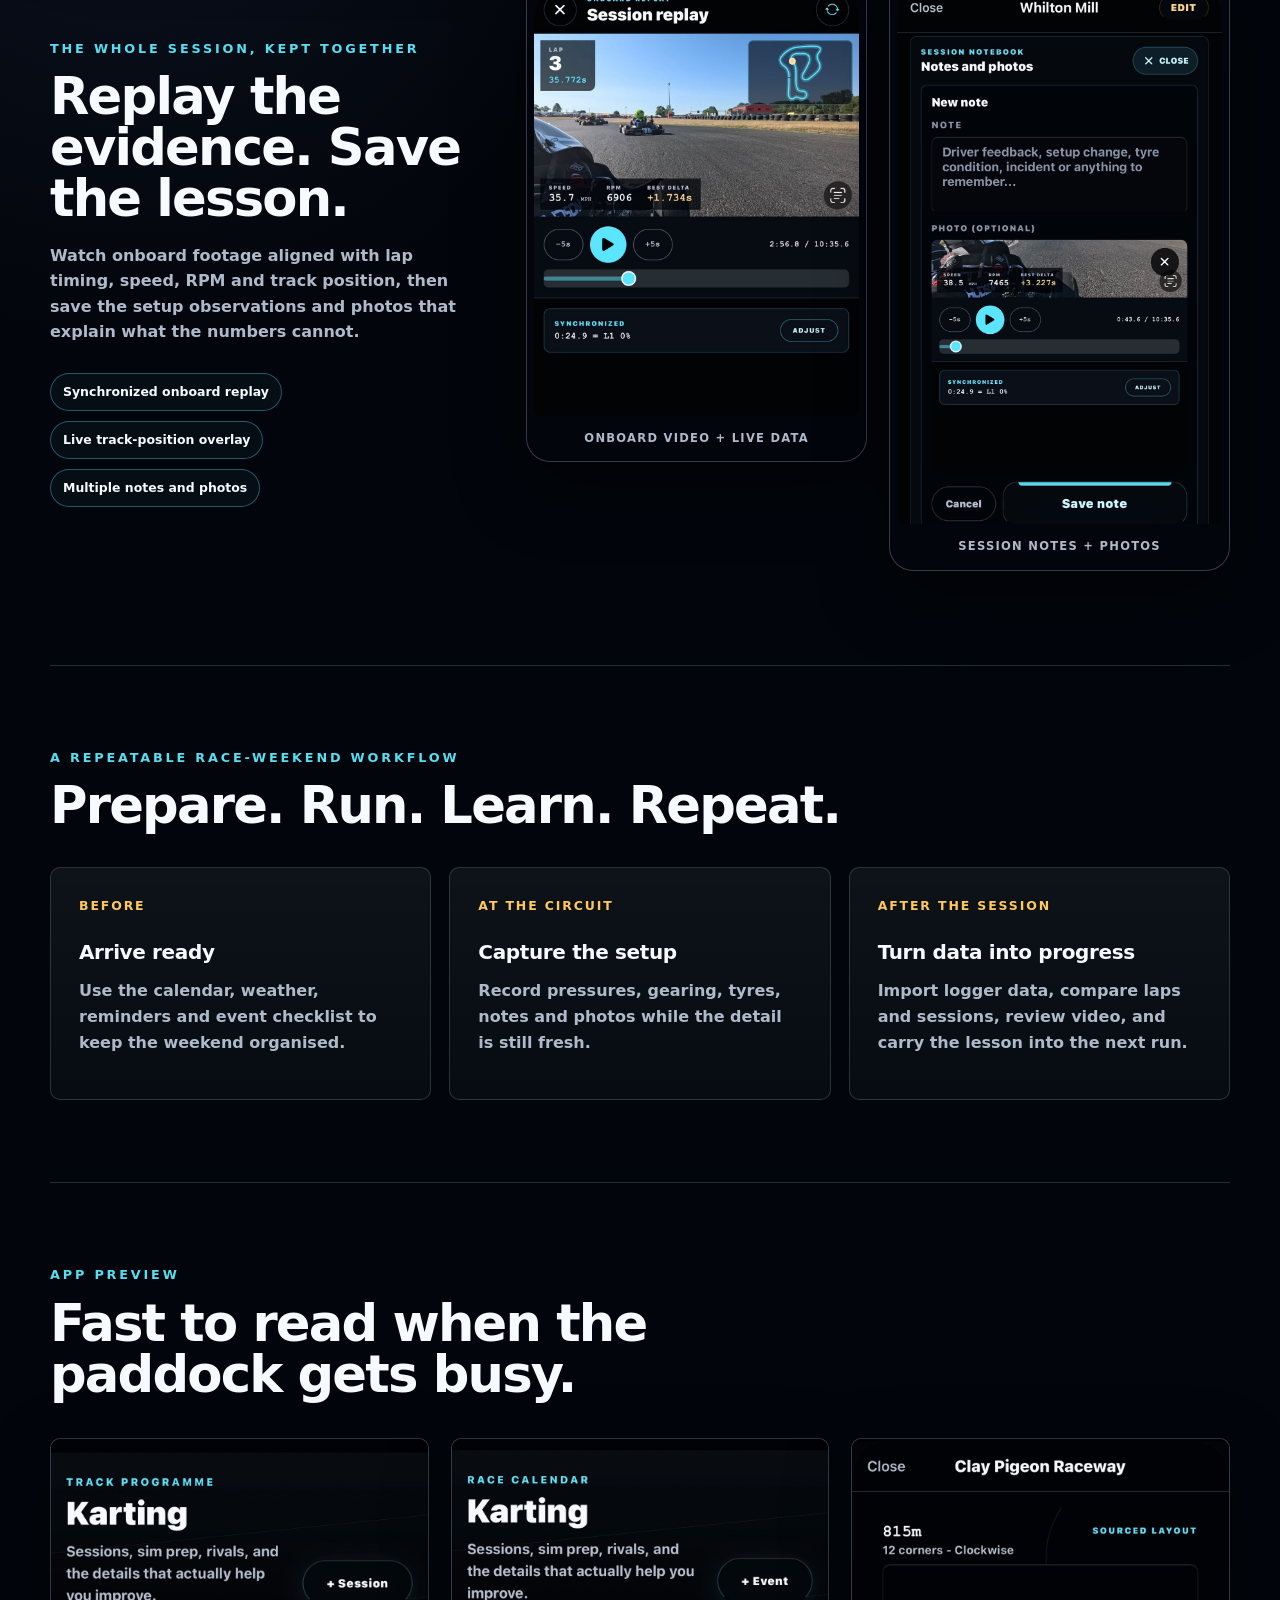
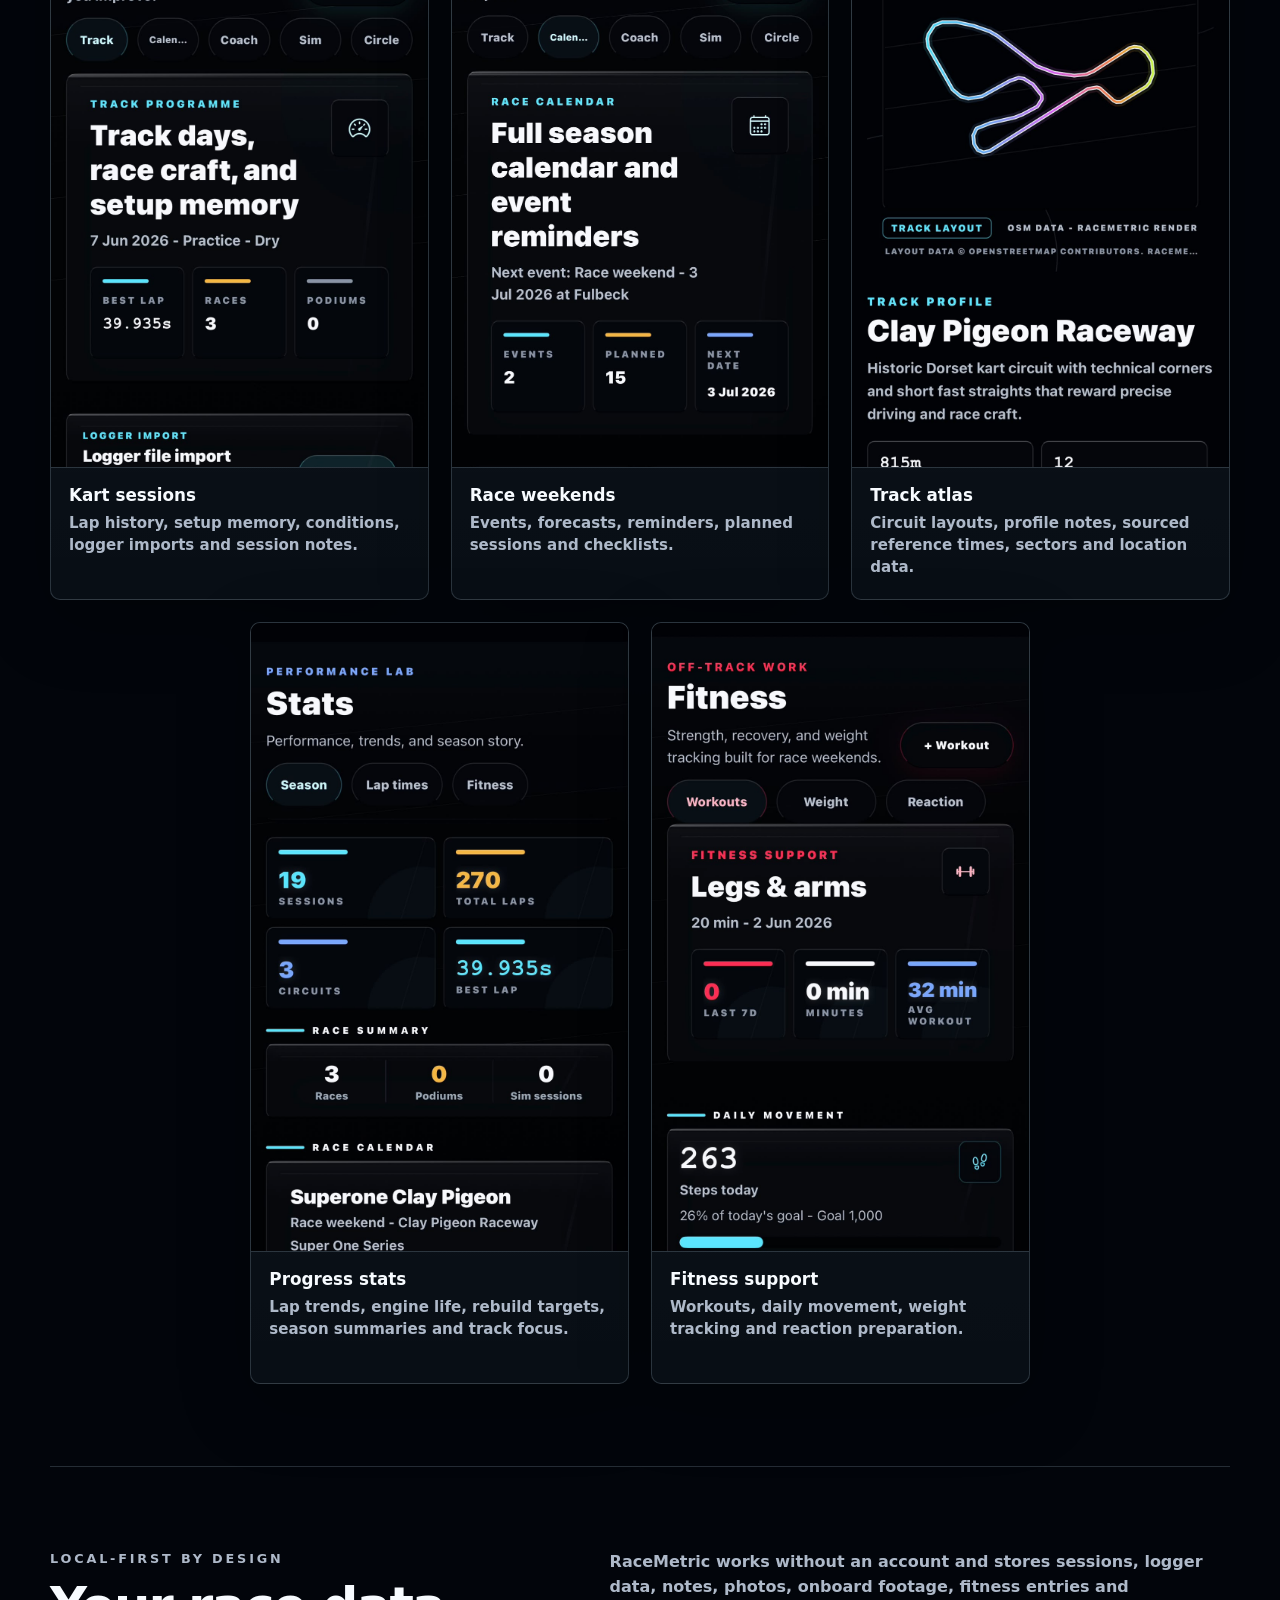
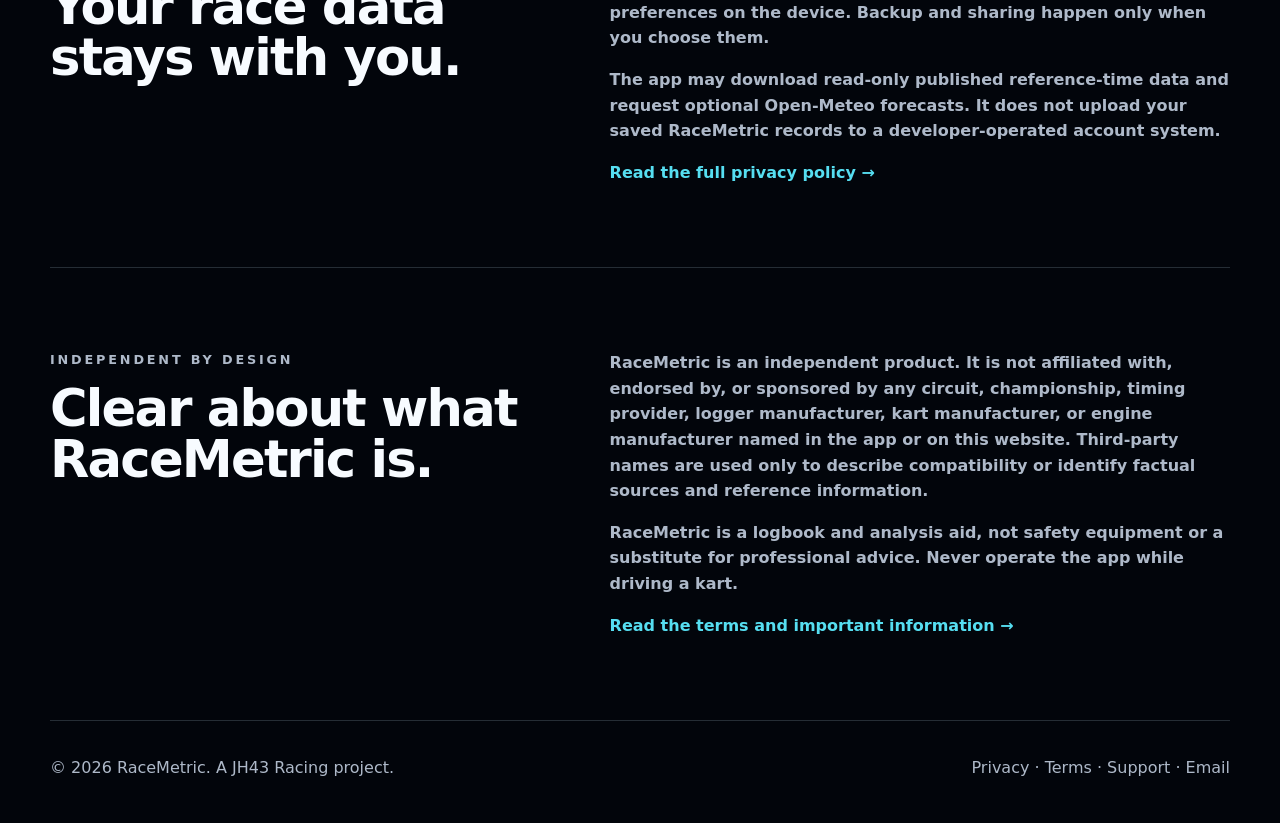
==== commit 092e35d4: "Add Race Hub entry points" ====
--- a/index.html
+++ b/index.html
@@ -19,7 +19,7 @@
     <meta property="og:url" content="https://racemetric.co.uk/" />
     <meta property="og:image" content="https://racemetric.co.uk/assets/racemetric-icon.png" />
     <title>RaceMetric | Karting data, telemetry and race prep</title>
-    <link rel="stylesheet" href="styles.css?v=20260817-2" />
+    <link rel="stylesheet" href="styles.css?v=20260914-1" />
     <link rel="icon" href="assets/racemetric-icon.png" />
   </head>
   <body>
@@ -35,6 +35,7 @@
         <a href="#app-preview">Preview</a>
         <a href="privacy.html">Privacy</a>
         <a href="support.html">Support</a>
+        <a class="nav-hub" href="https://racemetric-race-hub.racemetricapp.workers.dev/hub/">Race Hub</a>
       </nav>
     </header>
 
@@ -50,7 +51,8 @@
           </p>
           <p class="maker">Created by JH43 Racing.</p>
           <div class="actions">
-            <a class="button primary" href="#features">Explore RaceMetric</a>
+            <a class="button primary" href="https://racemetric-race-hub.racemetricapp.workers.dev/hub/">Open Race Hub</a>
+            <a class="button secondary" href="#features">Explore RaceMetric</a>
             <a class="button secondary" href="support.html">Get support</a>
           </div>
           <div class="hero-proof" aria-label="RaceMetric highlights">
--- a/styles.css
+++ b/styles.css
@@ -131,6 +131,17 @@
   color: var(--cyan);
 }
 
+nav .nav-hub {
+  padding: 7px 12px;
+  border: 1px solid var(--line-strong);
+  border-radius: 8px;
+  color: var(--cyan);
+}
+
+nav .nav-hub:hover {
+  background: rgba(86, 222, 241, 0.1);
+}
+
 a:focus-visible,
 button:focus-visible {
   outline: 3px solid var(--amber);
